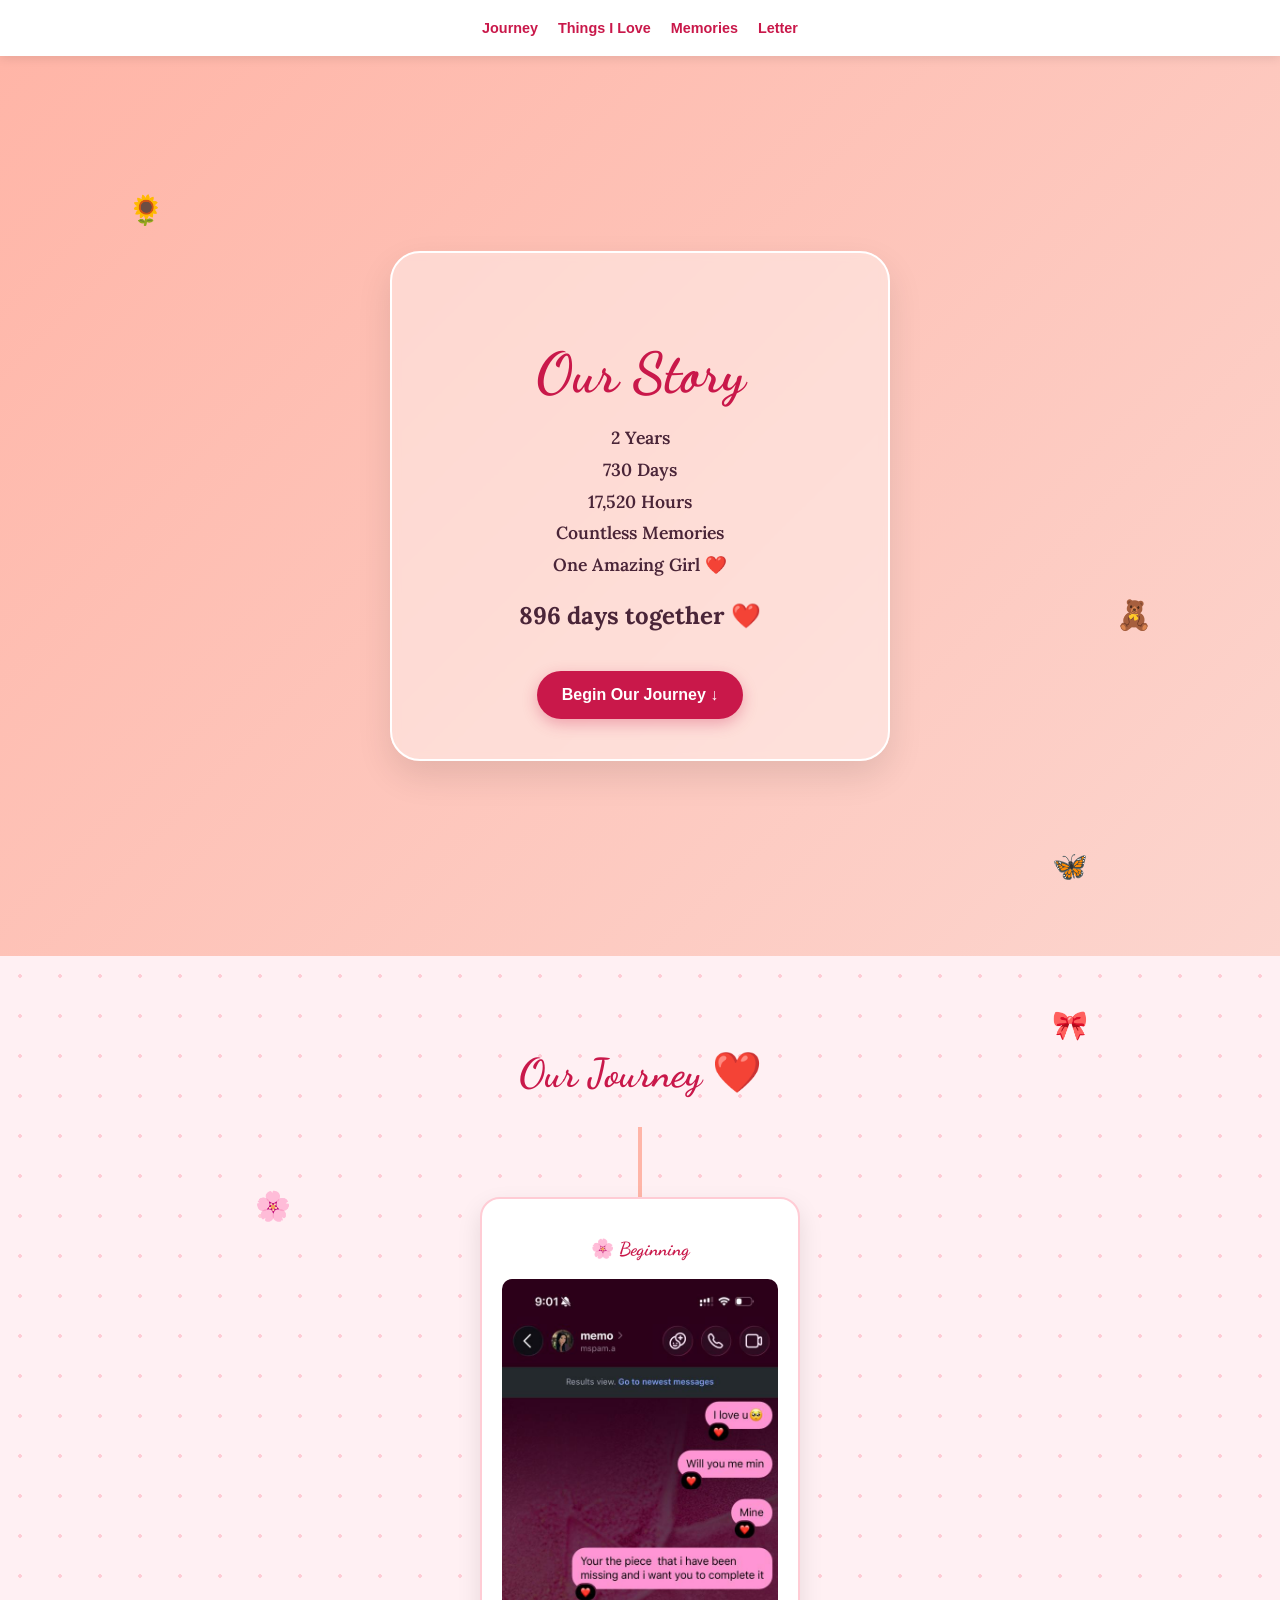
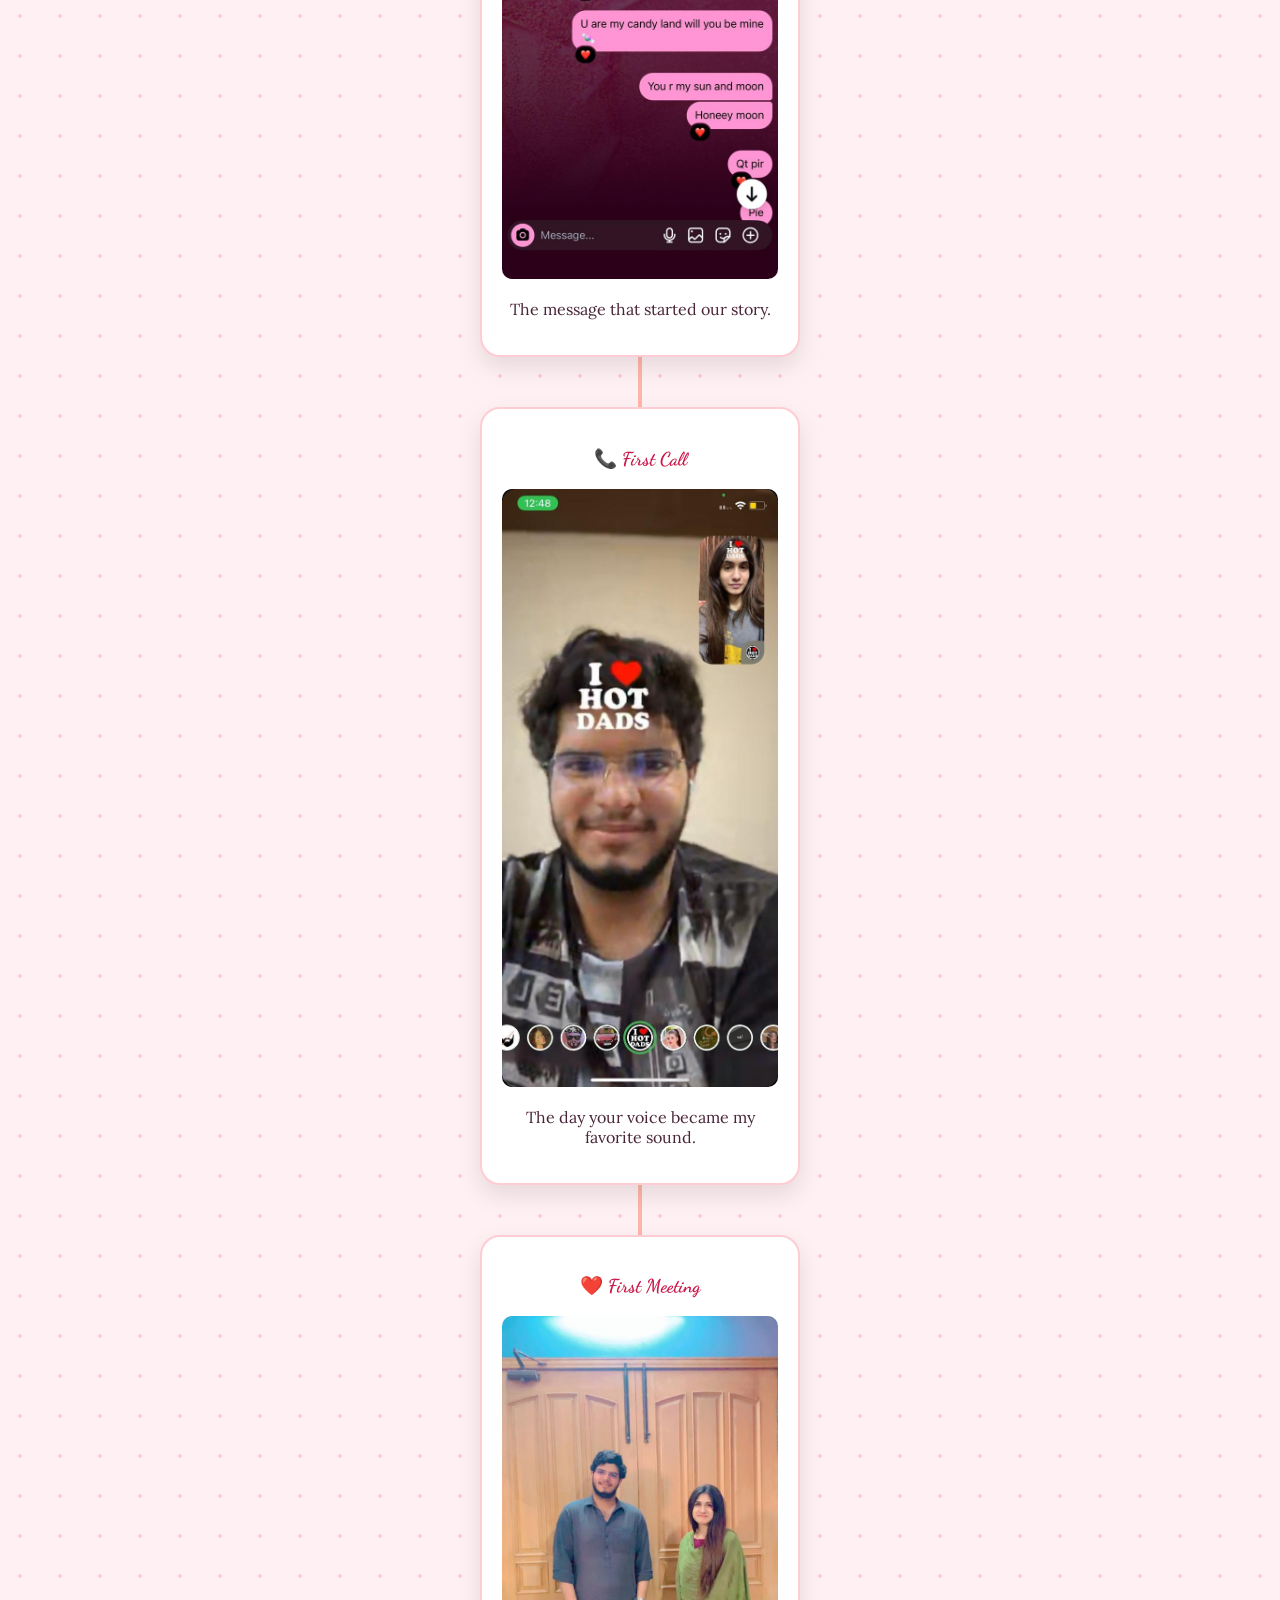
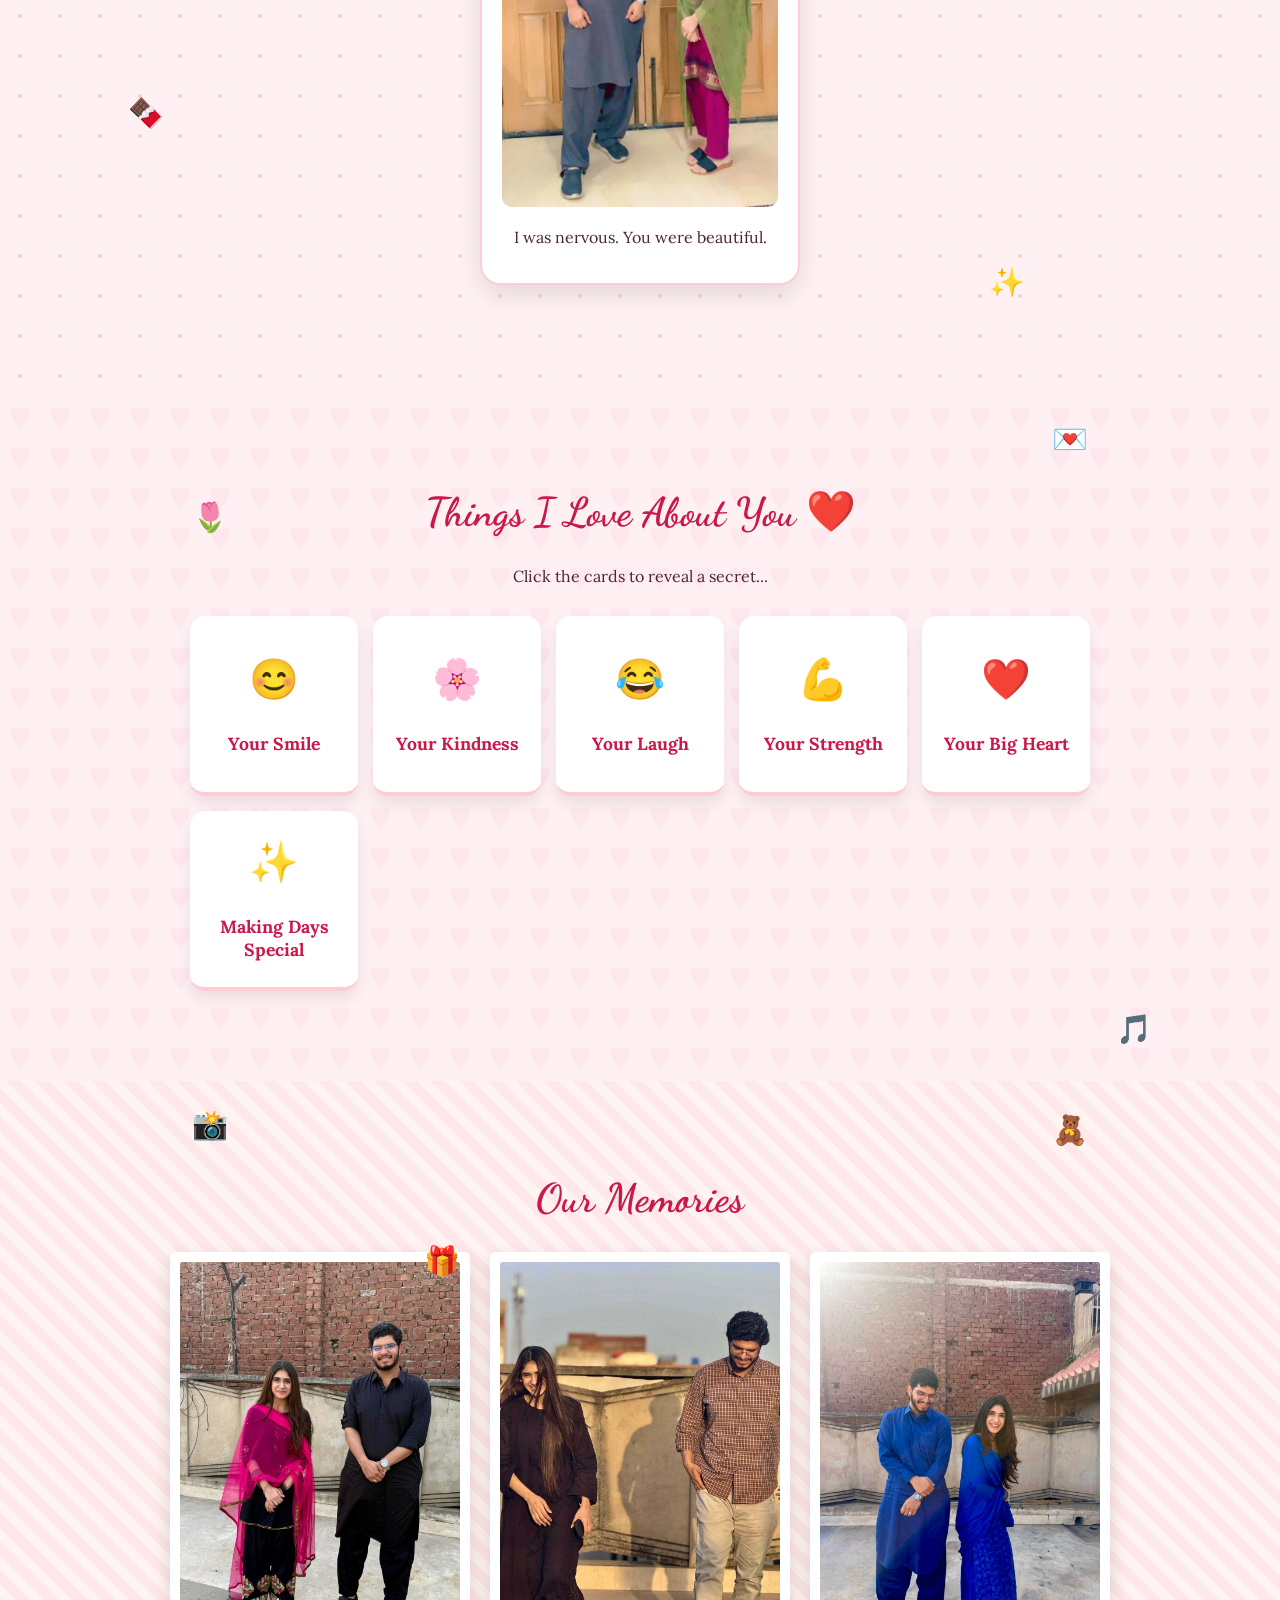
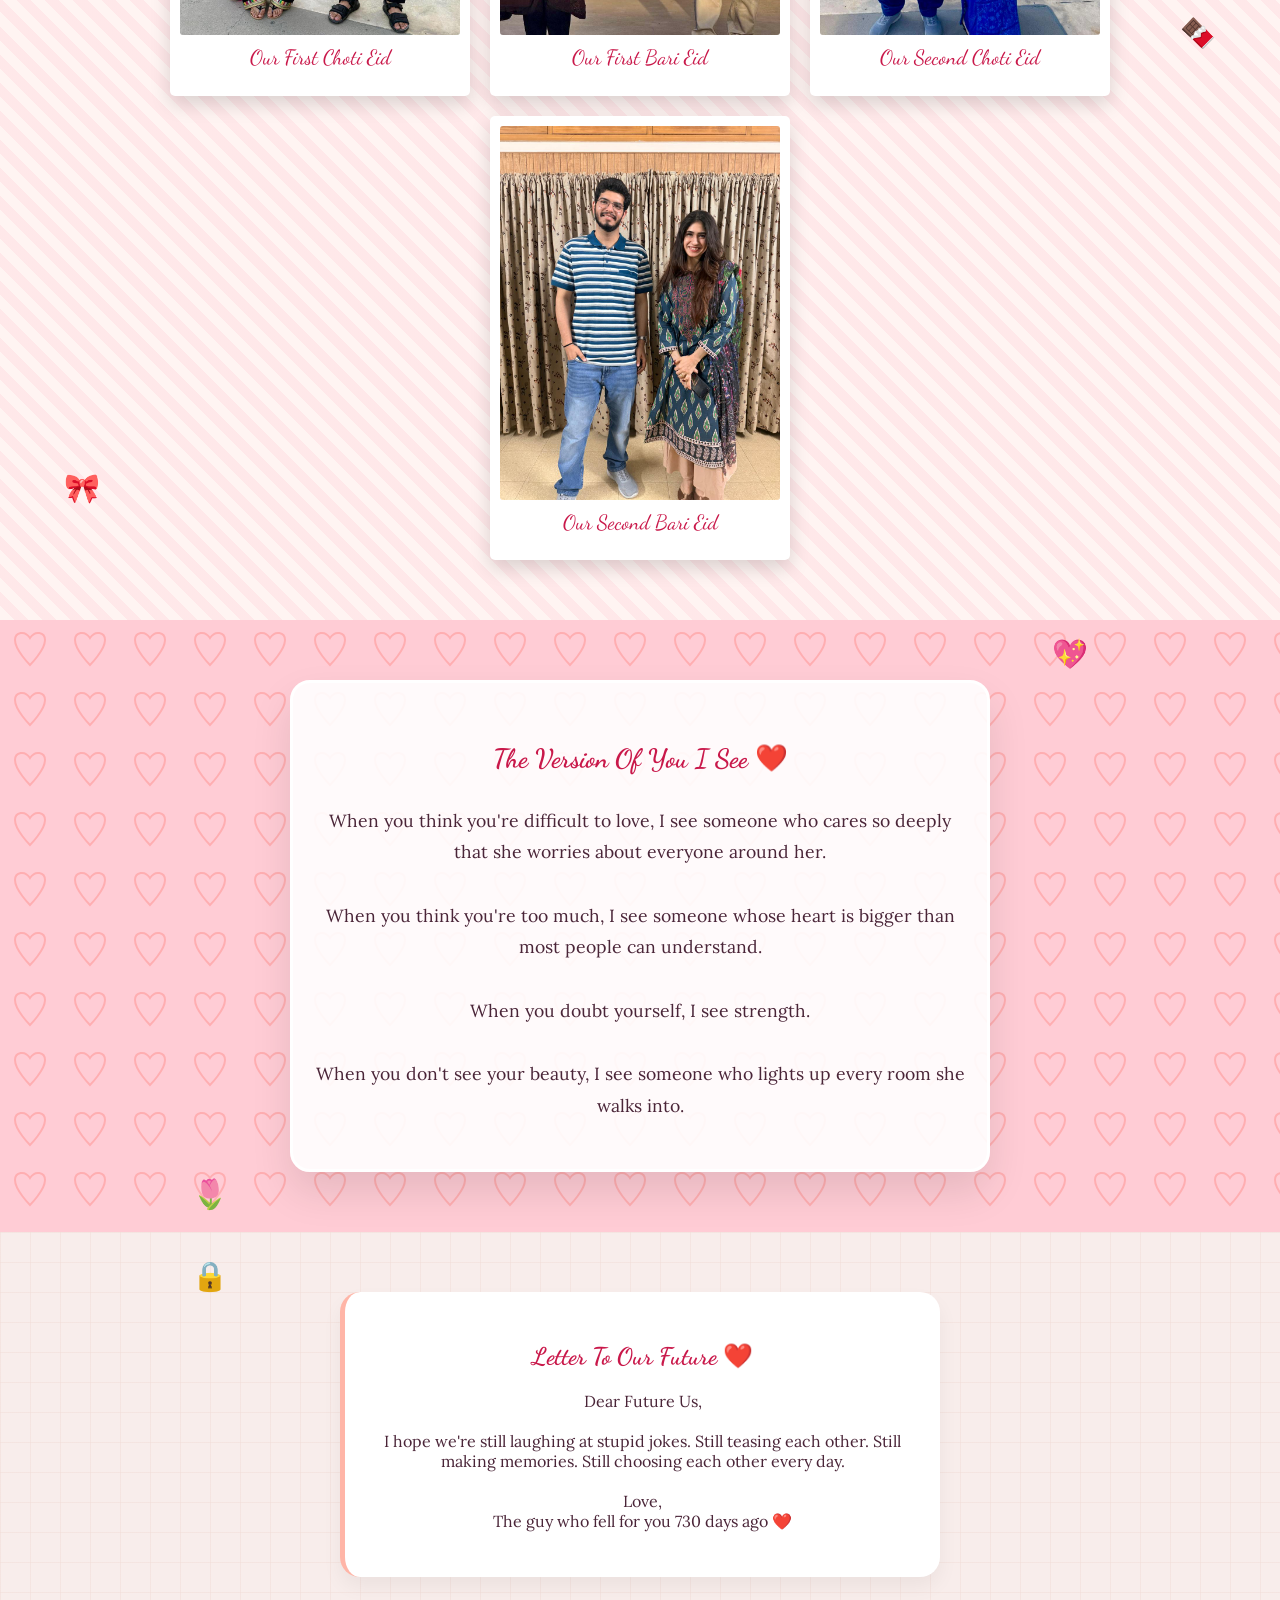
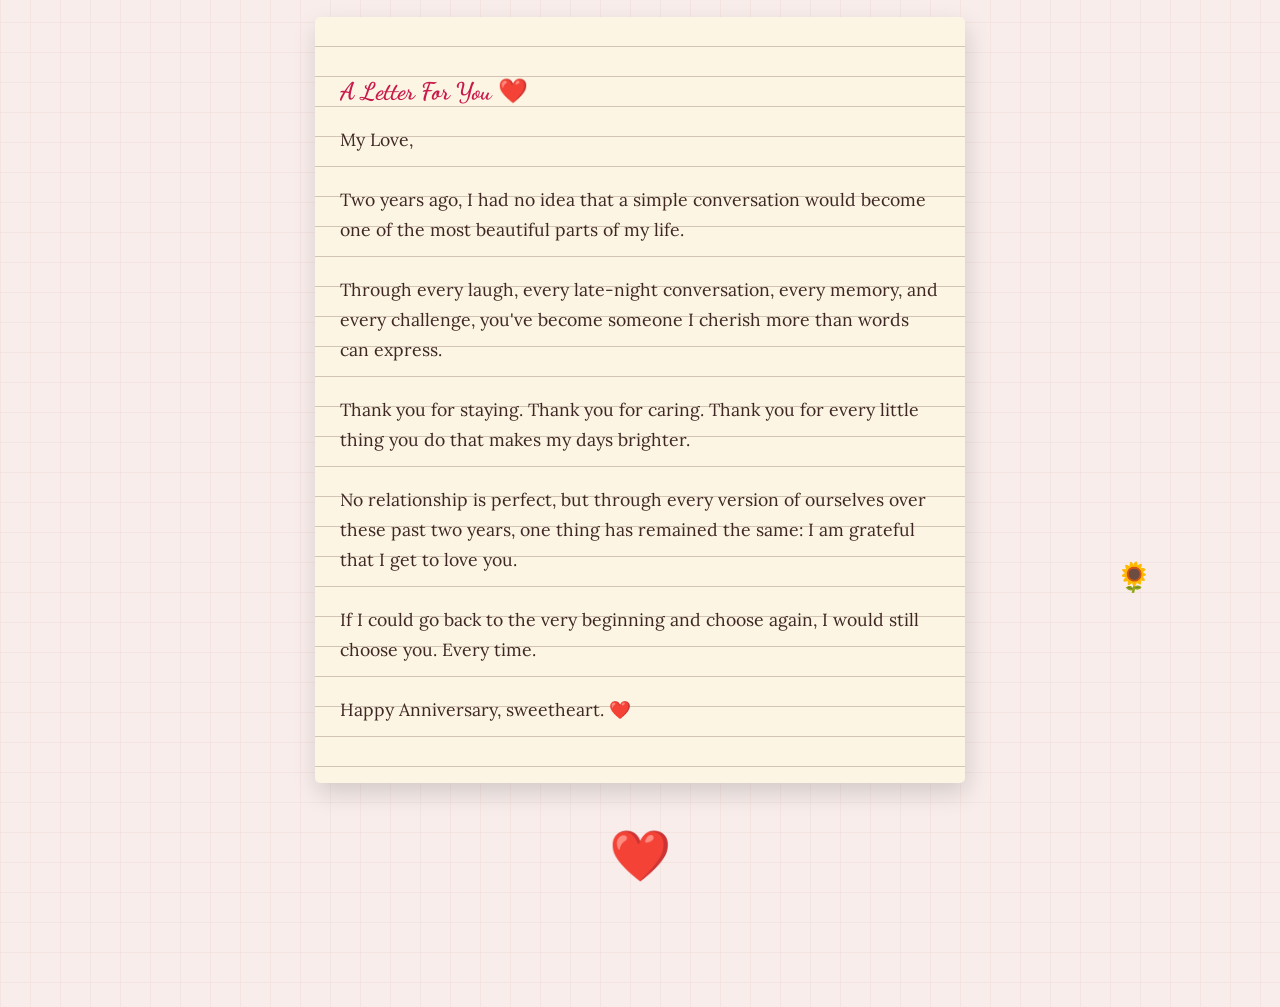
==== index.html @ 5b2b4689 "Add files via upload" ====
<!doctype html>
<html lang="en">
<head>
    <meta charset="UTF-8" />
    <meta name="viewport" content="width=device-width, initial-scale=1.0" />
    <title>Happy Anniversary ❤️</title>
    <!-- Romantic Fonts -->
    <link href="https://fonts.googleapis.com/css2?family=Dancing+Script:wght@600;700&family=Lora:ital,wght@0,400;0,600;1,400&display=swap" rel="stylesheet">
    <link rel="stylesheet" href="./style.css" />
</head>
<body>
    <!-- music -->
    <audio id="bg-music" loop>
        <source src="./images/music.mp3" type="audio/mp3" />
    </audio>

    <!-- LOADING SCREEN -->
    <div id="loading-screen" class="theme-loading">
        <div class="heart-pulse-container">
            <img src="./images/photo0.jpeg" class="loading-photo" alt="Loading Photo">
        </div>
        <h1 class="romantic-text pulse-text">Loading my love for you... ❤️</h1>
        <p>Compiling 730 days of memories...</p>
    </div>

    <!-- NAVIGATION -->
    <header>
        <nav>
            <a href="#timeline">Journey</a>
            <a href="#love">Things I Love</a>
            <a href="#gallery">Memories</a>
            <a href="#letter">Letter</a>
        </nav>
    </header>

    <!-- HERO SECTION -->
    <section class="hero theme-hero">
        <!-- Decoys -->
        <div class="secret-item decoy" style="top: 15%; left: 10%;" onclick="pokeDecoy(this)">🌻</div>
        <div class="secret-item decoy" style="top: 60%; right: 10%;" onclick="pokeDecoy(this)">🧸</div>

        <div class="hero-content fade-in">
            <h1 class="romantic-text huge-text">Our Story</h1>
            <p class="subtitle">
                2 Years <br>
                730 Days <br>
                17,520 Hours <br>
                Countless Memories <br>
                One Amazing Girl ❤️
            </p>
            <h2 id="counter"></h2>
            <button onclick="scrollToTimeline()">Begin Our Journey ↓</button>
        </div>
        
        <!-- Real Secret -->
        <div class="secret-item" style="bottom: 8%; right: 15%;" onclick="showSecret(this, 'I still remember the butterflies I felt on day one 🦋')">🦋</div>
    </section>

    <!-- TIMELINE SECTION (Floral Theme) -->
    <section class="timeline theme-timeline" id="timeline">
        <h2 class="romantic-text section-title fade-in">Our Journey ❤️</h2>
        
        <!-- Decoys -->
        <div class="secret-item decoy" style="top: 50px; right: 15%;" onclick="pokeDecoy(this)">🎀</div>
        <div class="secret-item decoy" style="bottom: 10%; left: 10%;" onclick="pokeDecoy(this)">🍫</div>

        <div class="timeline-container">
            <div class="line"></div>

            <div class="timeline-item slide-in-left">
                <!-- Real Secret -->
                <div class="secret-item" style="top: -10px; left: 15px;" onclick="showSecret(this, 'You smell better than any flower in the world 🌸')">🌸</div>
                <div class="bubble">
                    <h3 class="romantic-text">🌸 Beginning</h3>
                    <img src="./images/photo1.jpeg" alt="First message" />
                    <p>The message that started our story.</p>
                </div>
            </div>

            <div class="timeline-item slide-in-right">
                <div class="bubble">
                    <h3 class="romantic-text">📞 First Call</h3>
                    <img src="./images/photo2.jpeg" alt="First call" />
                    <p>The day your voice became my favorite sound.</p>
                </div>
            </div>

            <div class="timeline-item slide-in-left">
                <!-- Real Secret -->
                <div class="secret-item" style="bottom: -15px; right: 15px;" onclick="showSecret(this, 'Every step of this journey has been magic ✨')">✨</div>
                <div class="bubble">
                    <h3 class="romantic-text">❤️ First Meeting</h3>
                    <img src="./images/photo3.jpeg" alt="First meeting" />
                    <p>I was nervous. You were beautiful.</p>
                </div>
            </div>
        </div>
    </section>

    <!-- THINGS I LOVE ABOUT YOU (Heart Pattern Theme) -->
    <section class="love-section theme-love" id="love">
        <h2 class="romantic-text section-title fade-in">Things I Love About You ❤️</h2>
        <p class="fade-in">Click the cards to reveal a secret...</p>
        
        <!-- Decoys -->
        <div class="secret-item decoy" style="top: 15%; left: 15%;" onclick="pokeDecoy(this)">🌷</div>
        <div class="secret-item decoy" style="bottom: 5%; right: 10%;" onclick="pokeDecoy(this)">🎵</div>

        <!-- Real Secret -->
        <div class="secret-item" style="top: 25px; right: 15%;" onclick="showSecret(this, 'I could write a million cards and still not list everything I love about you 💌')">💌</div>

        <div class="cards">
            <div class="flip-card pop-in" onclick="this.classList.toggle('flipped')">
                <div class="flip-card-inner">
                    <div class="flip-card-front"><span class="emoji">😊</span><br>Your Smile</div>
                    <div class="flip-card-back">It instantly brightens my worst days and makes everything okay.</div>
                </div>
            </div>
            <div class="flip-card pop-in" onclick="this.classList.toggle('flipped')">
                <div class="flip-card-inner">
                    <div class="flip-card-front"><span class="emoji">🌸</span><br>Your Kindness</div>
                    <div class="flip-card-back">The way you care about others makes me so incredibly proud to be yours.</div>
                </div>
            </div>
            <div class="flip-card pop-in" onclick="this.classList.toggle('flipped')">
                <div class="flip-card-inner">
                    <div class="flip-card-front"><span class="emoji">😂</span><br>Your Laugh</div>
                    <div class="flip-card-back">My absolute favorite sound in the whole universe. I love making you laugh.</div>
                </div>
            </div>
            <div class="flip-card pop-in" onclick="this.classList.toggle('flipped')">
                <div class="flip-card-inner">
                    <div class="flip-card-front"><span class="emoji">💪</span><br>Your Strength</div>
                    <div class="flip-card-back">Even when things are hard and you're overwhelmed, you never give up.</div>
                </div>
            </div>
            <div class="flip-card pop-in" onclick="this.classList.toggle('flipped')">
                <div class="flip-card-inner">
                    <div class="flip-card-front"><span class="emoji">❤️</span><br>Your Big Heart</div>
                    <div class="flip-card-back">Your heart is so pure. I'm the luckiest guy alive to have a place in it.</div>
                </div>
            </div>
            <div class="flip-card pop-in" onclick="this.classList.toggle('flipped')">
                <div class="flip-card-inner">
                    <div class="flip-card-front"><span class="emoji">✨</span><br>Making Days Special</div>
                    <div class="flip-card-back">Just a simple text from you turns a boring day into a perfect one.</div>
                </div>
            </div>
        </div>
    </section>

    <!-- MEMORY GALLERY (Polka Dot Theme) -->
    <section class="gallery theme-gallery" id="gallery">
        <h2 class="romantic-text section-title fade-in">Our Memories</h2>
        
        <!-- Decoys -->
        <div class="secret-item decoy" style="top: 30px; right: 15%;" onclick="pokeDecoy(this)">🧸</div>
        <div class="secret-item decoy" style="bottom: 10%; left: 5%;" onclick="pokeDecoy(this)">🎀</div>
        <div class="secret-item decoy" style="bottom: 50%; right: 5%;" onclick="pokeDecoy(this)">🍫</div>
        
        <!-- Real Secrets -->
        <div class="secret-item" style="top: 25px; left: 15%;" onclick="showSecret(this, 'Every picture of you is my favorite picture 📸')">📸</div>

        <div class="gallery-grid">
            <div class="memory-card pop-in">
                <!-- Real Secret -->
                <div class="secret-item" style="top: -10px; right: 10px;" onclick="showSecret(this, 'I want to make a thousand more memories just like this 🎁')">🎁</div>
                <div class="img-wrapper"><img src="./images/photo5.jpeg" alt="Memory"></div>
                <p class="romantic-text">Our First Choti Eid</p>
            </div>
            
            <div class="memory-card pop-in">
                <div class="img-wrapper"><img src="./images/photo6.jpeg" alt="Memory"></div>
                <p class="romantic-text">Our First Bari Eid</p>
            </div>

            <div class="memory-card pop-in">
                <div class="img-wrapper"><img src="./images/photo7.jpeg" alt="Memory"></div>
                <p class="romantic-text">Our Second Choti Eid</p>
            </div>

            <div class="memory-card pop-in">
                <div class="img-wrapper"><img src="./images/photo8.jpeg" alt="Memory"></div>
                <p class="romantic-text">Our Second Bari Eid</p>
            </div>
        </div>
    </section>

    <!-- THE VERSION OF YOU I SEE (Hand-drawn Hearts Theme) -->
    <section class="version theme-version fade-in">
        <!-- Real Secret -->
        <div class="secret-item" style="top: 15px; right: 15%;" onclick="showSecret(this, 'If you could see yourself through my eyes, you would never doubt yourself again 💖')">💖</div>
        <!-- Decoy -->
        <div class="secret-item decoy" style="bottom: 20px; left: 15%;" onclick="pokeDecoy(this)">🌷</div>

        <div class="glass-box">
            <h2 class="romantic-text">The Version Of You I See ❤️</h2>
            <p>
                When you think you're difficult to love, I see someone who cares so deeply that she worries about everyone around her.<br><br>
                When you think you're too much, I see someone whose heart is bigger than most people can understand.<br><br>
                When you doubt yourself, I see strength.<br><br>
                When you don't see your beauty, I see someone who lights up every room she walks into.
            </p>
        </div>
    </section>

    <!-- LETTERS SECTION (Vintage Aesthetic Grid Theme) -->
    <section class="letters-area theme-letters" id="letter">
        
        <!-- Real Secret -->
        <div class="secret-item" style="top: 25px; left: 15%;" onclick="showSecret(this, 'I promise to always choose you. 🔒')">🔒</div>
        <!-- Decoy -->
        <div class="secret-item decoy" style="bottom: 30%; right: 10%;" onclick="pokeDecoy(this)">🌻</div>

        <div class="future-letter fade-in">
            <h2 class="romantic-text">Letter To Our Future ❤️</h2>
            <p>
                Dear Future Us,<br><br>
                I hope we're still laughing at stupid jokes. Still teasing each other. Still making memories. Still choosing each other every day.<br><br>
                Love,<br>
                The guy who fell for you 730 days ago ❤️
            </p>
        </div>

        <div class="real-letter fade-in">
            <h2 class="romantic-text">A Letter For You ❤️</h2>
            <p class="handwriting">
                My Love,<br><br>
                Two years ago, I had no idea that a simple conversation would become one of the most beautiful parts of my life.<br><br>
                Through every laugh, every late-night conversation, every memory, and every challenge, you've become someone I cherish more than words can express.<br><br>
                Thank you for staying. Thank you for caring. Thank you for every little thing you do that makes my days brighter.<br><br>
                No relationship is perfect, but through every version of ourselves over these past two years, one thing has remained the same: I am grateful that I get to love you.<br><br>
                If I could go back to the very beginning and choose again, I would still choose you. Every time.<br><br>
                Happy Anniversary, sweetheart. ❤️
            </p>
        </div>

        <!-- HIDDEN SECRET PORTAL -->
        <a href="secret.html" class="secret-heart fade-in">❤️</a>

    </section>

    <script src="script.js"></script>
</body>
</html>
---- style.css ----
/* GLOBAL & FONTS */
html { scroll-behavior: smooth; }

body {
    margin: 0; font-family: 'Lora', serif; text-align: center;
    color: #4a2538; overflow-x: hidden; width: 100vw;
}

/* Base resets for mobile */
* { box-sizing: border-box; }

.romantic-text { font-family: 'Dancing Script', cursive; color: #c9184a; }

/* NAVIGATION */
nav {
    padding: 15px; background: rgba(255, 255, 255, 0.95); position: sticky;
    top: 0; z-index: 1000; box-shadow: 0 2px 10px rgba(0,0,0,0.1); backdrop-filter: blur(5px);
    display: flex; flex-wrap: wrap; justify-content: center;
}
nav a { text-decoration: none; color: #c9184a; font-weight: bold; margin: 5px 10px; font-family: sans-serif; transition: 0.3s; font-size: 0.9rem; }
nav a:hover { color: #ff8fa3; }

/* NEW ROMANTIC LOADING SCREEN */
.theme-loading {
    background: linear-gradient(135deg, #ffb5a7 0%, #fcd5ce 100%);
}
#loading-screen {
    position: fixed; width: 100%; height: 100vh; z-index: 9999;
    display: flex; flex-direction: column; justify-content: center; align-items: center;
    padding: 20px;
}
.heart-pulse-container { animation: heartbeat 1.5s infinite; margin-bottom: 30px; }
.loading-photo {
    width: 180px; height: 180px; border-radius: 50%; object-fit: cover;
    box-shadow: 0 10px 30px rgba(201, 24, 74, 0.4); border: 4px solid white;
}
.pulse-text { font-size: 2.2rem; animation: pulseOpacity 2s infinite; margin-bottom: 10px; }
@keyframes pulseOpacity { 0%, 100% { opacity: 1; } 50% { opacity: 0.5; } }

/* NEW UNIQUE THEMES FOR EACH SECTION */
.theme-hero { background: linear-gradient(135deg, #ffb5a7 0%, #fcd5ce 100%); }
.theme-timeline { background-color: #fff0f3; background-image: radial-gradient(#ffccd5 2px, transparent 2px); background-size: 40px 40px; }
.theme-love { background-color: #fff0f3; background-image: url("data:image/svg+xml,%3Csvg width='40' height='40' viewBox='0 0 40 40' xmlns='http://www.w3.org/2000/svg'%3E%3Cpath d='M20 33.5C20 33.5 10 23.5 10 16.5C10 11.5 16 10 20 15C24 10 30 11.5 30 16.5C30 23.5 20 33.5 20 33.5Z' fill='%23ffe5ec' fill-opacity='0.8'/%3E%3C/svg%3E"); }
.theme-gallery { background-color: #fff4f2; background-image: repeating-linear-gradient(45deg, transparent, transparent 10px, rgba(255, 204, 213, 0.3) 10px, rgba(255, 204, 213, 0.3) 20px); }
.theme-version { background-color: #ffccd5; background-image: url("data:image/svg+xml,%3Csvg width='60' height='60' viewBox='0 0 60 60' xmlns='http://www.w3.org/2000/svg'%3E%3Cpath d='M30 45C30 45 15 30 15 20C15 12 25 10 30 18C35 10 45 12 45 20C45 30 30 45 30 45Z' fill='none' stroke='%23ff9999' stroke-width='2' stroke-opacity='0.6'/%3E%3C/svg%3E"); }
.theme-letters { background-color: #f8edeb; background-image: linear-gradient(rgba(240, 220, 215, 0.5) 1px, transparent 1px), linear-gradient(90deg, rgba(240, 220, 215, 0.5) 1px, transparent 1px); background-size: 30px 30px; }

/* HERO SECTION */
.hero { height: 100vh; display: flex; flex-direction: column; justify-content: center; align-items: center; position: relative; padding: 0 20px; }
.hero-content { width: 95%; max-width: 500px; background: rgba(255,255,255,0.4); padding: 40px 20px; border-radius: 30px; backdrop-filter: blur(5px); box-shadow: 0 15px 35px rgba(0,0,0,0.1); border: 2px solid white; }
.huge-text { font-size: 3.5rem; margin-bottom: 0; }
.subtitle { font-size: 1.1rem; line-height: 1.8; margin-top: 15px; font-weight: 600; }
button { padding: 15px 25px; border: none; background: #c9184a; color: #fff; font-size: 16px; font-weight: bold; border-radius: 30px; cursor: pointer; margin-top: 20px; box-shadow: 0 5px 15px rgba(201, 24, 74, 0.3); transition: 0.3s; }
button:hover { transform: scale(1.05); background: #ff4d6d; }

/* TIMELINE */
.timeline { padding: 60px 15px; position: relative;}
.section-title { font-size: 2.5rem; margin-bottom: 30px; }
.timeline-container { position: relative; max-width: 800px; margin: auto; padding-top: 20px; }
.line { position: absolute; left: 50%; top: 0; width: 4px; height: 100%; background: #ffb5a7; transform: translateX(-50%); z-index: 1; }
.timeline-item { position: relative; margin: 50px 0; z-index: 2; width: 100%; display: flex; justify-content: center; }
.bubble { background: white; padding: 20px; width: 90%; max-width: 320px; border-radius: 20px; box-shadow: 0 10px 25px rgba(0,0,0,0.1); border: 2px solid #ffccd5; position: relative; }
.bubble img { width: 100%; height: auto; border-radius: 10px; }

/* THINGS I LOVE ABOUT YOU */
.love-section { padding: 60px 15px; position: relative; }
.cards { display: grid; grid-template-columns: repeat(auto-fit, minmax(140px, 1fr)); gap: 15px; max-width: 900px; margin: 30px auto; }
.flip-card { background-color: transparent; width: 100%; height: 180px; perspective: 1000px; cursor: pointer; }
.flip-card-inner { position: relative; width: 100%; height: 100%; text-align: center; transition: transform 0.6s; transform-style: preserve-3d; }
.flip-card.flipped .flip-card-inner { transform: rotateY(180deg); }
.flip-card-front, .flip-card-back { position: absolute; width: 100%; height: 100%; backface-visibility: hidden; border-radius: 15px; display: flex; flex-direction: column; justify-content: center; align-items: center; box-shadow: 0 8px 15px rgba(0,0,0,0.08); padding: 15px; }
.flip-card-front { background: white; color: #c9184a; font-size: 1.1rem; font-weight: bold; border-bottom: 4px solid #ffccd5; }
.flip-card-front .emoji { font-size: 2.5rem; margin-bottom: 5px; }
.flip-card-back { background: #c9184a; color: white; transform: rotateY(180deg); font-size: 0.95rem; line-height: 1.4; }

/* MEMORY GALLERY */
.gallery { padding: 60px 15px; position: relative; }
.gallery-grid { display: flex; flex-wrap: wrap; justify-content: center; gap: 20px; max-width: 1000px; margin: auto; }
.memory-card { background: white; padding: 10px 10px 5px 10px; border-radius: 5px; box-shadow: 0 8px 20px rgba(0,0,0,0.15); width: 90%; max-width: 300px; position: relative; }
.img-wrapper { overflow: hidden; border-radius: 3px; }
.img-wrapper img { width: 100%; height: auto; transition: transform 0.5s; display: block; }
.memory-card:hover .img-wrapper img { transform: scale(1.05); }
.memory-card p { margin-top: 10px; font-size: 1.3rem; }

/* THE VERSION OF YOU I SEE */
.version { padding: 60px 15px; position: relative; }
.glass-box { width: 95%; max-width: 700px; margin: auto; background: rgba(255,255,255,0.9); padding: 30px 20px; border-radius: 20px; box-shadow: 0 20px 40px rgba(0,0,0,0.1); font-size: 1.1rem; line-height: 1.8; border: 3px solid white; }

/* LETTERS SECTION */
.letters-area { padding: 60px 15px; position: relative;}
.future-letter { width: 95%; max-width: 600px; margin: 0 auto 40px auto; padding: 30px 20px; background: white; border-radius: 20px; box-shadow: 0 10px 20px rgba(0,0,0,0.05); border-left: 5px solid #ffb5a7; }
.real-letter { width: 95%; max-width: 650px; margin: auto; padding: 40px 25px; background-color: #fcf5e3; background-image: repeating-linear-gradient(transparent, transparent 29px, #d2c5b3 29px, #d2c5b3 30px); border-radius: 5px; box-shadow: 2px 10px 25px rgba(0,0,0,0.15); text-align: left; transform: rotate(-1deg); }
.handwriting { font-size: 1.1rem; line-height: 30px; color: #3e2723; }

/* HIDDEN SECRET PORTAL (No Text) */
.secret-heart { font-size: 50px; cursor: pointer; display: inline-block; margin: 40px auto 60px auto; text-decoration: none; animation: heartbeat 1.5s infinite; }

/* SECRET PAGE - FIXED SCROLLING */
.secret-page { min-height: 100vh; display: flex; flex-direction: column; justify-content: flex-start; align-items: center; text-align: center; background: #0b0c10; color: white; position: relative; z-index: 1; padding: 60px 20px 100px 20px; overflow-y: auto; }
.secret-content { position: relative; z-index: 2; width: 100%; max-width: 600px; margin-top: 10vh; }
.stars { position: fixed; top: 0; left: 0; width: 100%; height: 100%; background-image: radial-gradient(2px 2px at 20px 30px, #ffffff, rgba(0,0,0,0)), radial-gradient(2px 2px at 40px 70px, #ffffff, rgba(0,0,0,0)), radial-gradient(2px 2px at 90px 40px, #ffffff, rgba(0,0,0,0)); background-repeat: repeat; background-size: 200px 200px; animation: twinkle 5s infinite linear; z-index: -1; }
#typewriter { font-size: 1.3rem; line-height: 1.8; margin-bottom: 40px; min-height: 250px; font-family: 'Lora', serif; }
#final-btn { background: transparent; border: 2px solid #ff4d6d; color: white; padding: 15px 20px; border-radius: 10px; cursor: pointer; font-size: 16px; transition: 0.3s; margin: 20px auto 50px auto; }
#final-message { display: none; margin-top: 20px; font-size: 2rem; font-weight: bold; color: #ff8fa3; font-family: 'Dancing Script', cursive; padding-bottom: 50px; }

/* SCROLL ANIMATIONS */
.fade-in { opacity: 0; transform: translateY(30px); transition: opacity 0.8s ease-out, transform 0.8s ease-out; }
.slide-in-left { opacity: 0; transform: translateX(-30px); transition: opacity 0.8s ease-out, transform 0.8s ease-out; }
.slide-in-right { opacity: 0; transform: translateX(30px); transition: opacity 0.8s ease-out, transform 0.8s ease-out; }
.pop-in { opacity: 0; transform: scale(0.9); transition: opacity 0.6s ease-out, transform 0.6s ease-out; }
.visible { opacity: 1; transform: translateY(0) translateX(0) scale(1); }

/* INTERACTIVE POPUP BUBBLES - iPhone FIXED */
.secret-item { position: absolute; font-size: 1.8rem; cursor: pointer; z-index: 10; animation: float 3s ease-in-out infinite; transition: transform 0.3s; }
.secret-item:hover { transform: scale(1.2); }
@keyframes float { 0%, 100% { transform: translateY(0); } 50% { transform: translateY(-8px); } }

.secret-bubble {
    position: absolute; 
    bottom: 130%; 
    left: 50%; 
    transform: translateX(-50%);
    
    /* THE FIX: Force a specific width so text wraps beautifully */
    width: 220px; 
    background: #c9184a; 
    color: white; 
    padding: 12px 15px; 
    border-radius: 15px;
    font-size: 0.95rem; 
    font-family: 'Lora', serif; 
    box-shadow: 0 8px 20px rgba(0,0,0,0.2);
    pointer-events: none; 
    z-index: 1000; /* Increased z-index so it sits above everything */
    animation: popBubble 0.4s cubic-bezier(0.175, 0.885, 0.32, 1.275) forwards;
    
    /* Ensures the text centers and breaks into multiple lines */
    white-space: normal; 
    text-align: center;
    line-height: 1.4;
}
.secret-bubble::after {
    content: ''; position: absolute; top: 100%; left: 50%; transform: translateX(-50%);
    border-width: 8px; border-style: solid; border-color: #c9184a transparent transparent transparent;
}
@keyframes popBubble { 0% { opacity: 0; transform: translate(-50%, 10px) scale(0.8); } 100% { opacity: 1; transform: translate(-50%, 0) scale(1); } }
@keyframes shakeDecoy { 0%, 100% { transform: translateX(0); } 25% { transform: translateX(-5px) rotate(-10deg); } 75% { transform: translateX(5px) rotate(10deg); } }
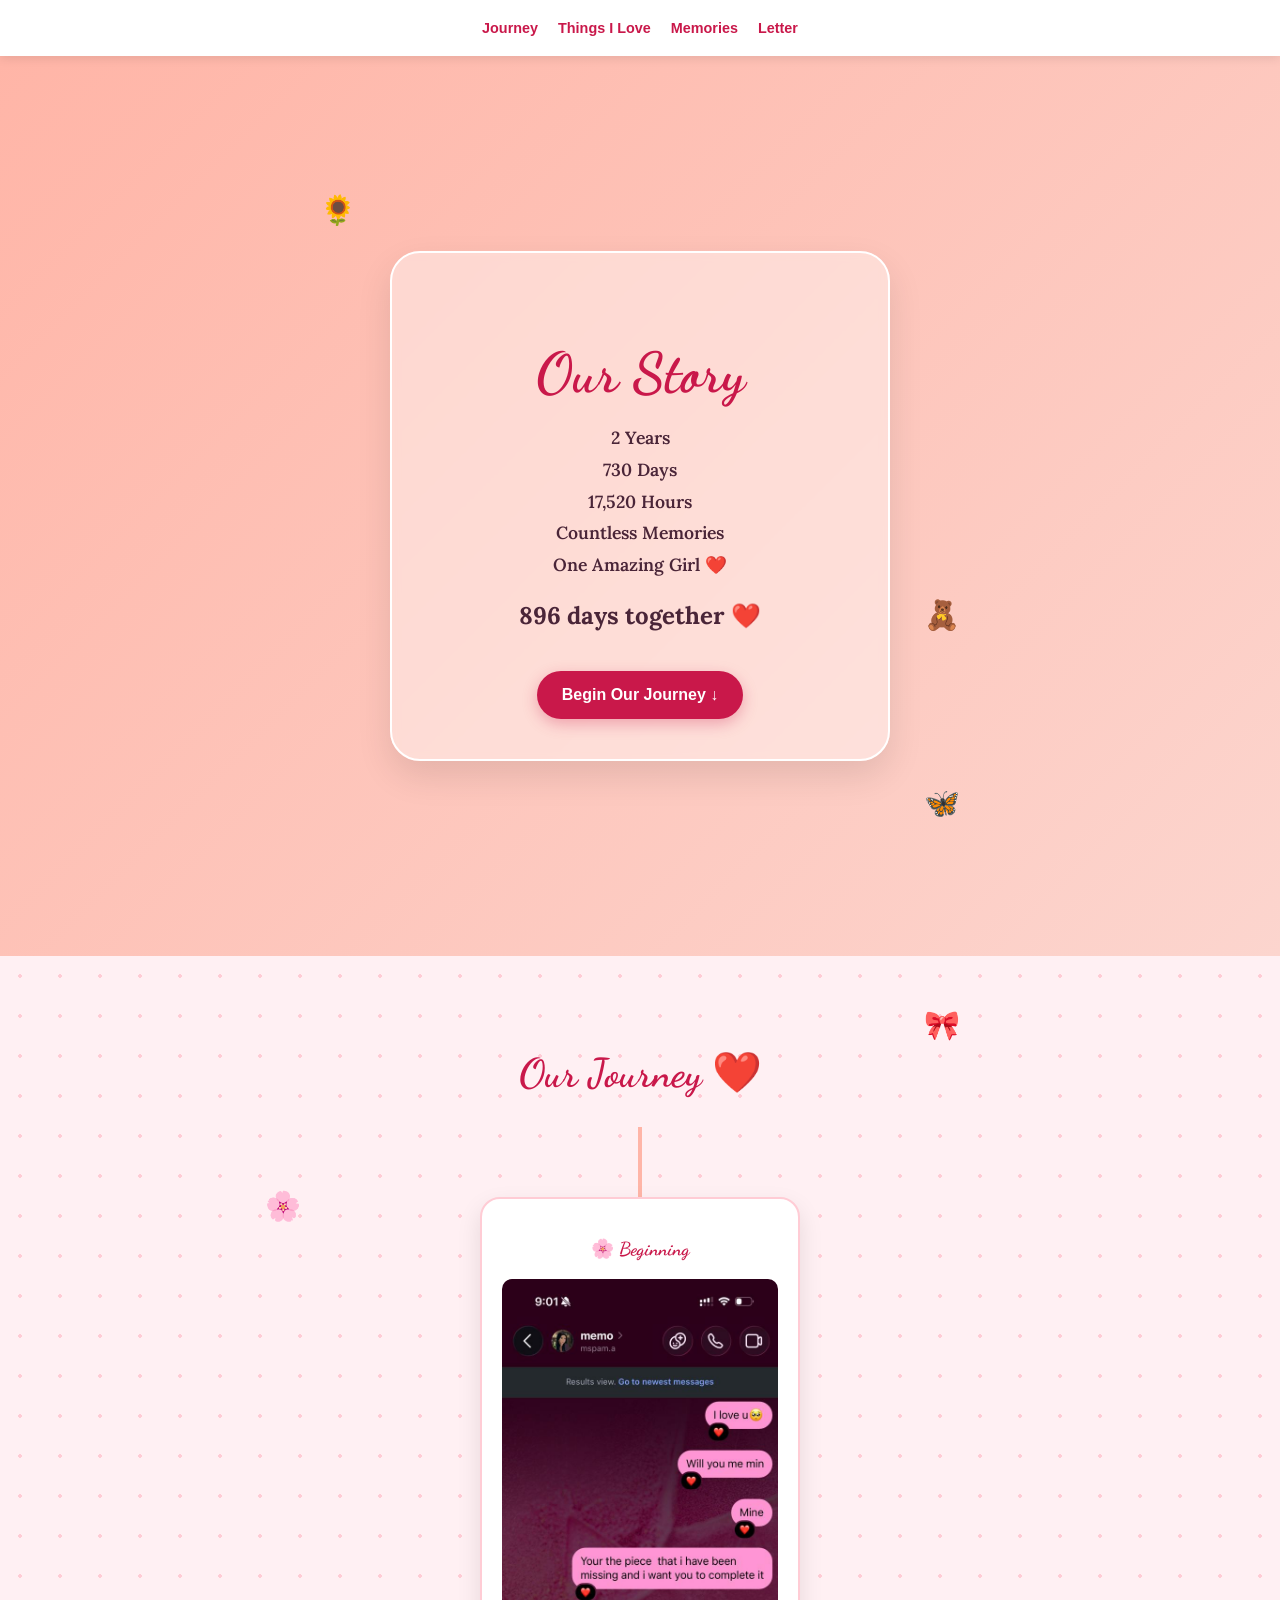
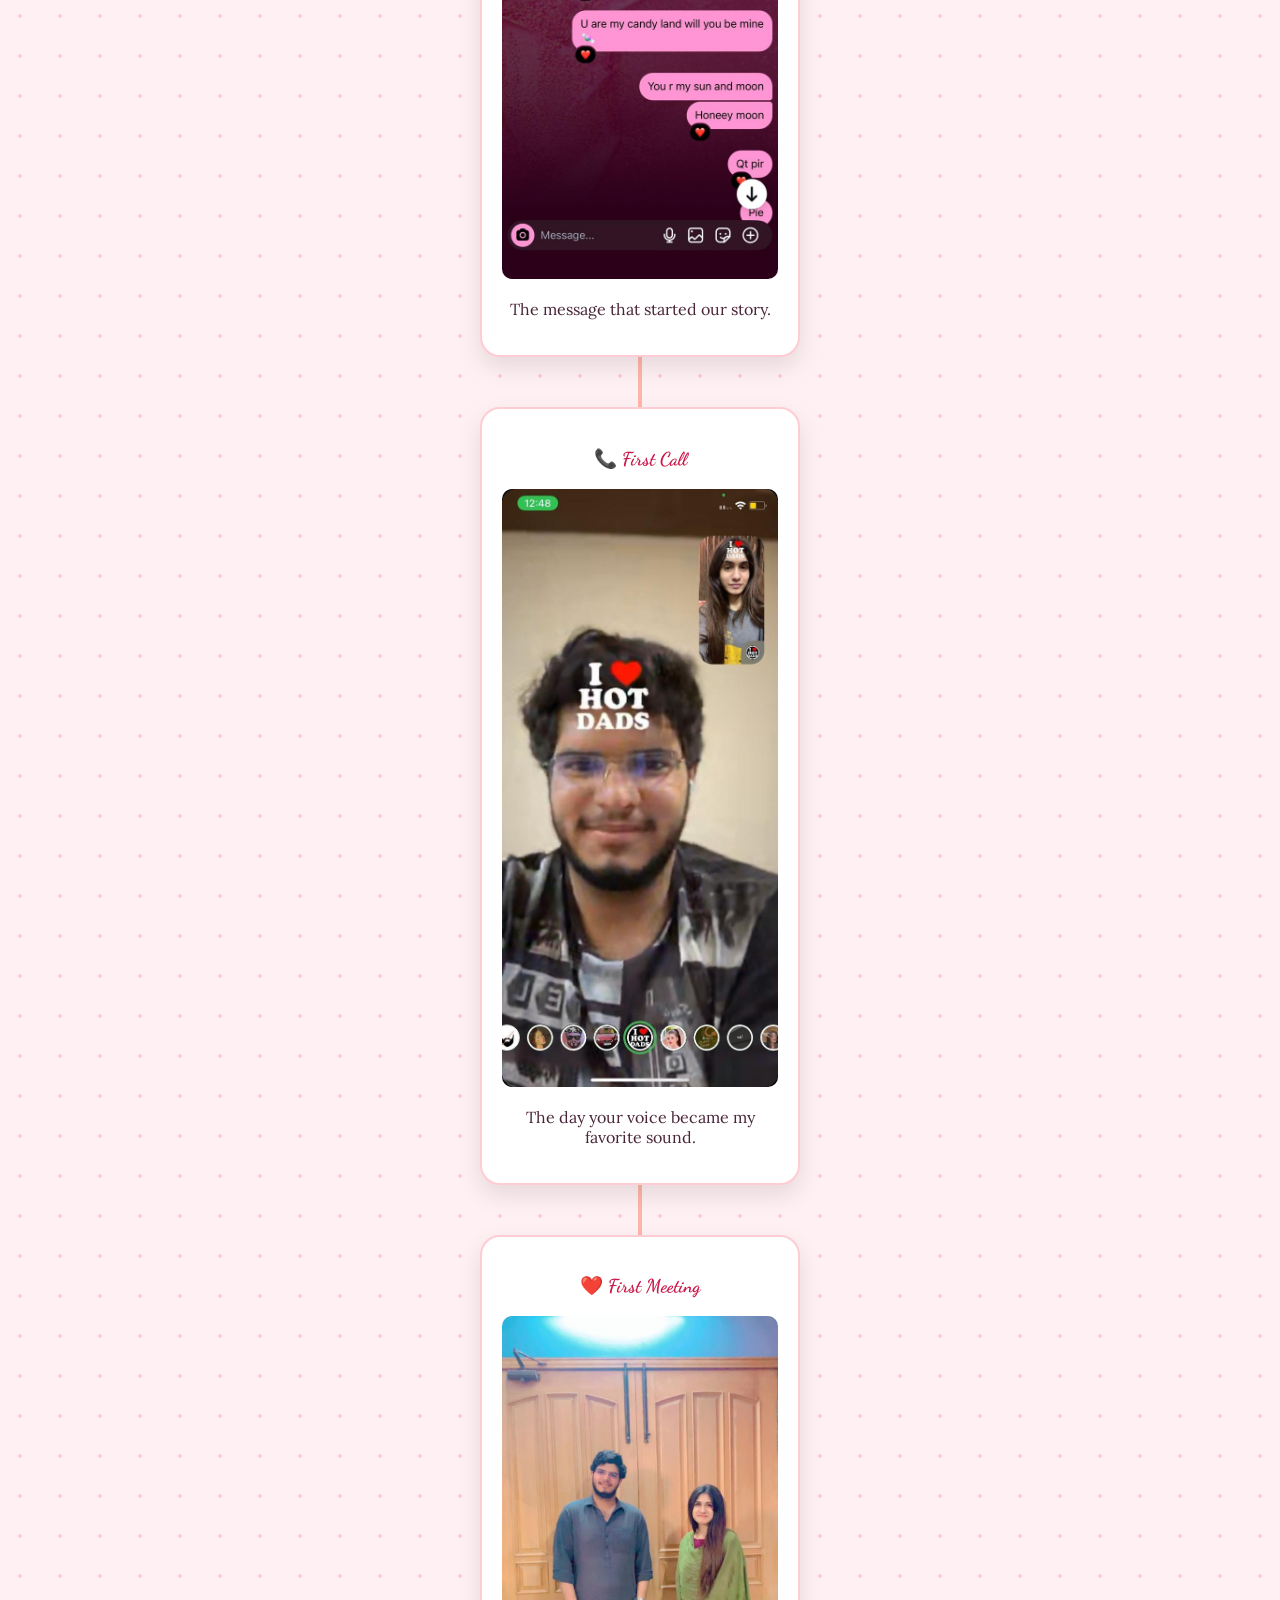
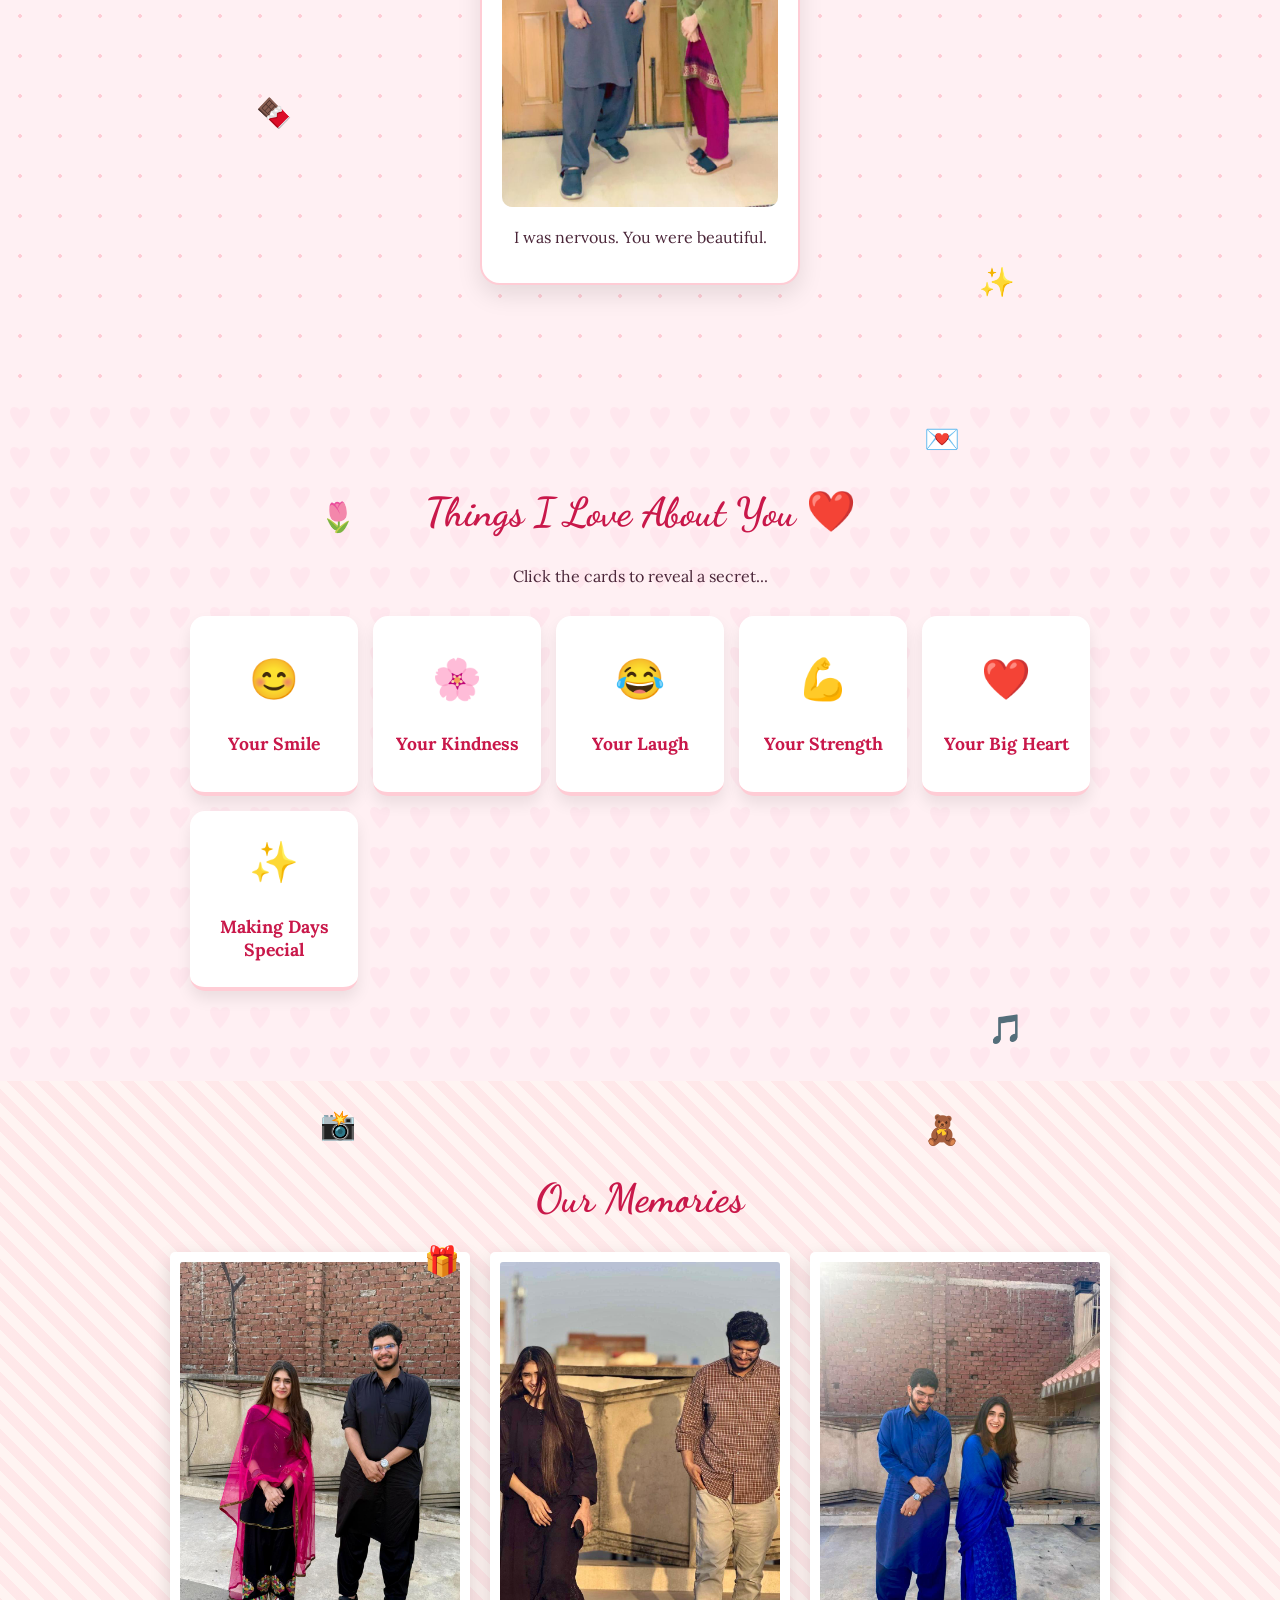
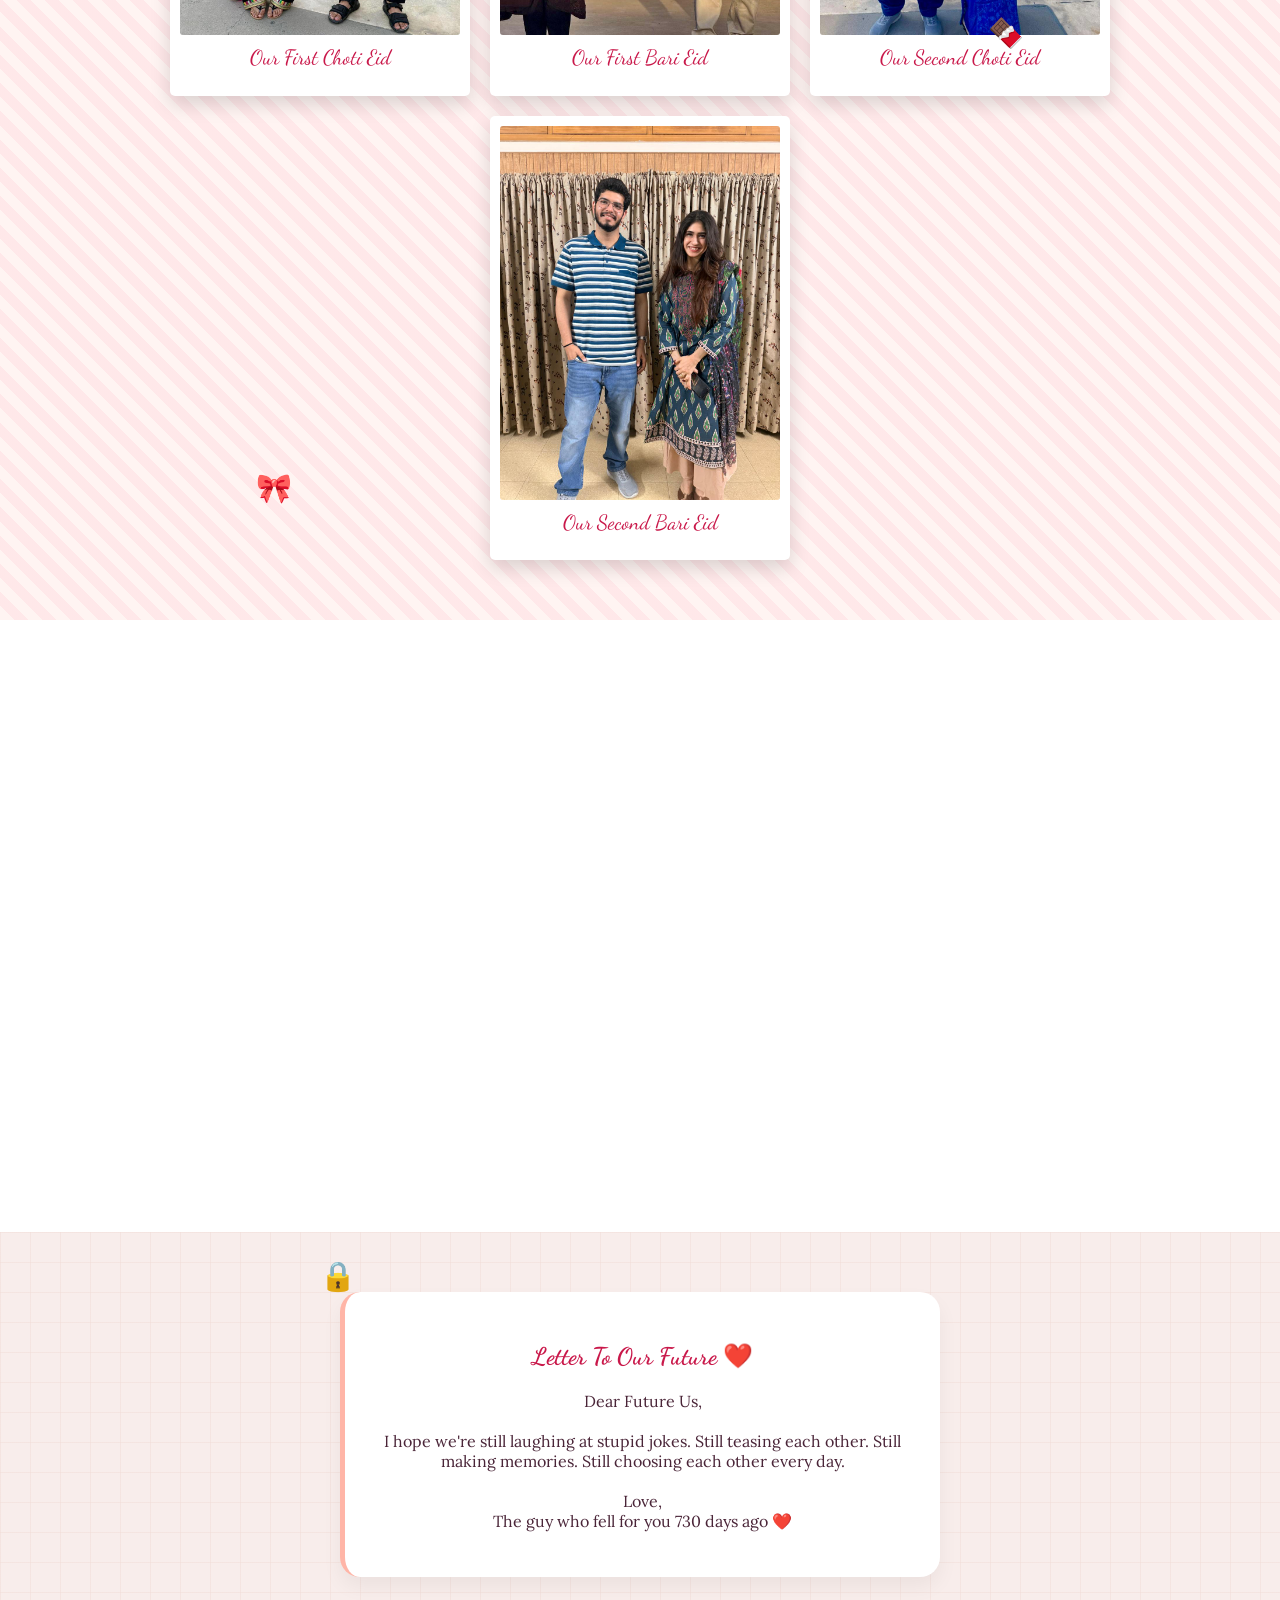
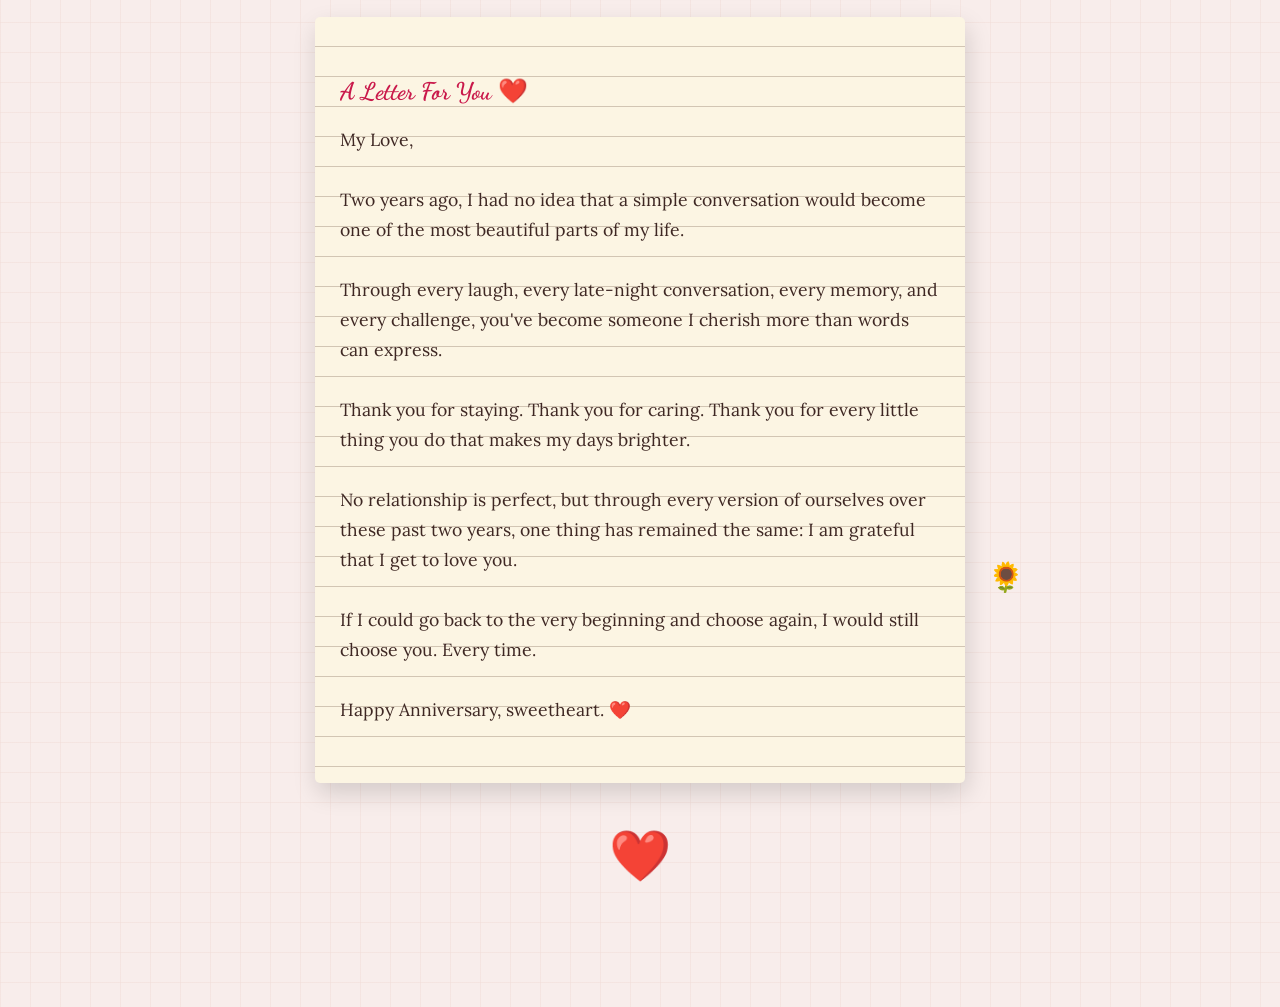
==== commit df3eb45d: "Add files via upload" ====
--- a/index.html
+++ b/index.html
@@ -4,17 +4,15 @@
     <meta charset="UTF-8" />
     <meta name="viewport" content="width=device-width, initial-scale=1.0" />
     <title>Happy Anniversary ❤️</title>
-    <!-- Romantic Fonts -->
     <link href="https://fonts.googleapis.com/css2?family=Dancing+Script:wght@600;700&family=Lora:ital,wght@0,400;0,600;1,400&display=swap" rel="stylesheet">
     <link rel="stylesheet" href="./style.css" />
 </head>
 <body>
-    <!-- music -->
+
     <audio id="bg-music" loop>
         <source src="./images/music.mp3" type="audio/mp3" />
     </audio>
 
-    <!-- LOADING SCREEN -->
     <div id="loading-screen" class="theme-loading">
         <div class="heart-pulse-container">
             <img src="./images/photo0.jpeg" class="loading-photo" alt="Loading Photo">
@@ -23,7 +21,6 @@
         <p>Compiling 730 days of memories...</p>
     </div>
 
-    <!-- NAVIGATION -->
     <header>
         <nav>
             <a href="#timeline">Journey</a>
@@ -33,11 +30,9 @@
         </nav>
     </header>
 
-    <!-- HERO SECTION -->
     <section class="hero theme-hero">
-        <!-- Decoys -->
-        <div class="secret-item decoy" style="top: 15%; left: 10%;" onclick="pokeDecoy(this)">🌻</div>
-        <div class="secret-item decoy" style="top: 60%; right: 10%;" onclick="pokeDecoy(this)">🧸</div>
+        <div class="secret-item decoy" style="top: 15%; left: 25%;" onclick="pokeDecoy(this)">🌻</div>
+        <div class="secret-item decoy" style="top: 60%; right: 25%;" onclick="pokeDecoy(this)">🧸</div>
 
         <div class="hero-content fade-in">
             <h1 class="romantic-text huge-text">Our Story</h1>
@@ -52,24 +47,20 @@
             <button onclick="scrollToTimeline()">Begin Our Journey ↓</button>
         </div>
         
-        <!-- Real Secret -->
-        <div class="secret-item" style="bottom: 8%; right: 15%;" onclick="showSecret(this, 'I still remember the butterflies I felt on day one 🦋')">🦋</div>
-    </section>
-
-    <!-- TIMELINE SECTION (Floral Theme) -->
+        <div class="secret-item" style="bottom: 15%; right: 25%;" onclick="showSecret(this, 'I still remember the butterflies I felt on day one 🦋')">🦋</div>
+    </section>
+
     <section class="timeline theme-timeline" id="timeline">
         <h2 class="romantic-text section-title fade-in">Our Journey ❤️</h2>
         
-        <!-- Decoys -->
-        <div class="secret-item decoy" style="top: 50px; right: 15%;" onclick="pokeDecoy(this)">🎀</div>
-        <div class="secret-item decoy" style="bottom: 10%; left: 10%;" onclick="pokeDecoy(this)">🍫</div>
+        <div class="secret-item decoy" style="top: 50px; right: 25%;" onclick="pokeDecoy(this)">🎀</div>
+        <div class="secret-item decoy" style="bottom: 10%; left: 20%;" onclick="pokeDecoy(this)">🍫</div>
 
         <div class="timeline-container">
             <div class="line"></div>
 
             <div class="timeline-item slide-in-left">
-                <!-- Real Secret -->
-                <div class="secret-item" style="top: -10px; left: 15px;" onclick="showSecret(this, 'You smell better than any flower in the world 🌸')">🌸</div>
+                <div class="secret-item" style="top: -10px; left: 25px;" onclick="showSecret(this, 'You smell better than any flower in the world 🌸')">🌸</div>
                 <div class="bubble">
                     <h3 class="romantic-text">🌸 Beginning</h3>
                     <img src="./images/photo1.jpeg" alt="First message" />
@@ -86,8 +77,7 @@
             </div>
 
             <div class="timeline-item slide-in-left">
-                <!-- Real Secret -->
-                <div class="secret-item" style="bottom: -15px; right: 15px;" onclick="showSecret(this, 'Every step of this journey has been magic ✨')">✨</div>
+                <div class="secret-item" style="bottom: -15px; right: 25px;" onclick="showSecret(this, 'Every step of this journey has been magic ✨')">✨</div>
                 <div class="bubble">
                     <h3 class="romantic-text">❤️ First Meeting</h3>
                     <img src="./images/photo3.jpeg" alt="First meeting" />
@@ -97,17 +87,14 @@
         </div>
     </section>
 
-    <!-- THINGS I LOVE ABOUT YOU (Heart Pattern Theme) -->
     <section class="love-section theme-love" id="love">
         <h2 class="romantic-text section-title fade-in">Things I Love About You ❤️</h2>
         <p class="fade-in">Click the cards to reveal a secret...</p>
         
-        <!-- Decoys -->
-        <div class="secret-item decoy" style="top: 15%; left: 15%;" onclick="pokeDecoy(this)">🌷</div>
-        <div class="secret-item decoy" style="bottom: 5%; right: 10%;" onclick="pokeDecoy(this)">🎵</div>
-
-        <!-- Real Secret -->
-        <div class="secret-item" style="top: 25px; right: 15%;" onclick="showSecret(this, 'I could write a million cards and still not list everything I love about you 💌')">💌</div>
+        <div class="secret-item decoy" style="top: 15%; left: 25%;" onclick="pokeDecoy(this)">🌷</div>
+        <div class="secret-item decoy" style="bottom: 5%; right: 20%;" onclick="pokeDecoy(this)">🎵</div>
+
+        <div class="secret-item" style="top: 25px; right: 25%;" onclick="showSecret(this, 'I could write a million cards and still not list everything I love about you 💌')">💌</div>
 
         <div class="cards">
             <div class="flip-card pop-in" onclick="this.classList.toggle('flipped')">
@@ -149,21 +136,17 @@
         </div>
     </section>
 
-    <!-- MEMORY GALLERY (Polka Dot Theme) -->
     <section class="gallery theme-gallery" id="gallery">
         <h2 class="romantic-text section-title fade-in">Our Memories</h2>
         
-        <!-- Decoys -->
-        <div class="secret-item decoy" style="top: 30px; right: 15%;" onclick="pokeDecoy(this)">🧸</div>
-        <div class="secret-item decoy" style="bottom: 10%; left: 5%;" onclick="pokeDecoy(this)">🎀</div>
-        <div class="secret-item decoy" style="bottom: 50%; right: 5%;" onclick="pokeDecoy(this)">🍫</div>
-        
-        <!-- Real Secrets -->
-        <div class="secret-item" style="top: 25px; left: 15%;" onclick="showSecret(this, 'Every picture of you is my favorite picture 📸')">📸</div>
+        <div class="secret-item decoy" style="top: 30px; right: 25%;" onclick="pokeDecoy(this)">🧸</div>
+        <div class="secret-item decoy" style="bottom: 10%; left: 20%;" onclick="pokeDecoy(this)">🎀</div>
+        <div class="secret-item decoy" style="bottom: 50%; right: 20%;" onclick="pokeDecoy(this)">🍫</div>
+        
+        <div class="secret-item" style="top: 25px; left: 25%;" onclick="showSecret(this, 'Every picture of you is my favorite picture 📸')">📸</div>
 
         <div class="gallery-grid">
             <div class="memory-card pop-in">
-                <!-- Real Secret -->
                 <div class="secret-item" style="top: -10px; right: 10px;" onclick="showSecret(this, 'I want to make a thousand more memories just like this 🎁')">🎁</div>
                 <div class="img-wrapper"><img src="./images/photo5.jpeg" alt="Memory"></div>
                 <p class="romantic-text">Our First Choti Eid</p>
@@ -186,12 +169,9 @@
         </div>
     </section>
 
-    <!-- THE VERSION OF YOU I SEE (Hand-drawn Hearts Theme) -->
     <section class="version theme-version fade-in">
-        <!-- Real Secret -->
-        <div class="secret-item" style="top: 15px; right: 15%;" onclick="showSecret(this, 'If you could see yourself through my eyes, you would never doubt yourself again 💖')">💖</div>
-        <!-- Decoy -->
-        <div class="secret-item decoy" style="bottom: 20px; left: 15%;" onclick="pokeDecoy(this)">🌷</div>
+        <div class="secret-item" style="top: 15px; right: 25%;" onclick="showSecret(this, 'If you could see yourself through my eyes, you would never doubt yourself again 💖')">💖</div>
+        <div class="secret-item decoy" style="bottom: 20px; left: 25%;" onclick="pokeDecoy(this)">🌷</div>
 
         <div class="glass-box">
             <h2 class="romantic-text">The Version Of You I See ❤️</h2>
@@ -204,13 +184,10 @@
         </div>
     </section>
 
-    <!-- LETTERS SECTION (Vintage Aesthetic Grid Theme) -->
     <section class="letters-area theme-letters" id="letter">
         
-        <!-- Real Secret -->
-        <div class="secret-item" style="top: 25px; left: 15%;" onclick="showSecret(this, 'I promise to always choose you. 🔒')">🔒</div>
-        <!-- Decoy -->
-        <div class="secret-item decoy" style="bottom: 30%; right: 10%;" onclick="pokeDecoy(this)">🌻</div>
+        <div class="secret-item" style="top: 25px; left: 25%;" onclick="showSecret(this, 'I promise to always choose you. 🔒')">🔒</div>
+        <div class="secret-item decoy" style="bottom: 30%; right: 20%;" onclick="pokeDecoy(this)">🌻</div>
 
         <div class="future-letter fade-in">
             <h2 class="romantic-text">Letter To Our Future ❤️</h2>
@@ -235,9 +212,7 @@
             </p>
         </div>
 
-        <!-- HIDDEN SECRET PORTAL -->
         <a href="secret.html" class="secret-heart fade-in">❤️</a>
-
     </section>
 
     <script src="script.js"></script>
--- a/style.css
+++ b/style.css
@@ -1,43 +1,25 @@
-/* GLOBAL & FONTS */
 html { scroll-behavior: smooth; }
+/* STOP HORIZONTAL SCROLLING ON IPHONE */
+html, body { overflow-x: hidden; width: 100%; margin: 0; padding: 0; }
 
-body {
-    margin: 0; font-family: 'Lora', serif; text-align: center;
-    color: #4a2538; overflow-x: hidden; width: 100vw;
-}
-
-/* Base resets for mobile */
+body { font-family: 'Lora', serif; text-align: center; color: #4a2538; }
 * { box-sizing: border-box; }
-
 .romantic-text { font-family: 'Dancing Script', cursive; color: #c9184a; }
 
 /* NAVIGATION */
-nav {
-    padding: 15px; background: rgba(255, 255, 255, 0.95); position: sticky;
-    top: 0; z-index: 1000; box-shadow: 0 2px 10px rgba(0,0,0,0.1); backdrop-filter: blur(5px);
-    display: flex; flex-wrap: wrap; justify-content: center;
-}
+nav { padding: 15px; background: rgba(255, 255, 255, 0.95); position: sticky; top: 0; z-index: 1000; box-shadow: 0 2px 10px rgba(0,0,0,0.1); backdrop-filter: blur(5px); display: flex; flex-wrap: wrap; justify-content: center; }
 nav a { text-decoration: none; color: #c9184a; font-weight: bold; margin: 5px 10px; font-family: sans-serif; transition: 0.3s; font-size: 0.9rem; }
 nav a:hover { color: #ff8fa3; }
 
-/* NEW ROMANTIC LOADING SCREEN */
-.theme-loading {
-    background: linear-gradient(135deg, #ffb5a7 0%, #fcd5ce 100%);
-}
-#loading-screen {
-    position: fixed; width: 100%; height: 100vh; z-index: 9999;
-    display: flex; flex-direction: column; justify-content: center; align-items: center;
-    padding: 20px;
-}
+/* LOADING SCREEN - FIXED FOR IPHONE 16 PRO */
+.theme-loading { background: linear-gradient(135deg, #ffb5a7 0%, #fcd5ce 100%); }
+#loading-screen { position: fixed; top: 0; left: 0; right: 0; bottom: 0; width: 100%; height: 100dvh; z-index: 9999; display: flex; flex-direction: column; justify-content: center; align-items: center; padding: 20px; }
 .heart-pulse-container { animation: heartbeat 1.5s infinite; margin-bottom: 30px; }
-.loading-photo {
-    width: 180px; height: 180px; border-radius: 50%; object-fit: cover;
-    box-shadow: 0 10px 30px rgba(201, 24, 74, 0.4); border: 4px solid white;
-}
+.loading-photo { width: 180px; height: 180px; border-radius: 50%; object-fit: cover; box-shadow: 0 10px 30px rgba(201, 24, 74, 0.4); border: 4px solid white; }
 .pulse-text { font-size: 2.2rem; animation: pulseOpacity 2s infinite; margin-bottom: 10px; }
 @keyframes pulseOpacity { 0%, 100% { opacity: 1; } 50% { opacity: 0.5; } }
 
-/* NEW UNIQUE THEMES FOR EACH SECTION */
+/* THEMES */
 .theme-hero { background: linear-gradient(135deg, #ffb5a7 0%, #fcd5ce 100%); }
 .theme-timeline { background-color: #fff0f3; background-image: radial-gradient(#ffccd5 2px, transparent 2px); background-size: 40px 40px; }
 .theme-love { background-color: #fff0f3; background-image: url("data:image/svg+xml,%3Csvg width='40' height='40' viewBox='0 0 40 40' xmlns='http://www.w3.org/2000/svg'%3E%3Cpath d='M20 33.5C20 33.5 10 23.5 10 16.5C10 11.5 16 10 20 15C24 10 30 11.5 30 16.5C30 23.5 20 33.5 20 33.5Z' fill='%23ffe5ec' fill-opacity='0.8'/%3E%3C/svg%3E"); }
@@ -45,7 +27,7 @@
 .theme-version { background-color: #ffccd5; background-image: url("data:image/svg+xml,%3Csvg width='60' height='60' viewBox='0 0 60 60' xmlns='http://www.w3.org/2000/svg'%3E%3Cpath d='M30 45C30 45 15 30 15 20C15 12 25 10 30 18C35 10 45 12 45 20C45 30 30 45 30 45Z' fill='none' stroke='%23ff9999' stroke-width='2' stroke-opacity='0.6'/%3E%3C/svg%3E"); }
 .theme-letters { background-color: #f8edeb; background-image: linear-gradient(rgba(240, 220, 215, 0.5) 1px, transparent 1px), linear-gradient(90deg, rgba(240, 220, 215, 0.5) 1px, transparent 1px); background-size: 30px 30px; }
 
-/* HERO SECTION */
+/* SECTIONS */
 .hero { height: 100vh; display: flex; flex-direction: column; justify-content: center; align-items: center; position: relative; padding: 0 20px; }
 .hero-content { width: 95%; max-width: 500px; background: rgba(255,255,255,0.4); padding: 40px 20px; border-radius: 30px; backdrop-filter: blur(5px); box-shadow: 0 15px 35px rgba(0,0,0,0.1); border: 2px solid white; }
 .huge-text { font-size: 3.5rem; margin-bottom: 0; }
@@ -53,7 +35,6 @@
 button { padding: 15px 25px; border: none; background: #c9184a; color: #fff; font-size: 16px; font-weight: bold; border-radius: 30px; cursor: pointer; margin-top: 20px; box-shadow: 0 5px 15px rgba(201, 24, 74, 0.3); transition: 0.3s; }
 button:hover { transform: scale(1.05); background: #ff4d6d; }
 
-/* TIMELINE */
 .timeline { padding: 60px 15px; position: relative;}
 .section-title { font-size: 2.5rem; margin-bottom: 30px; }
 .timeline-container { position: relative; max-width: 800px; margin: auto; padding-top: 20px; }
@@ -62,7 +43,6 @@
 .bubble { background: white; padding: 20px; width: 90%; max-width: 320px; border-radius: 20px; box-shadow: 0 10px 25px rgba(0,0,0,0.1); border: 2px solid #ffccd5; position: relative; }
 .bubble img { width: 100%; height: auto; border-radius: 10px; }
 
-/* THINGS I LOVE ABOUT YOU */
 .love-section { padding: 60px 15px; position: relative; }
 .cards { display: grid; grid-template-columns: repeat(auto-fit, minmax(140px, 1fr)); gap: 15px; max-width: 900px; margin: 30px auto; }
 .flip-card { background-color: transparent; width: 100%; height: 180px; perspective: 1000px; cursor: pointer; }
@@ -73,29 +53,28 @@
 .flip-card-front .emoji { font-size: 2.5rem; margin-bottom: 5px; }
 .flip-card-back { background: #c9184a; color: white; transform: rotateY(180deg); font-size: 0.95rem; line-height: 1.4; }
 
-/* MEMORY GALLERY */
 .gallery { padding: 60px 15px; position: relative; }
 .gallery-grid { display: flex; flex-wrap: wrap; justify-content: center; gap: 20px; max-width: 1000px; margin: auto; }
-.memory-card { background: white; padding: 10px 10px 5px 10px; border-radius: 5px; box-shadow: 0 8px 20px rgba(0,0,0,0.15); width: 90%; max-width: 300px; position: relative; }
+
+/* FLOATING IMAGES FIX */
+.memory-card { background: white; padding: 10px 10px 5px 10px; border-radius: 5px; box-shadow: 0 8px 20px rgba(0,0,0,0.15); width: 90%; max-width: 300px; position: relative; animation: floatImage 4s ease-in-out infinite; }
+.memory-card:nth-child(even) { animation-delay: 1.5s; }
+@keyframes floatImage { 0%, 100% { transform: translateY(0); } 50% { transform: translateY(-8px); } }
+
 .img-wrapper { overflow: hidden; border-radius: 3px; }
 .img-wrapper img { width: 100%; height: auto; transition: transform 0.5s; display: block; }
-.memory-card:hover .img-wrapper img { transform: scale(1.05); }
 .memory-card p { margin-top: 10px; font-size: 1.3rem; }
 
-/* THE VERSION OF YOU I SEE */
 .version { padding: 60px 15px; position: relative; }
 .glass-box { width: 95%; max-width: 700px; margin: auto; background: rgba(255,255,255,0.9); padding: 30px 20px; border-radius: 20px; box-shadow: 0 20px 40px rgba(0,0,0,0.1); font-size: 1.1rem; line-height: 1.8; border: 3px solid white; }
 
-/* LETTERS SECTION */
 .letters-area { padding: 60px 15px; position: relative;}
 .future-letter { width: 95%; max-width: 600px; margin: 0 auto 40px auto; padding: 30px 20px; background: white; border-radius: 20px; box-shadow: 0 10px 20px rgba(0,0,0,0.05); border-left: 5px solid #ffb5a7; }
 .real-letter { width: 95%; max-width: 650px; margin: auto; padding: 40px 25px; background-color: #fcf5e3; background-image: repeating-linear-gradient(transparent, transparent 29px, #d2c5b3 29px, #d2c5b3 30px); border-radius: 5px; box-shadow: 2px 10px 25px rgba(0,0,0,0.15); text-align: left; transform: rotate(-1deg); }
 .handwriting { font-size: 1.1rem; line-height: 30px; color: #3e2723; }
 
-/* HIDDEN SECRET PORTAL (No Text) */
 .secret-heart { font-size: 50px; cursor: pointer; display: inline-block; margin: 40px auto 60px auto; text-decoration: none; animation: heartbeat 1.5s infinite; }
 
-/* SECRET PAGE - FIXED SCROLLING */
 .secret-page { min-height: 100vh; display: flex; flex-direction: column; justify-content: flex-start; align-items: center; text-align: center; background: #0b0c10; color: white; position: relative; z-index: 1; padding: 60px 20px 100px 20px; overflow-y: auto; }
 .secret-content { position: relative; z-index: 2; width: 100%; max-width: 600px; margin-top: 10vh; }
 .stars { position: fixed; top: 0; left: 0; width: 100%; height: 100%; background-image: radial-gradient(2px 2px at 20px 30px, #ffffff, rgba(0,0,0,0)), radial-gradient(2px 2px at 40px 70px, #ffffff, rgba(0,0,0,0)), radial-gradient(2px 2px at 90px 40px, #ffffff, rgba(0,0,0,0)); background-repeat: repeat; background-size: 200px 200px; animation: twinkle 5s infinite linear; z-index: -1; }
@@ -103,45 +82,26 @@
 #final-btn { background: transparent; border: 2px solid #ff4d6d; color: white; padding: 15px 20px; border-radius: 10px; cursor: pointer; font-size: 16px; transition: 0.3s; margin: 20px auto 50px auto; }
 #final-message { display: none; margin-top: 20px; font-size: 2rem; font-weight: bold; color: #ff8fa3; font-family: 'Dancing Script', cursive; padding-bottom: 50px; }
 
-/* SCROLL ANIMATIONS */
 .fade-in { opacity: 0; transform: translateY(30px); transition: opacity 0.8s ease-out, transform 0.8s ease-out; }
 .slide-in-left { opacity: 0; transform: translateX(-30px); transition: opacity 0.8s ease-out, transform 0.8s ease-out; }
 .slide-in-right { opacity: 0; transform: translateX(30px); transition: opacity 0.8s ease-out, transform 0.8s ease-out; }
 .pop-in { opacity: 0; transform: scale(0.9); transition: opacity 0.6s ease-out, transform 0.6s ease-out; }
 .visible { opacity: 1; transform: translateY(0) translateX(0) scale(1); }
 
-/* INTERACTIVE POPUP BUBBLES - iPhone FIXED */
 .secret-item { position: absolute; font-size: 1.8rem; cursor: pointer; z-index: 10; animation: float 3s ease-in-out infinite; transition: transform 0.3s; }
 .secret-item:hover { transform: scale(1.2); }
 @keyframes float { 0%, 100% { transform: translateY(0); } 50% { transform: translateY(-8px); } }
 
+/* TEXT WRAPPING AND SIZING FIX */
 .secret-bubble {
-    position: absolute; 
-    bottom: 130%; 
-    left: 50%; 
-    transform: translateX(-50%);
-    
-    /* THE FIX: Force a specific width so text wraps beautifully */
-    width: 220px; 
-    background: #c9184a; 
-    color: white; 
-    padding: 12px 15px; 
-    border-radius: 15px;
-    font-size: 0.95rem; 
-    font-family: 'Lora', serif; 
-    box-shadow: 0 8px 20px rgba(0,0,0,0.2);
-    pointer-events: none; 
-    z-index: 1000; /* Increased z-index so it sits above everything */
+    position: absolute; bottom: 130%; left: 50%; transform: translateX(-50%);
+    width: 220px; /* Fixed width stops horizontal bleeding */
+    background: #c9184a; color: white; padding: 12px 15px; border-radius: 15px;
+    font-size: 0.95rem; font-family: 'Lora', serif; box-shadow: 0 8px 20px rgba(0,0,0,0.2);
+    pointer-events: none; z-index: 1000;
     animation: popBubble 0.4s cubic-bezier(0.175, 0.885, 0.32, 1.275) forwards;
-    
-    /* Ensures the text centers and breaks into multiple lines */
-    white-space: normal; 
-    text-align: center;
-    line-height: 1.4;
+    white-space: normal; text-align: center; line-height: 1.4;
 }
-.secret-bubble::after {
-    content: ''; position: absolute; top: 100%; left: 50%; transform: translateX(-50%);
-    border-width: 8px; border-style: solid; border-color: #c9184a transparent transparent transparent;
-}
+.secret-bubble::after { content: ''; position: absolute; top: 100%; left: 50%; transform: translateX(-50%); border-width: 8px; border-style: solid; border-color: #c9184a transparent transparent transparent; }
 @keyframes popBubble { 0% { opacity: 0; transform: translate(-50%, 10px) scale(0.8); } 100% { opacity: 1; transform: translate(-50%, 0) scale(1); } }
 @keyframes shakeDecoy { 0%, 100% { transform: translateX(0); } 25% { transform: translateX(-5px) rotate(-10deg); } 75% { transform: translateX(5px) rotate(10deg); } }
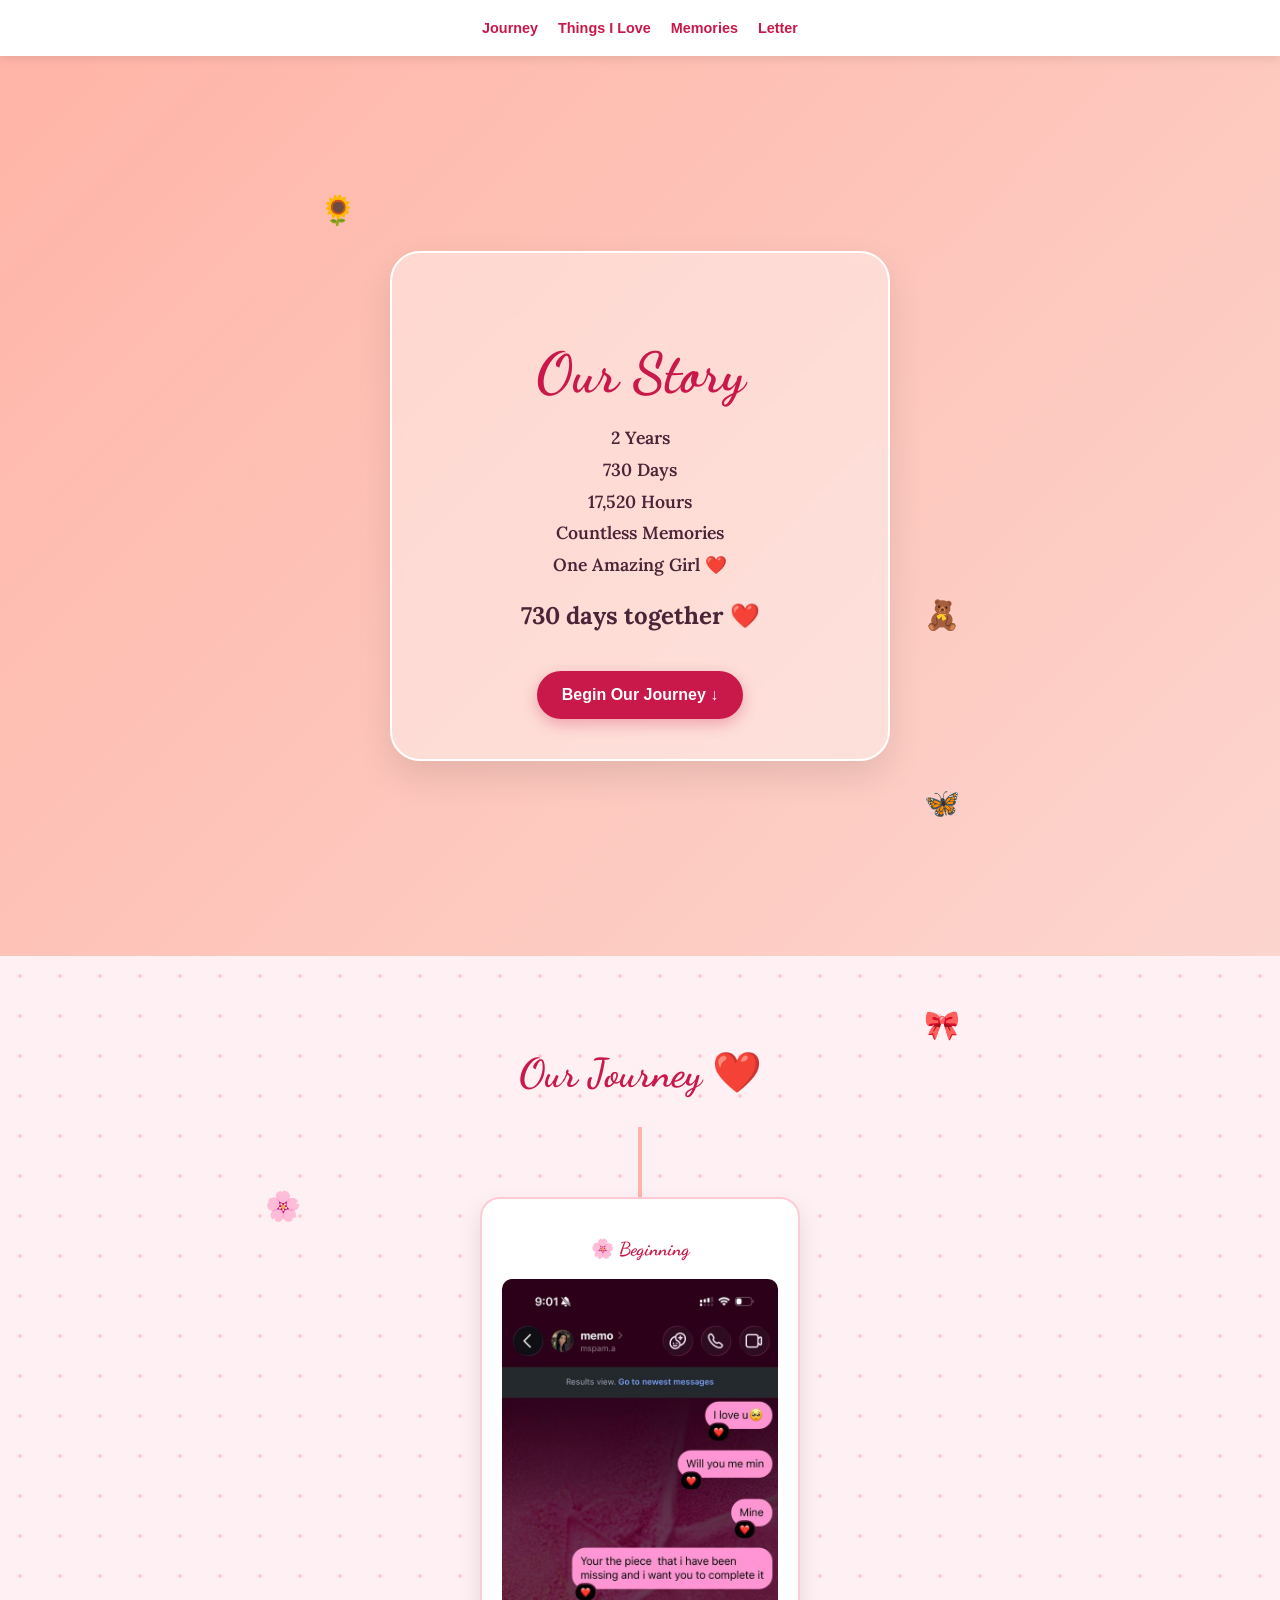
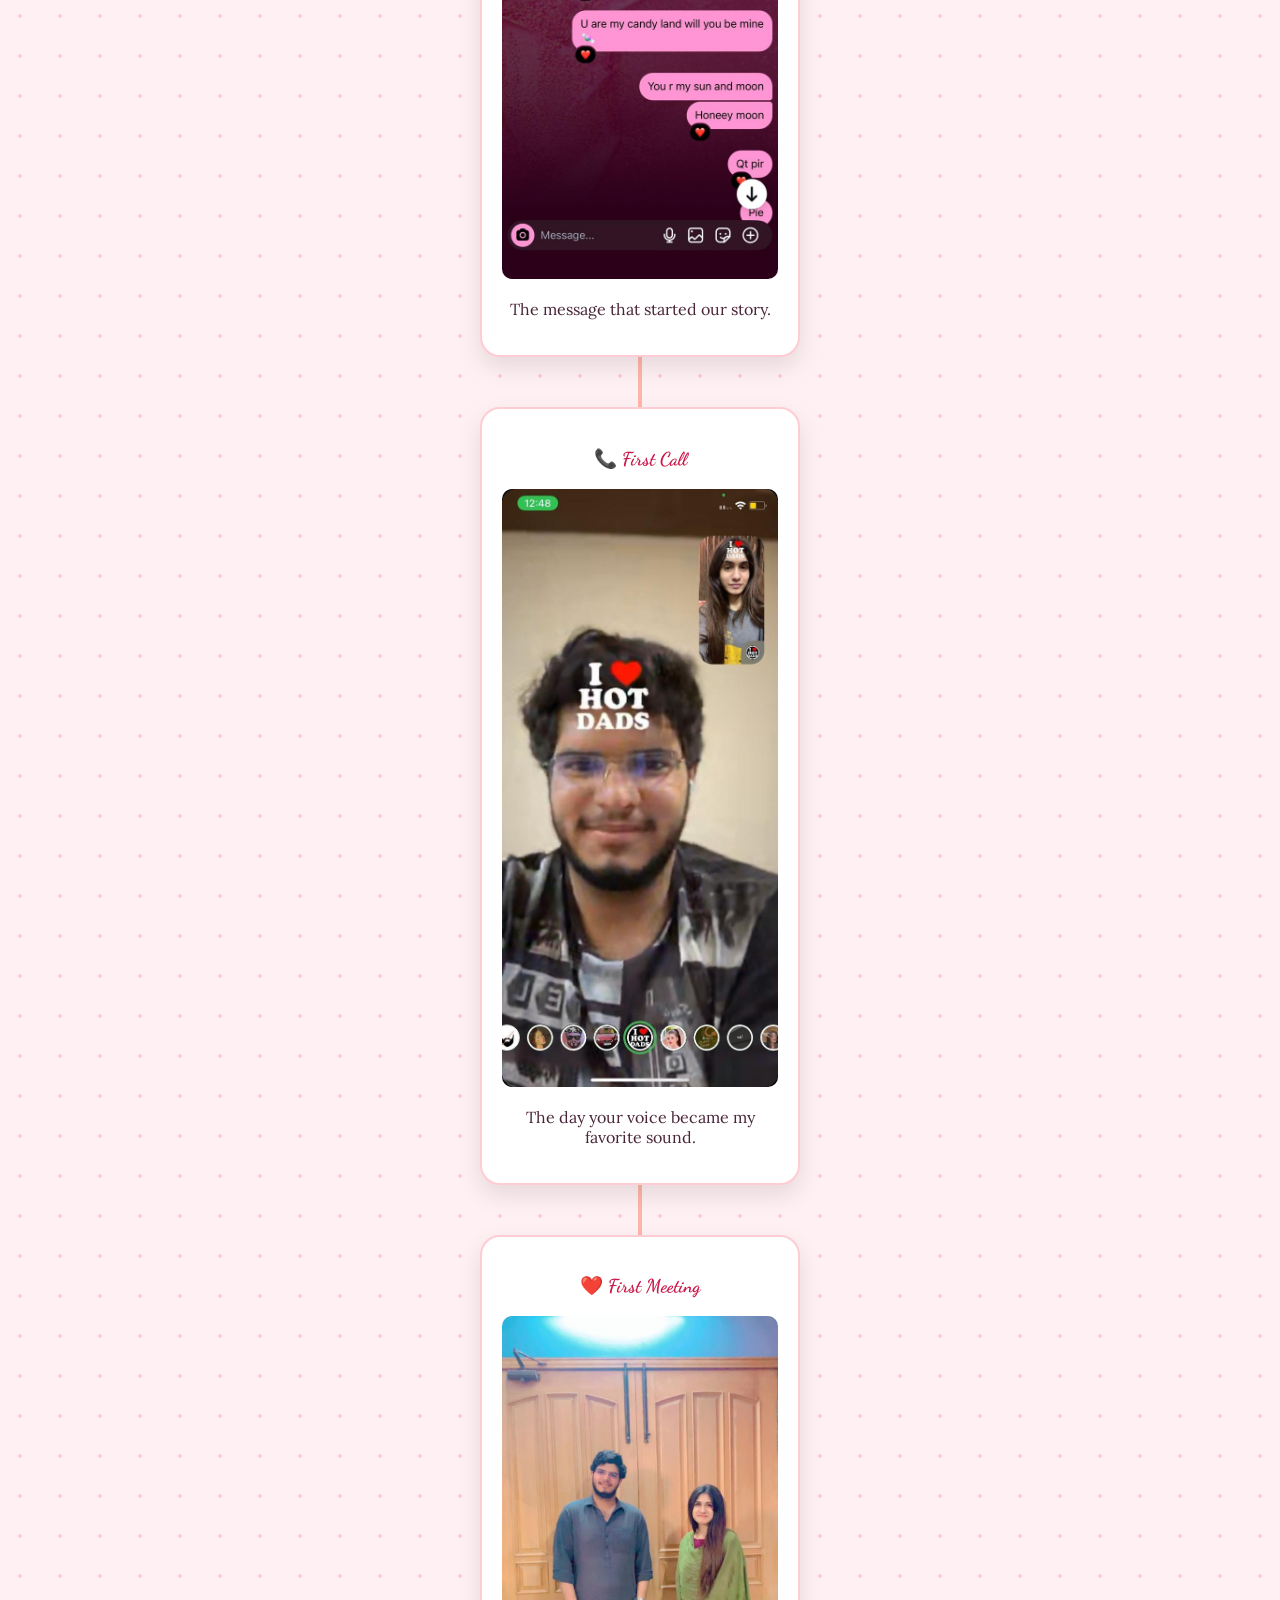
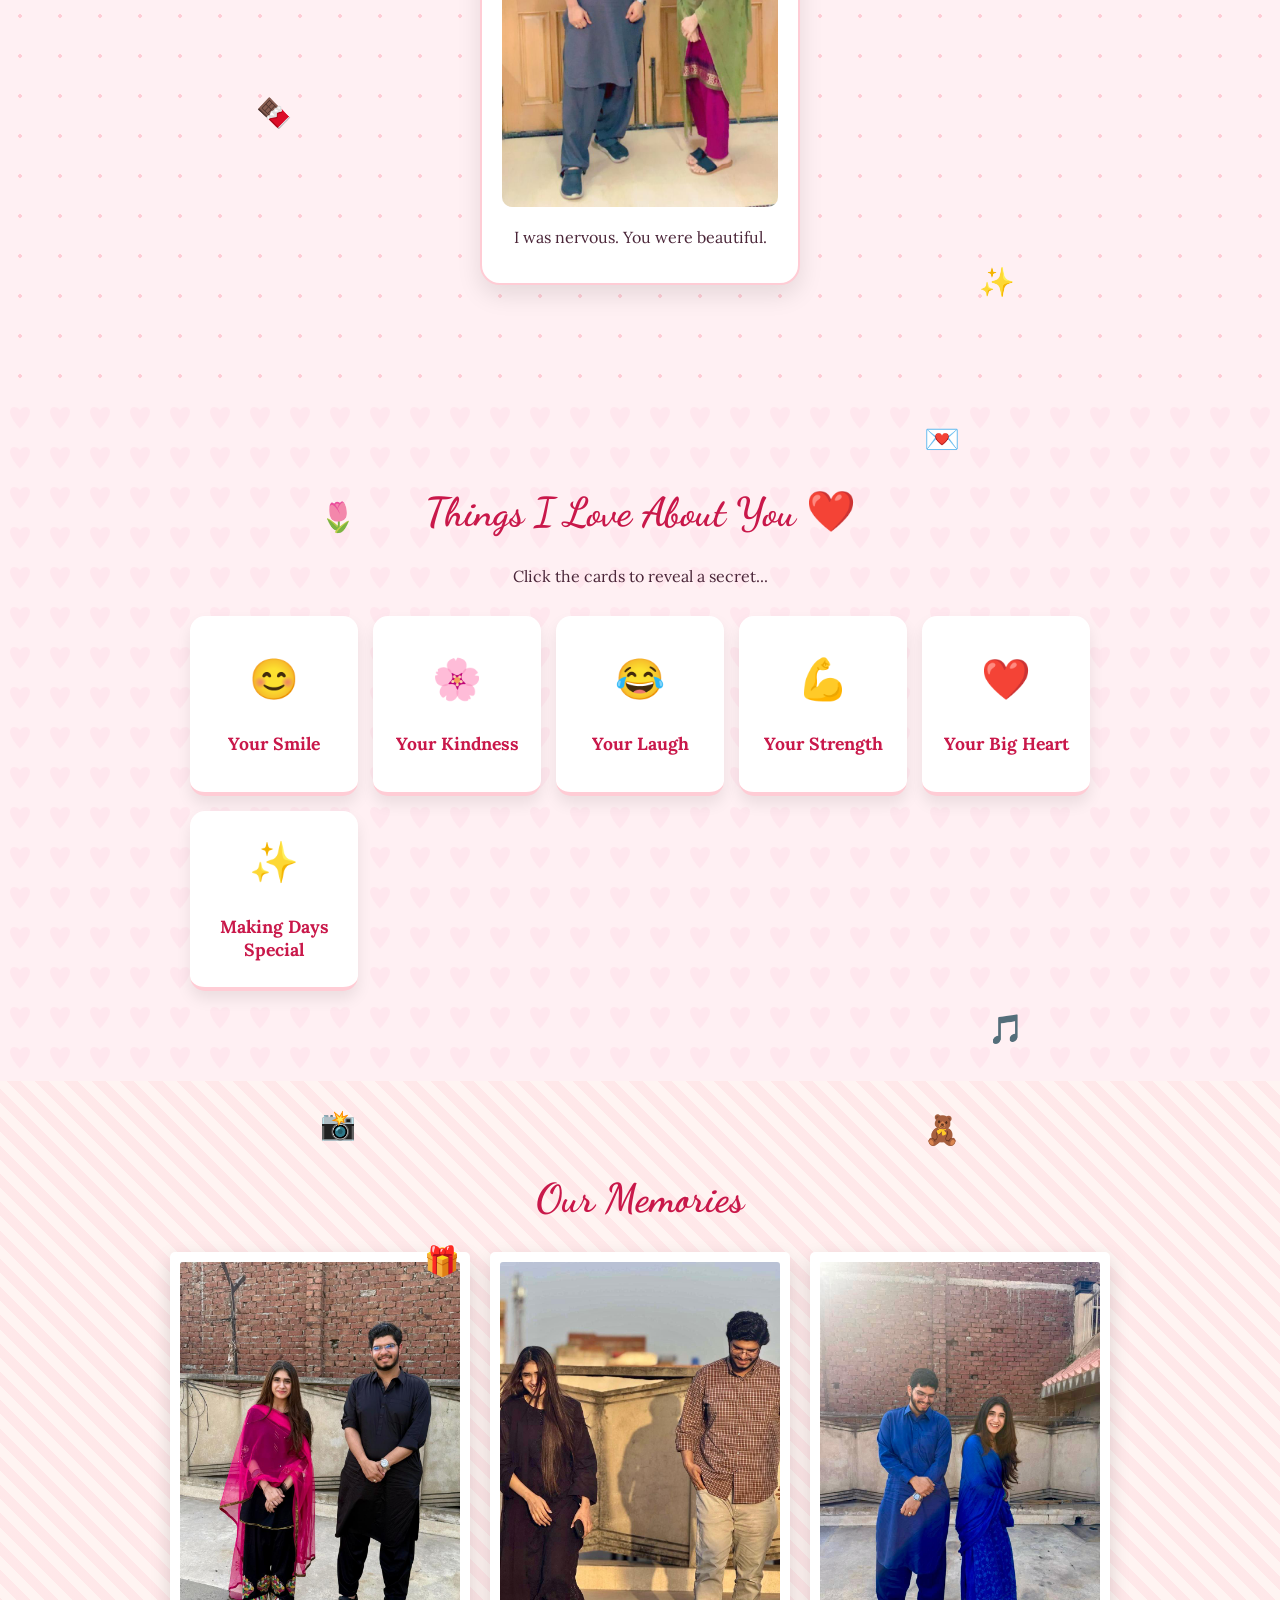
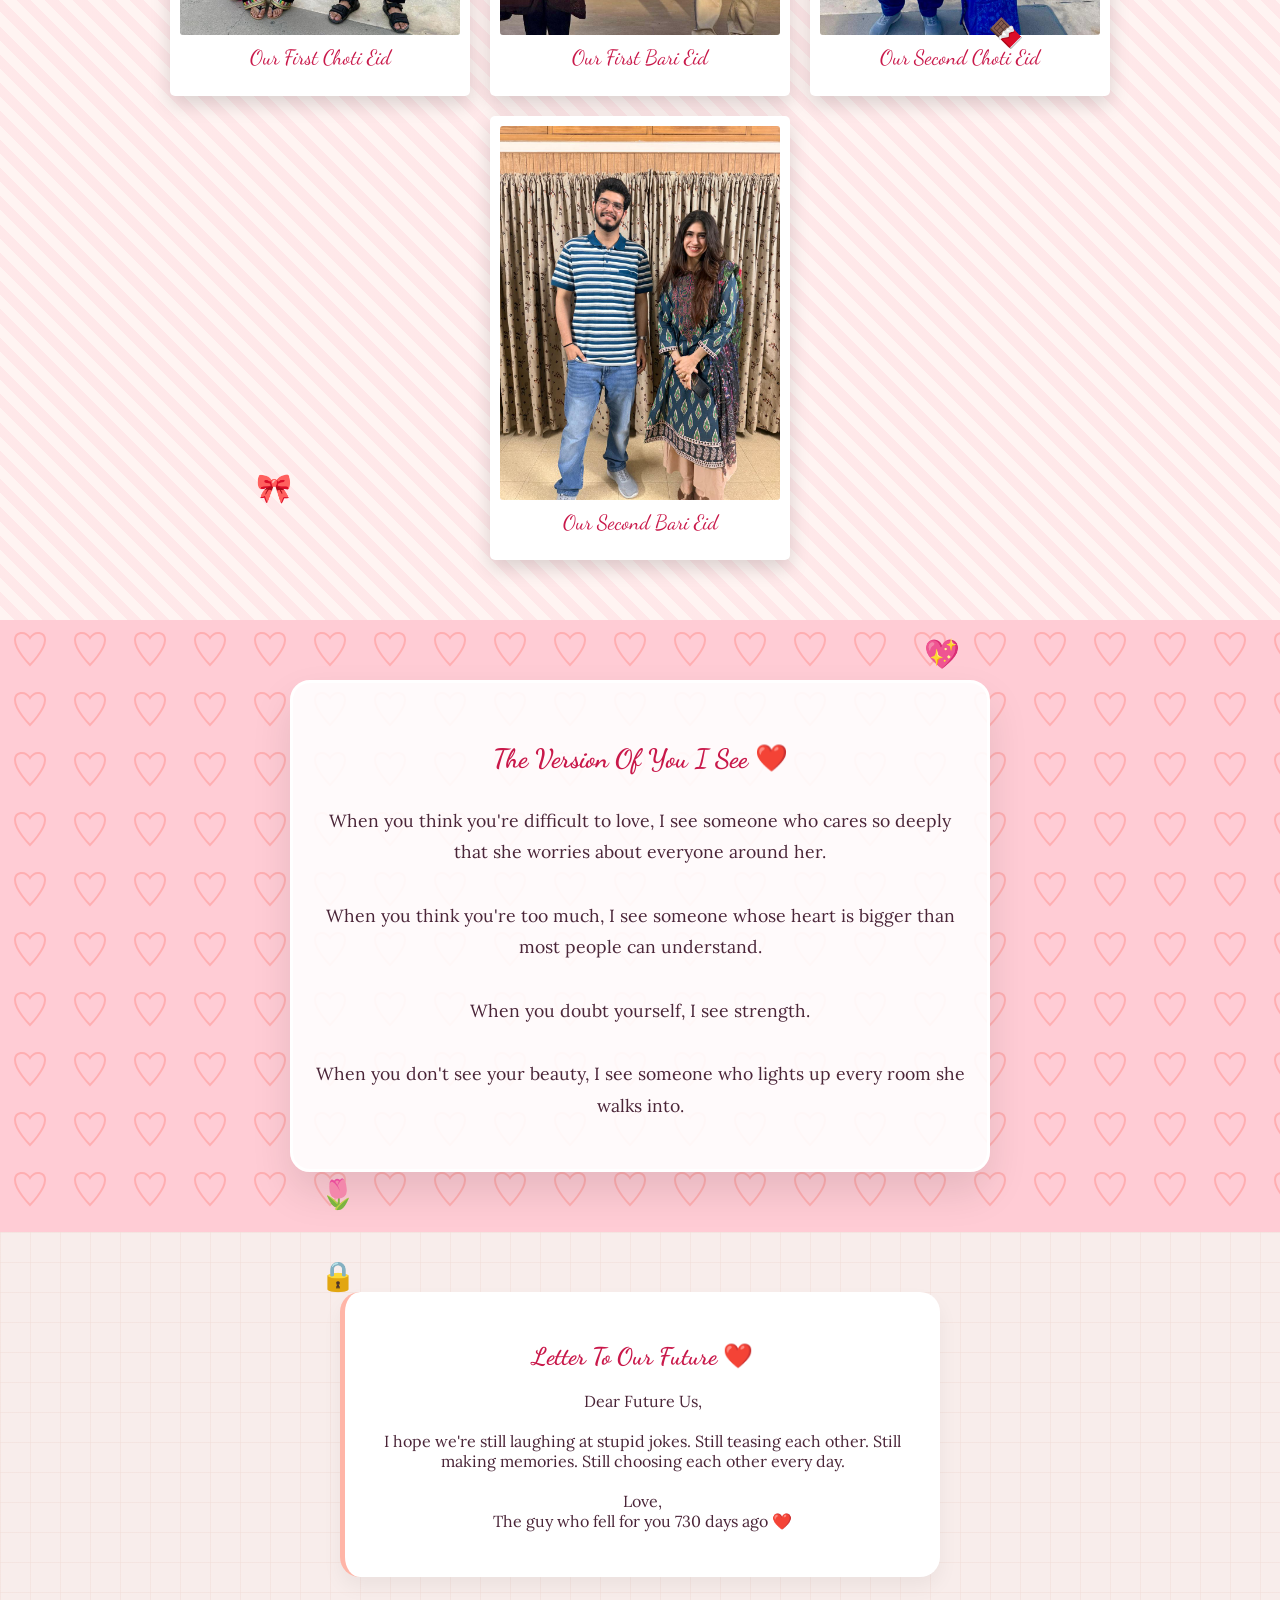
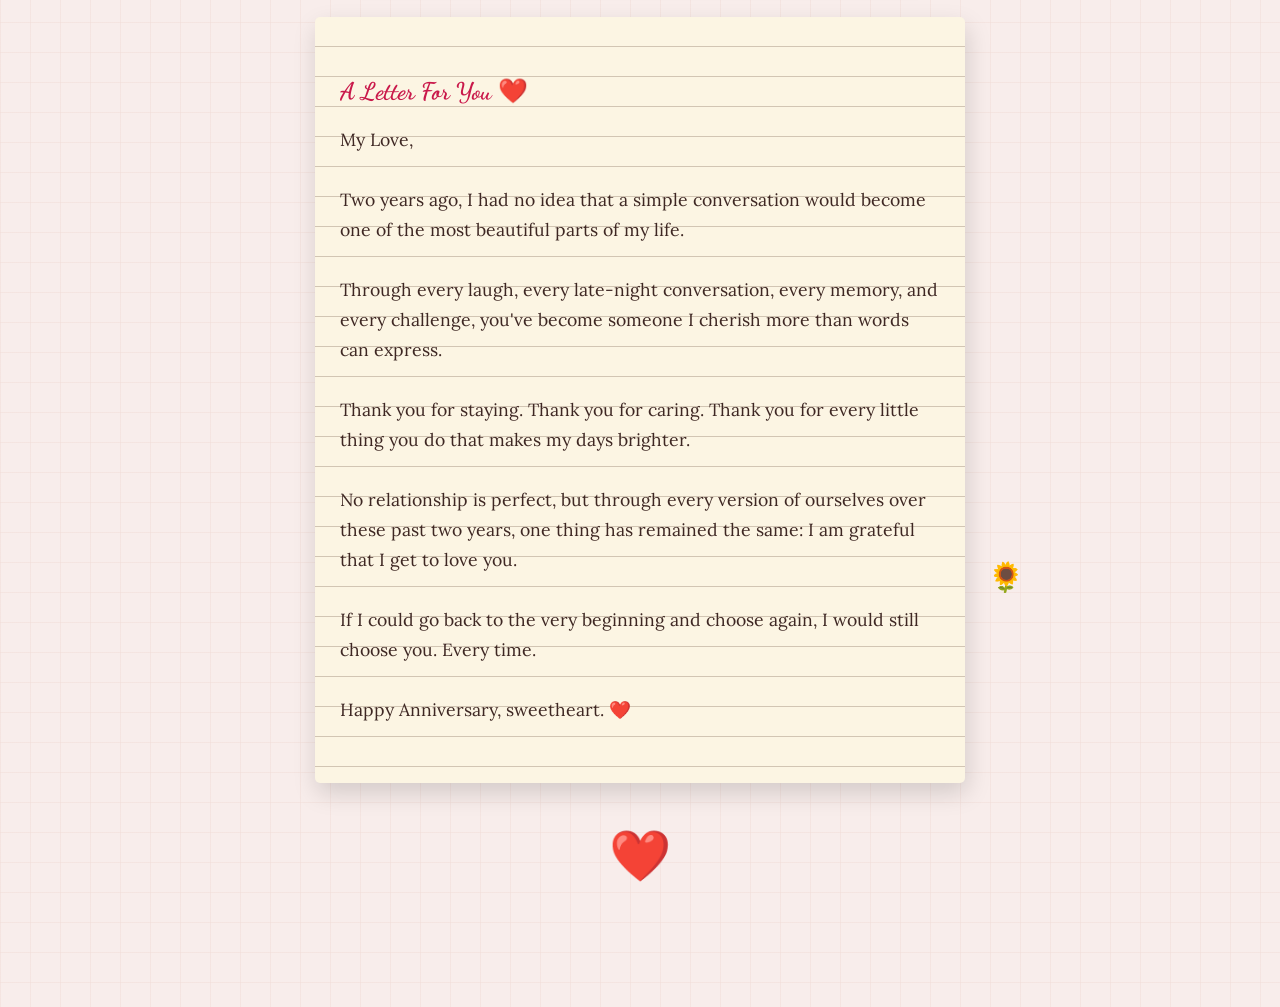
==== commit 80a8134a: "Add files via upload" ====
--- a/index.html
+++ b/index.html
@@ -8,7 +8,6 @@
     <link rel="stylesheet" href="./style.css" />
 </head>
 <body>
-
     <audio id="bg-music" loop>
         <source src="./images/music.mp3" type="audio/mp3" />
     </audio>
@@ -33,32 +32,23 @@
     <section class="hero theme-hero">
         <div class="secret-item decoy" style="top: 15%; left: 25%;" onclick="pokeDecoy(this)">🌻</div>
         <div class="secret-item decoy" style="top: 60%; right: 25%;" onclick="pokeDecoy(this)">🧸</div>
-
         <div class="hero-content fade-in">
             <h1 class="romantic-text huge-text">Our Story</h1>
             <p class="subtitle">
-                2 Years <br>
-                730 Days <br>
-                17,520 Hours <br>
-                Countless Memories <br>
-                One Amazing Girl ❤️
+                2 Years <br>730 Days <br>17,520 Hours <br>Countless Memories <br>One Amazing Girl ❤️
             </p>
             <h2 id="counter"></h2>
             <button onclick="scrollToTimeline()">Begin Our Journey ↓</button>
         </div>
-        
         <div class="secret-item" style="bottom: 15%; right: 25%;" onclick="showSecret(this, 'I still remember the butterflies I felt on day one 🦋')">🦋</div>
     </section>
 
     <section class="timeline theme-timeline" id="timeline">
         <h2 class="romantic-text section-title fade-in">Our Journey ❤️</h2>
-        
         <div class="secret-item decoy" style="top: 50px; right: 25%;" onclick="pokeDecoy(this)">🎀</div>
         <div class="secret-item decoy" style="bottom: 10%; left: 20%;" onclick="pokeDecoy(this)">🍫</div>
-
         <div class="timeline-container">
             <div class="line"></div>
-
             <div class="timeline-item slide-in-left">
                 <div class="secret-item" style="top: -10px; left: 25px;" onclick="showSecret(this, 'You smell better than any flower in the world 🌸')">🌸</div>
                 <div class="bubble">
@@ -67,7 +57,6 @@
                     <p>The message that started our story.</p>
                 </div>
             </div>
-
             <div class="timeline-item slide-in-right">
                 <div class="bubble">
                     <h3 class="romantic-text">📞 First Call</h3>
@@ -75,7 +64,6 @@
                     <p>The day your voice became my favorite sound.</p>
                 </div>
             </div>
-
             <div class="timeline-item slide-in-left">
                 <div class="secret-item" style="bottom: -15px; right: 25px;" onclick="showSecret(this, 'Every step of this journey has been magic ✨')">✨</div>
                 <div class="bubble">
@@ -90,128 +78,50 @@
     <section class="love-section theme-love" id="love">
         <h2 class="romantic-text section-title fade-in">Things I Love About You ❤️</h2>
         <p class="fade-in">Click the cards to reveal a secret...</p>
-        
         <div class="secret-item decoy" style="top: 15%; left: 25%;" onclick="pokeDecoy(this)">🌷</div>
         <div class="secret-item decoy" style="bottom: 5%; right: 20%;" onclick="pokeDecoy(this)">🎵</div>
-
         <div class="secret-item" style="top: 25px; right: 25%;" onclick="showSecret(this, 'I could write a million cards and still not list everything I love about you 💌')">💌</div>
-
         <div class="cards">
-            <div class="flip-card pop-in" onclick="this.classList.toggle('flipped')">
-                <div class="flip-card-inner">
-                    <div class="flip-card-front"><span class="emoji">😊</span><br>Your Smile</div>
-                    <div class="flip-card-back">It instantly brightens my worst days and makes everything okay.</div>
-                </div>
-            </div>
-            <div class="flip-card pop-in" onclick="this.classList.toggle('flipped')">
-                <div class="flip-card-inner">
-                    <div class="flip-card-front"><span class="emoji">🌸</span><br>Your Kindness</div>
-                    <div class="flip-card-back">The way you care about others makes me so incredibly proud to be yours.</div>
-                </div>
-            </div>
-            <div class="flip-card pop-in" onclick="this.classList.toggle('flipped')">
-                <div class="flip-card-inner">
-                    <div class="flip-card-front"><span class="emoji">😂</span><br>Your Laugh</div>
-                    <div class="flip-card-back">My absolute favorite sound in the whole universe. I love making you laugh.</div>
-                </div>
-            </div>
-            <div class="flip-card pop-in" onclick="this.classList.toggle('flipped')">
-                <div class="flip-card-inner">
-                    <div class="flip-card-front"><span class="emoji">💪</span><br>Your Strength</div>
-                    <div class="flip-card-back">Even when things are hard and you're overwhelmed, you never give up.</div>
-                </div>
-            </div>
-            <div class="flip-card pop-in" onclick="this.classList.toggle('flipped')">
-                <div class="flip-card-inner">
-                    <div class="flip-card-front"><span class="emoji">❤️</span><br>Your Big Heart</div>
-                    <div class="flip-card-back">Your heart is so pure. I'm the luckiest guy alive to have a place in it.</div>
-                </div>
-            </div>
-            <div class="flip-card pop-in" onclick="this.classList.toggle('flipped')">
-                <div class="flip-card-inner">
-                    <div class="flip-card-front"><span class="emoji">✨</span><br>Making Days Special</div>
-                    <div class="flip-card-back">Just a simple text from you turns a boring day into a perfect one.</div>
-                </div>
-            </div>
+            <div class="flip-card pop-in" onclick="this.classList.toggle('flipped')"><div class="flip-card-inner"><div class="flip-card-front"><span class="emoji">😊</span><br>Your Smile</div><div class="flip-card-back">It instantly brightens my worst days and makes everything okay.</div></div></div>
+            <div class="flip-card pop-in" onclick="this.classList.toggle('flipped')"><div class="flip-card-inner"><div class="flip-card-front"><span class="emoji">🌸</span><br>Your Kindness</div><div class="flip-card-back">The way you care about others makes me so incredibly proud to be yours.</div></div></div>
+            <div class="flip-card pop-in" onclick="this.classList.toggle('flipped')"><div class="flip-card-inner"><div class="flip-card-front"><span class="emoji">😂</span><br>Your Laugh</div><div class="flip-card-back">My absolute favorite sound in the whole universe. I love making you laugh.</div></div></div>
+            <div class="flip-card pop-in" onclick="this.classList.toggle('flipped')"><div class="flip-card-inner"><div class="flip-card-front"><span class="emoji">💪</span><br>Your Strength</div><div class="flip-card-back">Even when things are hard and you're overwhelmed, you never give up.</div></div></div>
+            <div class="flip-card pop-in" onclick="this.classList.toggle('flipped')"><div class="flip-card-inner"><div class="flip-card-front"><span class="emoji">❤️</span><br>Your Big Heart</div><div class="flip-card-back">Your heart is so pure. I'm the luckiest guy alive to have a place in it.</div></div></div>
+            <div class="flip-card pop-in" onclick="this.classList.toggle('flipped')"><div class="flip-card-inner"><div class="flip-card-front"><span class="emoji">✨</span><br>Making Days Special</div><div class="flip-card-back">Just a simple text from you turns a boring day into a perfect one.</div></div></div>
         </div>
     </section>
 
     <section class="gallery theme-gallery" id="gallery">
         <h2 class="romantic-text section-title fade-in">Our Memories</h2>
-        
         <div class="secret-item decoy" style="top: 30px; right: 25%;" onclick="pokeDecoy(this)">🧸</div>
         <div class="secret-item decoy" style="bottom: 10%; left: 20%;" onclick="pokeDecoy(this)">🎀</div>
         <div class="secret-item decoy" style="bottom: 50%; right: 20%;" onclick="pokeDecoy(this)">🍫</div>
-        
         <div class="secret-item" style="top: 25px; left: 25%;" onclick="showSecret(this, 'Every picture of you is my favorite picture 📸')">📸</div>
-
         <div class="gallery-grid">
             <div class="memory-card pop-in">
                 <div class="secret-item" style="top: -10px; right: 10px;" onclick="showSecret(this, 'I want to make a thousand more memories just like this 🎁')">🎁</div>
-                <div class="img-wrapper"><img src="./images/photo5.jpeg" alt="Memory"></div>
-                <p class="romantic-text">Our First Choti Eid</p>
+                <div class="img-wrapper"><img src="./images/photo5.jpeg" alt="Memory"></div><p class="romantic-text">Our First Choti Eid</p>
             </div>
-            
-            <div class="memory-card pop-in">
-                <div class="img-wrapper"><img src="./images/photo6.jpeg" alt="Memory"></div>
-                <p class="romantic-text">Our First Bari Eid</p>
-            </div>
-
-            <div class="memory-card pop-in">
-                <div class="img-wrapper"><img src="./images/photo7.jpeg" alt="Memory"></div>
-                <p class="romantic-text">Our Second Choti Eid</p>
-            </div>
-
-            <div class="memory-card pop-in">
-                <div class="img-wrapper"><img src="./images/photo8.jpeg" alt="Memory"></div>
-                <p class="romantic-text">Our Second Bari Eid</p>
-            </div>
+            <div class="memory-card pop-in"><div class="img-wrapper"><img src="./images/photo6.jpeg" alt="Memory"></div><p class="romantic-text">Our First Bari Eid</p></div>
+            <div class="memory-card pop-in"><div class="img-wrapper"><img src="./images/photo7.jpeg" alt="Memory"></div><p class="romantic-text">Our Second Choti Eid</p></div>
+            <div class="memory-card pop-in"><div class="img-wrapper"><img src="./images/photo8.jpeg" alt="Memory"></div><p class="romantic-text">Our Second Bari Eid</p></div>
         </div>
     </section>
 
     <section class="version theme-version fade-in">
         <div class="secret-item" style="top: 15px; right: 25%;" onclick="showSecret(this, 'If you could see yourself through my eyes, you would never doubt yourself again 💖')">💖</div>
         <div class="secret-item decoy" style="bottom: 20px; left: 25%;" onclick="pokeDecoy(this)">🌷</div>
-
         <div class="glass-box">
             <h2 class="romantic-text">The Version Of You I See ❤️</h2>
-            <p>
-                When you think you're difficult to love, I see someone who cares so deeply that she worries about everyone around her.<br><br>
-                When you think you're too much, I see someone whose heart is bigger than most people can understand.<br><br>
-                When you doubt yourself, I see strength.<br><br>
-                When you don't see your beauty, I see someone who lights up every room she walks into.
-            </p>
+            <p>When you think you're difficult to love, I see someone who cares so deeply that she worries about everyone around her.<br><br>When you think you're too much, I see someone whose heart is bigger than most people can understand.<br><br>When you doubt yourself, I see strength.<br><br>When you don't see your beauty, I see someone who lights up every room she walks into.</p>
         </div>
     </section>
 
     <section class="letters-area theme-letters" id="letter">
-        
         <div class="secret-item" style="top: 25px; left: 25%;" onclick="showSecret(this, 'I promise to always choose you. 🔒')">🔒</div>
         <div class="secret-item decoy" style="bottom: 30%; right: 20%;" onclick="pokeDecoy(this)">🌻</div>
-
-        <div class="future-letter fade-in">
-            <h2 class="romantic-text">Letter To Our Future ❤️</h2>
-            <p>
-                Dear Future Us,<br><br>
-                I hope we're still laughing at stupid jokes. Still teasing each other. Still making memories. Still choosing each other every day.<br><br>
-                Love,<br>
-                The guy who fell for you 730 days ago ❤️
-            </p>
-        </div>
-
-        <div class="real-letter fade-in">
-            <h2 class="romantic-text">A Letter For You ❤️</h2>
-            <p class="handwriting">
-                My Love,<br><br>
-                Two years ago, I had no idea that a simple conversation would become one of the most beautiful parts of my life.<br><br>
-                Through every laugh, every late-night conversation, every memory, and every challenge, you've become someone I cherish more than words can express.<br><br>
-                Thank you for staying. Thank you for caring. Thank you for every little thing you do that makes my days brighter.<br><br>
-                No relationship is perfect, but through every version of ourselves over these past two years, one thing has remained the same: I am grateful that I get to love you.<br><br>
-                If I could go back to the very beginning and choose again, I would still choose you. Every time.<br><br>
-                Happy Anniversary, sweetheart. ❤️
-            </p>
-        </div>
-
+        <div class="future-letter fade-in"><h2 class="romantic-text">Letter To Our Future ❤️</h2><p>Dear Future Us,<br><br>I hope we're still laughing at stupid jokes. Still teasing each other. Still making memories. Still choosing each other every day.<br><br>Love,<br>The guy who fell for you 730 days ago ❤️</p></div>
+        <div class="real-letter fade-in"><h2 class="romantic-text">A Letter For You ❤️</h2><p class="handwriting">My Love,<br><br>Two years ago, I had no idea that a simple conversation would become one of the most beautiful parts of my life.<br><br>Through every laugh, every late-night conversation, every memory, and every challenge, you've become someone I cherish more than words can express.<br><br>Thank you for staying. Thank you for caring. Thank you for every little thing you do that makes my days brighter.<br><br>No relationship is perfect, but through every version of ourselves over these past two years, one thing has remained the same: I am grateful that I get to love you.<br><br>If I could go back to the very beginning and choose again, I would still choose you. Every time.<br><br>Happy Anniversary, sweetheart. ❤️</p></div>
         <a href="secret.html" class="secret-heart fade-in">❤️</a>
     </section>
 
--- a/style.css
+++ b/style.css
@@ -1,107 +1,624 @@
-html { scroll-behavior: smooth; }
-/* STOP HORIZONTAL SCROLLING ON IPHONE */
-html, body { overflow-x: hidden; width: 100%; margin: 0; padding: 0; }
-
-body { font-family: 'Lora', serif; text-align: center; color: #4a2538; }
-* { box-sizing: border-box; }
-.romantic-text { font-family: 'Dancing Script', cursive; color: #c9184a; }
+html {
+  scroll-behavior: smooth;
+}
+html,
+body {
+  overflow-x: hidden;
+  width: 100%;
+  margin: 0;
+  padding: 0;
+}
+
+body {
+  font-family: "Lora", serif;
+  text-align: center;
+  color: #4a2538;
+}
+* {
+  box-sizing: border-box;
+}
+.romantic-text {
+  font-family: "Dancing Script", cursive;
+  color: #c9184a;
+}
 
 /* NAVIGATION */
-nav { padding: 15px; background: rgba(255, 255, 255, 0.95); position: sticky; top: 0; z-index: 1000; box-shadow: 0 2px 10px rgba(0,0,0,0.1); backdrop-filter: blur(5px); display: flex; flex-wrap: wrap; justify-content: center; }
-nav a { text-decoration: none; color: #c9184a; font-weight: bold; margin: 5px 10px; font-family: sans-serif; transition: 0.3s; font-size: 0.9rem; }
-nav a:hover { color: #ff8fa3; }
-
-/* LOADING SCREEN - FIXED FOR IPHONE 16 PRO */
-.theme-loading { background: linear-gradient(135deg, #ffb5a7 0%, #fcd5ce 100%); }
-#loading-screen { position: fixed; top: 0; left: 0; right: 0; bottom: 0; width: 100%; height: 100dvh; z-index: 9999; display: flex; flex-direction: column; justify-content: center; align-items: center; padding: 20px; }
-.heart-pulse-container { animation: heartbeat 1.5s infinite; margin-bottom: 30px; }
-.loading-photo { width: 180px; height: 180px; border-radius: 50%; object-fit: cover; box-shadow: 0 10px 30px rgba(201, 24, 74, 0.4); border: 4px solid white; }
-.pulse-text { font-size: 2.2rem; animation: pulseOpacity 2s infinite; margin-bottom: 10px; }
-@keyframes pulseOpacity { 0%, 100% { opacity: 1; } 50% { opacity: 0.5; } }
+nav {
+  padding: 15px;
+  background: rgba(255, 255, 255, 0.95);
+  position: sticky;
+  top: 0;
+  z-index: 1000;
+  box-shadow: 0 2px 10px rgba(0, 0, 0, 0.1);
+  backdrop-filter: blur(5px);
+  display: flex;
+  flex-wrap: wrap;
+  justify-content: center;
+}
+nav a {
+  text-decoration: none;
+  color: #c9184a;
+  font-weight: bold;
+  margin: 5px 10px;
+  font-family: sans-serif;
+  transition: 0.3s;
+  font-size: 0.9rem;
+}
+nav a:hover {
+  color: #ff8fa3;
+}
+
+/* LOADING SCREEN */
+.theme-loading {
+  background: linear-gradient(135deg, #ffb5a7 0%, #fcd5ce 100%);
+}
+#loading-screen {
+  position: fixed;
+  top: 0;
+  left: 0;
+  right: 0;
+  bottom: 0;
+  width: 100%;
+  height: 100dvh;
+  z-index: 9999;
+  display: flex;
+  flex-direction: column;
+  justify-content: center;
+  align-items: center;
+  padding: 20px;
+}
+.heart-pulse-container {
+  animation: heartbeat 1.5s infinite;
+  margin-bottom: 30px;
+}
+.loading-photo {
+  width: 180px;
+  height: 180px;
+  border-radius: 50%;
+  object-fit: cover;
+  box-shadow: 0 10px 30px rgba(201, 24, 74, 0.4);
+  border: 4px solid white;
+}
+.pulse-text {
+  font-size: 2.2rem;
+  animation: pulseOpacity 2s infinite;
+  margin-bottom: 10px;
+}
+@keyframes pulseOpacity {
+  0%,
+  100% {
+    opacity: 1;
+  }
+  50% {
+    opacity: 0.5;
+  }
+}
 
 /* THEMES */
-.theme-hero { background: linear-gradient(135deg, #ffb5a7 0%, #fcd5ce 100%); }
-.theme-timeline { background-color: #fff0f3; background-image: radial-gradient(#ffccd5 2px, transparent 2px); background-size: 40px 40px; }
-.theme-love { background-color: #fff0f3; background-image: url("data:image/svg+xml,%3Csvg width='40' height='40' viewBox='0 0 40 40' xmlns='http://www.w3.org/2000/svg'%3E%3Cpath d='M20 33.5C20 33.5 10 23.5 10 16.5C10 11.5 16 10 20 15C24 10 30 11.5 30 16.5C30 23.5 20 33.5 20 33.5Z' fill='%23ffe5ec' fill-opacity='0.8'/%3E%3C/svg%3E"); }
-.theme-gallery { background-color: #fff4f2; background-image: repeating-linear-gradient(45deg, transparent, transparent 10px, rgba(255, 204, 213, 0.3) 10px, rgba(255, 204, 213, 0.3) 20px); }
-.theme-version { background-color: #ffccd5; background-image: url("data:image/svg+xml,%3Csvg width='60' height='60' viewBox='0 0 60 60' xmlns='http://www.w3.org/2000/svg'%3E%3Cpath d='M30 45C30 45 15 30 15 20C15 12 25 10 30 18C35 10 45 12 45 20C45 30 30 45 30 45Z' fill='none' stroke='%23ff9999' stroke-width='2' stroke-opacity='0.6'/%3E%3C/svg%3E"); }
-.theme-letters { background-color: #f8edeb; background-image: linear-gradient(rgba(240, 220, 215, 0.5) 1px, transparent 1px), linear-gradient(90deg, rgba(240, 220, 215, 0.5) 1px, transparent 1px); background-size: 30px 30px; }
+.theme-hero {
+  background: linear-gradient(135deg, #ffb5a7 0%, #fcd5ce 100%);
+}
+.theme-timeline {
+  background-color: #fff0f3;
+  background-image: radial-gradient(#ffccd5 2px, transparent 2px);
+  background-size: 40px 40px;
+}
+.theme-love {
+  background-color: #fff0f3;
+  background-image: url("data:image/svg+xml,%3Csvg width='40' height='40' viewBox='0 0 40 40' xmlns='http://www.w3.org/2000/svg'%3E%3Cpath d='M20 33.5C20 33.5 10 23.5 10 16.5C10 11.5 16 10 20 15C24 10 30 11.5 30 16.5C30 23.5 20 33.5 20 33.5Z' fill='%23ffe5ec' fill-opacity='0.8'/%3E%3C/svg%3E");
+}
+.theme-gallery {
+  background-color: #fff4f2;
+  background-image: repeating-linear-gradient(
+    45deg,
+    transparent,
+    transparent 10px,
+    rgba(255, 204, 213, 0.3) 10px,
+    rgba(255, 204, 213, 0.3) 20px
+  );
+}
+.theme-version {
+  background-color: #ffccd5;
+  background-image: url("data:image/svg+xml,%3Csvg width='60' height='60' viewBox='0 0 60 60' xmlns='http://www.w3.org/2000/svg'%3E%3Cpath d='M30 45C30 45 15 30 15 20C15 12 25 10 30 18C35 10 45 12 45 20C45 30 30 45 30 45Z' fill='none' stroke='%23ff9999' stroke-width='2' stroke-opacity='0.6'/%3E%3C/svg%3E");
+}
+.theme-letters {
+  background-color: #f8edeb;
+  background-image:
+    linear-gradient(rgba(240, 220, 215, 0.5) 1px, transparent 1px),
+    linear-gradient(90deg, rgba(240, 220, 215, 0.5) 1px, transparent 1px);
+  background-size: 30px 30px;
+}
 
 /* SECTIONS */
-.hero { height: 100vh; display: flex; flex-direction: column; justify-content: center; align-items: center; position: relative; padding: 0 20px; }
-.hero-content { width: 95%; max-width: 500px; background: rgba(255,255,255,0.4); padding: 40px 20px; border-radius: 30px; backdrop-filter: blur(5px); box-shadow: 0 15px 35px rgba(0,0,0,0.1); border: 2px solid white; }
-.huge-text { font-size: 3.5rem; margin-bottom: 0; }
-.subtitle { font-size: 1.1rem; line-height: 1.8; margin-top: 15px; font-weight: 600; }
-button { padding: 15px 25px; border: none; background: #c9184a; color: #fff; font-size: 16px; font-weight: bold; border-radius: 30px; cursor: pointer; margin-top: 20px; box-shadow: 0 5px 15px rgba(201, 24, 74, 0.3); transition: 0.3s; }
-button:hover { transform: scale(1.05); background: #ff4d6d; }
-
-.timeline { padding: 60px 15px; position: relative;}
-.section-title { font-size: 2.5rem; margin-bottom: 30px; }
-.timeline-container { position: relative; max-width: 800px; margin: auto; padding-top: 20px; }
-.line { position: absolute; left: 50%; top: 0; width: 4px; height: 100%; background: #ffb5a7; transform: translateX(-50%); z-index: 1; }
-.timeline-item { position: relative; margin: 50px 0; z-index: 2; width: 100%; display: flex; justify-content: center; }
-.bubble { background: white; padding: 20px; width: 90%; max-width: 320px; border-radius: 20px; box-shadow: 0 10px 25px rgba(0,0,0,0.1); border: 2px solid #ffccd5; position: relative; }
-.bubble img { width: 100%; height: auto; border-radius: 10px; }
-
-.love-section { padding: 60px 15px; position: relative; }
-.cards { display: grid; grid-template-columns: repeat(auto-fit, minmax(140px, 1fr)); gap: 15px; max-width: 900px; margin: 30px auto; }
-.flip-card { background-color: transparent; width: 100%; height: 180px; perspective: 1000px; cursor: pointer; }
-.flip-card-inner { position: relative; width: 100%; height: 100%; text-align: center; transition: transform 0.6s; transform-style: preserve-3d; }
-.flip-card.flipped .flip-card-inner { transform: rotateY(180deg); }
-.flip-card-front, .flip-card-back { position: absolute; width: 100%; height: 100%; backface-visibility: hidden; border-radius: 15px; display: flex; flex-direction: column; justify-content: center; align-items: center; box-shadow: 0 8px 15px rgba(0,0,0,0.08); padding: 15px; }
-.flip-card-front { background: white; color: #c9184a; font-size: 1.1rem; font-weight: bold; border-bottom: 4px solid #ffccd5; }
-.flip-card-front .emoji { font-size: 2.5rem; margin-bottom: 5px; }
-.flip-card-back { background: #c9184a; color: white; transform: rotateY(180deg); font-size: 0.95rem; line-height: 1.4; }
-
-.gallery { padding: 60px 15px; position: relative; }
-.gallery-grid { display: flex; flex-wrap: wrap; justify-content: center; gap: 20px; max-width: 1000px; margin: auto; }
-
-/* FLOATING IMAGES FIX */
-.memory-card { background: white; padding: 10px 10px 5px 10px; border-radius: 5px; box-shadow: 0 8px 20px rgba(0,0,0,0.15); width: 90%; max-width: 300px; position: relative; animation: floatImage 4s ease-in-out infinite; }
-.memory-card:nth-child(even) { animation-delay: 1.5s; }
-@keyframes floatImage { 0%, 100% { transform: translateY(0); } 50% { transform: translateY(-8px); } }
-
-.img-wrapper { overflow: hidden; border-radius: 3px; }
-.img-wrapper img { width: 100%; height: auto; transition: transform 0.5s; display: block; }
-.memory-card p { margin-top: 10px; font-size: 1.3rem; }
-
-.version { padding: 60px 15px; position: relative; }
-.glass-box { width: 95%; max-width: 700px; margin: auto; background: rgba(255,255,255,0.9); padding: 30px 20px; border-radius: 20px; box-shadow: 0 20px 40px rgba(0,0,0,0.1); font-size: 1.1rem; line-height: 1.8; border: 3px solid white; }
-
-.letters-area { padding: 60px 15px; position: relative;}
-.future-letter { width: 95%; max-width: 600px; margin: 0 auto 40px auto; padding: 30px 20px; background: white; border-radius: 20px; box-shadow: 0 10px 20px rgba(0,0,0,0.05); border-left: 5px solid #ffb5a7; }
-.real-letter { width: 95%; max-width: 650px; margin: auto; padding: 40px 25px; background-color: #fcf5e3; background-image: repeating-linear-gradient(transparent, transparent 29px, #d2c5b3 29px, #d2c5b3 30px); border-radius: 5px; box-shadow: 2px 10px 25px rgba(0,0,0,0.15); text-align: left; transform: rotate(-1deg); }
-.handwriting { font-size: 1.1rem; line-height: 30px; color: #3e2723; }
-
-.secret-heart { font-size: 50px; cursor: pointer; display: inline-block; margin: 40px auto 60px auto; text-decoration: none; animation: heartbeat 1.5s infinite; }
-
-.secret-page { min-height: 100vh; display: flex; flex-direction: column; justify-content: flex-start; align-items: center; text-align: center; background: #0b0c10; color: white; position: relative; z-index: 1; padding: 60px 20px 100px 20px; overflow-y: auto; }
-.secret-content { position: relative; z-index: 2; width: 100%; max-width: 600px; margin-top: 10vh; }
-.stars { position: fixed; top: 0; left: 0; width: 100%; height: 100%; background-image: radial-gradient(2px 2px at 20px 30px, #ffffff, rgba(0,0,0,0)), radial-gradient(2px 2px at 40px 70px, #ffffff, rgba(0,0,0,0)), radial-gradient(2px 2px at 90px 40px, #ffffff, rgba(0,0,0,0)); background-repeat: repeat; background-size: 200px 200px; animation: twinkle 5s infinite linear; z-index: -1; }
-#typewriter { font-size: 1.3rem; line-height: 1.8; margin-bottom: 40px; min-height: 250px; font-family: 'Lora', serif; }
-#final-btn { background: transparent; border: 2px solid #ff4d6d; color: white; padding: 15px 20px; border-radius: 10px; cursor: pointer; font-size: 16px; transition: 0.3s; margin: 20px auto 50px auto; }
-#final-message { display: none; margin-top: 20px; font-size: 2rem; font-weight: bold; color: #ff8fa3; font-family: 'Dancing Script', cursive; padding-bottom: 50px; }
-
-.fade-in { opacity: 0; transform: translateY(30px); transition: opacity 0.8s ease-out, transform 0.8s ease-out; }
-.slide-in-left { opacity: 0; transform: translateX(-30px); transition: opacity 0.8s ease-out, transform 0.8s ease-out; }
-.slide-in-right { opacity: 0; transform: translateX(30px); transition: opacity 0.8s ease-out, transform 0.8s ease-out; }
-.pop-in { opacity: 0; transform: scale(0.9); transition: opacity 0.6s ease-out, transform 0.6s ease-out; }
-.visible { opacity: 1; transform: translateY(0) translateX(0) scale(1); }
-
-.secret-item { position: absolute; font-size: 1.8rem; cursor: pointer; z-index: 10; animation: float 3s ease-in-out infinite; transition: transform 0.3s; }
-.secret-item:hover { transform: scale(1.2); }
-@keyframes float { 0%, 100% { transform: translateY(0); } 50% { transform: translateY(-8px); } }
-
-/* TEXT WRAPPING AND SIZING FIX */
+.hero {
+  height: 100vh;
+  display: flex;
+  flex-direction: column;
+  justify-content: center;
+  align-items: center;
+  position: relative;
+  padding: 0 20px;
+  overflow: hidden;
+}
+.hero-content {
+  width: 95%;
+  max-width: 500px;
+  background: rgba(255, 255, 255, 0.4);
+  padding: 40px 20px;
+  border-radius: 30px;
+  backdrop-filter: blur(5px);
+  box-shadow: 0 15px 35px rgba(0, 0, 0, 0.1);
+  border: 2px solid white;
+}
+.huge-text {
+  font-size: 3.5rem;
+  margin-bottom: 0;
+}
+.subtitle {
+  font-size: 1.1rem;
+  line-height: 1.8;
+  margin-top: 15px;
+  font-weight: 600;
+}
+button {
+  padding: 15px 25px;
+  border: none;
+  background: #c9184a;
+  color: #fff;
+  font-size: 16px;
+  font-weight: bold;
+  border-radius: 30px;
+  cursor: pointer;
+  margin-top: 20px;
+  box-shadow: 0 5px 15px rgba(201, 24, 74, 0.3);
+  transition: 0.3s;
+}
+button:hover {
+  transform: scale(1.05);
+  background: #ff4d6d;
+}
+
+.timeline {
+  padding: 60px 15px;
+  position: relative;
+  overflow: hidden;
+}
+.section-title {
+  font-size: 2.5rem;
+  margin-bottom: 30px;
+}
+.timeline-container {
+  position: relative;
+  max-width: 800px;
+  margin: auto;
+  padding-top: 20px;
+}
+.line {
+  position: absolute;
+  left: 50%;
+  top: 0;
+  width: 4px;
+  height: 100%;
+  background: #ffb5a7;
+  transform: translateX(-50%);
+  z-index: 1;
+}
+.timeline-item {
+  position: relative;
+  margin: 50px 0;
+  z-index: 2;
+  width: 100%;
+  display: flex;
+  justify-content: center;
+}
+.bubble {
+  background: white;
+  padding: 20px;
+  width: 90%;
+  max-width: 320px;
+  border-radius: 20px;
+  box-shadow: 0 10px 25px rgba(0, 0, 0, 0.1);
+  border: 2px solid #ffccd5;
+  position: relative;
+}
+.bubble img {
+  width: 100%;
+  height: auto;
+  border-radius: 10px;
+}
+
+.love-section {
+  padding: 60px 15px;
+  position: relative;
+  overflow: hidden;
+}
+.cards {
+  display: grid;
+  grid-template-columns: repeat(auto-fit, minmax(140px, 1fr));
+  gap: 15px;
+  max-width: 900px;
+  margin: 30px auto;
+}
+.flip-card {
+  background-color: transparent;
+  width: 100%;
+  height: 180px;
+  perspective: 1000px;
+  cursor: pointer;
+}
+.flip-card-inner {
+  position: relative;
+  width: 100%;
+  height: 100%;
+  text-align: center;
+  transition: transform 0.6s;
+  transform-style: preserve-3d;
+}
+.flip-card.flipped .flip-card-inner {
+  transform: rotateY(180deg);
+}
+.flip-card-front,
+.flip-card-back {
+  position: absolute;
+  width: 100%;
+  height: 100%;
+  backface-visibility: hidden;
+  border-radius: 15px;
+  display: flex;
+  flex-direction: column;
+  justify-content: center;
+  align-items: center;
+  box-shadow: 0 8px 15px rgba(0, 0, 0, 0.08);
+  padding: 15px;
+}
+.flip-card-front {
+  background: white;
+  color: #c9184a;
+  font-size: 1.1rem;
+  font-weight: bold;
+  border-bottom: 4px solid #ffccd5;
+}
+.flip-card-front .emoji {
+  font-size: 2.5rem;
+  margin-bottom: 5px;
+}
+.flip-card-back {
+  background: #c9184a;
+  color: white;
+  transform: rotateY(180deg);
+  font-size: 0.95rem;
+  line-height: 1.4;
+}
+
+.gallery {
+  padding: 60px 15px;
+  position: relative;
+  overflow: hidden;
+}
+.gallery-grid {
+  display: flex;
+  flex-wrap: wrap;
+  justify-content: center;
+  gap: 20px;
+  max-width: 1000px;
+  margin: auto;
+}
+.memory-card {
+  background: white;
+  padding: 10px 10px 5px 10px;
+  border-radius: 5px;
+  box-shadow: 0 8px 20px rgba(0, 0, 0, 0.15);
+  width: 90%;
+  max-width: 300px;
+  position: relative;
+  animation: floatImage 4s ease-in-out infinite;
+}
+.memory-card:nth-child(even) {
+  animation-delay: 1.5s;
+}
+@keyframes floatImage {
+  0%,
+  100% {
+    transform: translateY(0);
+  }
+  50% {
+    transform: translateY(-8px);
+  }
+}
+
+.img-wrapper {
+  overflow: hidden;
+  border-radius: 3px;
+}
+.img-wrapper img {
+  width: 100%;
+  height: auto;
+  transition: transform 0.5s;
+  display: block;
+}
+.memory-card p {
+  margin-top: 10px;
+  font-size: 1.3rem;
+}
+
+.version {
+  padding: 60px 15px;
+  position: relative;
+  overflow: hidden;
+}
+.glass-box {
+  width: 95%;
+  max-width: 700px;
+  margin: auto;
+  background: rgba(255, 255, 255, 0.9);
+  padding: 30px 20px;
+  border-radius: 20px;
+  box-shadow: 0 20px 40px rgba(0, 0, 0, 0.1);
+  font-size: 1.1rem;
+  line-height: 1.8;
+  border: 3px solid white;
+}
+
+.letters-area {
+  padding: 60px 15px;
+  position: relative;
+  overflow: hidden;
+}
+.future-letter {
+  width: 95%;
+  max-width: 600px;
+  margin: 0 auto 40px auto;
+  padding: 30px 20px;
+  background: white;
+  border-radius: 20px;
+  box-shadow: 0 10px 20px rgba(0, 0, 0, 0.05);
+  border-left: 5px solid #ffb5a7;
+}
+.real-letter {
+  width: 95%;
+  max-width: 650px;
+  margin: auto;
+  padding: 40px 25px;
+  background-color: #fcf5e3;
+  background-image: repeating-linear-gradient(
+    transparent,
+    transparent 29px,
+    #d2c5b3 29px,
+    #d2c5b3 30px
+  );
+  border-radius: 5px;
+  box-shadow: 2px 10px 25px rgba(0, 0, 0, 0.15);
+  text-align: left;
+  transform: rotate(-1deg);
+}
+.handwriting {
+  font-size: 1.1rem;
+  line-height: 30px;
+  color: #3e2723;
+}
+
+.secret-heart {
+  font-size: 50px;
+  cursor: pointer;
+  display: inline-block;
+  margin: 40px auto 60px auto;
+  text-decoration: none;
+  animation: heartbeat 1.5s infinite;
+}
+
+.secret-page {
+  min-height: 100vh;
+  display: flex;
+  flex-direction: column;
+  justify-content: flex-start;
+  align-items: center;
+  text-align: center;
+  background: #0b0c10;
+  color: white;
+  position: relative;
+  z-index: 1;
+  padding: 60px 20px 100px 20px;
+  overflow-y: auto;
+}
+.secret-content {
+  position: relative;
+  z-index: 2;
+  width: 100%;
+  max-width: 600px;
+  margin-top: 10vh;
+}
+.stars {
+  position: fixed;
+  top: 0;
+  left: 0;
+  width: 100%;
+  height: 100%;
+  background-image:
+    radial-gradient(2px 2px at 20px 30px, #ffffff, rgba(0, 0, 0, 0)),
+    radial-gradient(2px 2px at 40px 70px, #ffffff, rgba(0, 0, 0, 0)),
+    radial-gradient(2px 2px at 90px 40px, #ffffff, rgba(0, 0, 0, 0));
+  background-repeat: repeat;
+  background-size: 200px 200px;
+  animation: twinkle 5s infinite linear;
+  z-index: -1;
+}
+#typewriter {
+  font-size: 1.3rem;
+  line-height: 1.8;
+  margin-bottom: 40px;
+  min-height: 250px;
+  font-family: "Lora", serif;
+}
+#final-btn {
+  background: transparent;
+  border: 2px solid #ff4d6d;
+  color: white;
+  padding: 15px 20px;
+  border-radius: 10px;
+  cursor: pointer;
+  font-size: 16px;
+  transition: 0.3s;
+  margin: 20px auto 50px auto;
+}
+#final-message {
+  display: none;
+  margin-top: 20px;
+  font-size: 2rem;
+  font-weight: bold;
+  color: #ff8fa3;
+  font-family: "Dancing Script", cursive;
+  padding-bottom: 50px;
+}
+
+.fade-in {
+  opacity: 0;
+  transform: translateY(30px);
+  transition:
+    opacity 0.8s ease-out,
+    transform 0.8s ease-out;
+}
+.slide-in-left {
+  opacity: 0;
+  transform: translateX(-30px);
+  transition:
+    opacity 0.8s ease-out,
+    transform 0.8s ease-out;
+}
+.slide-in-right {
+  opacity: 0;
+  transform: translateX(30px);
+  transition:
+    opacity 0.8s ease-out,
+    transform 0.8s ease-out;
+}
+.pop-in {
+  opacity: 0;
+  transform: scale(0.9);
+  transition:
+    opacity 0.6s ease-out,
+    transform 0.6s ease-out;
+}
+.visible {
+  opacity: 1;
+  transform: translateY(0) translateX(0) scale(1);
+}
+
+.secret-item {
+  position: absolute;
+  font-size: 1.8rem;
+  cursor: pointer;
+  z-index: 10;
+  animation: float 3s ease-in-out infinite;
+  transition: transform 0.3s;
+}
+.secret-item:hover {
+  transform: scale(1.2);
+}
+@keyframes float {
+  0%,
+  100% {
+    transform: translateY(0);
+  }
+  50% {
+    transform: translateY(-8px);
+  }
+}
+
+/* BULLETPROOF BUBBLE FIX */
 .secret-bubble {
-    position: absolute; bottom: 130%; left: 50%; transform: translateX(-50%);
-    width: 220px; /* Fixed width stops horizontal bleeding */
-    background: #c9184a; color: white; padding: 12px 15px; border-radius: 15px;
-    font-size: 0.95rem; font-family: 'Lora', serif; box-shadow: 0 8px 20px rgba(0,0,0,0.2);
-    pointer-events: none; z-index: 1000;
-    animation: popBubble 0.4s cubic-bezier(0.175, 0.885, 0.32, 1.275) forwards;
-    white-space: normal; text-align: center; line-height: 1.4;
-}
-.secret-bubble::after { content: ''; position: absolute; top: 100%; left: 50%; transform: translateX(-50%); border-width: 8px; border-style: solid; border-color: #c9184a transparent transparent transparent; }
-@keyframes popBubble { 0% { opacity: 0; transform: translate(-50%, 10px) scale(0.8); } 100% { opacity: 1; transform: translate(-50%, 0) scale(1); } }
-@keyframes shakeDecoy { 0%, 100% { transform: translateX(0); } 25% { transform: translateX(-5px) rotate(-10deg); } 75% { transform: translateX(5px) rotate(10deg); } }+  position: absolute;
+  bottom: 130%;
+  width: 220px;
+  max-width: 80vw;
+  background: #c9184a;
+  color: white;
+  padding: 12px 15px;
+  border-radius: 15px;
+  font-size: 0.95rem;
+  font-family: "Lora", serif;
+  box-shadow: 0 8px 20px rgba(0, 0, 0, 0.2);
+  pointer-events: none;
+  z-index: 1000;
+  white-space: normal;
+  text-align: center;
+  line-height: 1.4;
+  animation: popBubble 0.3s ease-out forwards;
+}
+
+.secret-bubble::after {
+  content: "";
+  position: absolute;
+  top: 100%;
+  border-width: 8px;
+  border-style: solid;
+  border-color: #c9184a transparent transparent transparent;
+}
+
+/* Logic controlled by JS depending on screen side */
+.bubble-center {
+  left: 50%;
+  transform: translateX(-50%);
+}
+.bubble-center::after {
+  left: 50%;
+  transform: translateX(-50%);
+}
+
+.bubble-align-left {
+  left: 50%;
+  transform: translateX(-20%);
+}
+.bubble-align-left::after {
+  left: 20%;
+  transform: translateX(-50%);
+}
+
+.bubble-align-right {
+  left: 50%;
+  transform: translateX(-80%);
+}
+.bubble-align-right::after {
+  left: 80%;
+  transform: translateX(-50%);
+}
+
+@keyframes popBubble {
+  0% {
+    opacity: 0;
+    margin-bottom: -10px;
+  }
+  100% {
+    opacity: 1;
+    margin-bottom: 0;
+  }
+}
+@keyframes shakeDecoy {
+  0%,
+  100% {
+    transform: translateX(0);
+  }
+  25% {
+    transform: translateX(-5px) rotate(-10deg);
+  }
+  75% {
+    transform: translateX(5px) rotate(10deg);
+  }
+}
+/* EMERGENCY 12:59 AM FIX - STOP CLIPPING BUBBLES */
+section,
+.hero,
+.timeline,
+.love-section,
+.gallery,
+.version,
+.letters-area {
+  overflow: visible !important;
+}
+
+.secret-bubble {
+  z-index: 999999 !important;
+}
+
+.secret-item {
+  z-index: 99999 !important;
+}
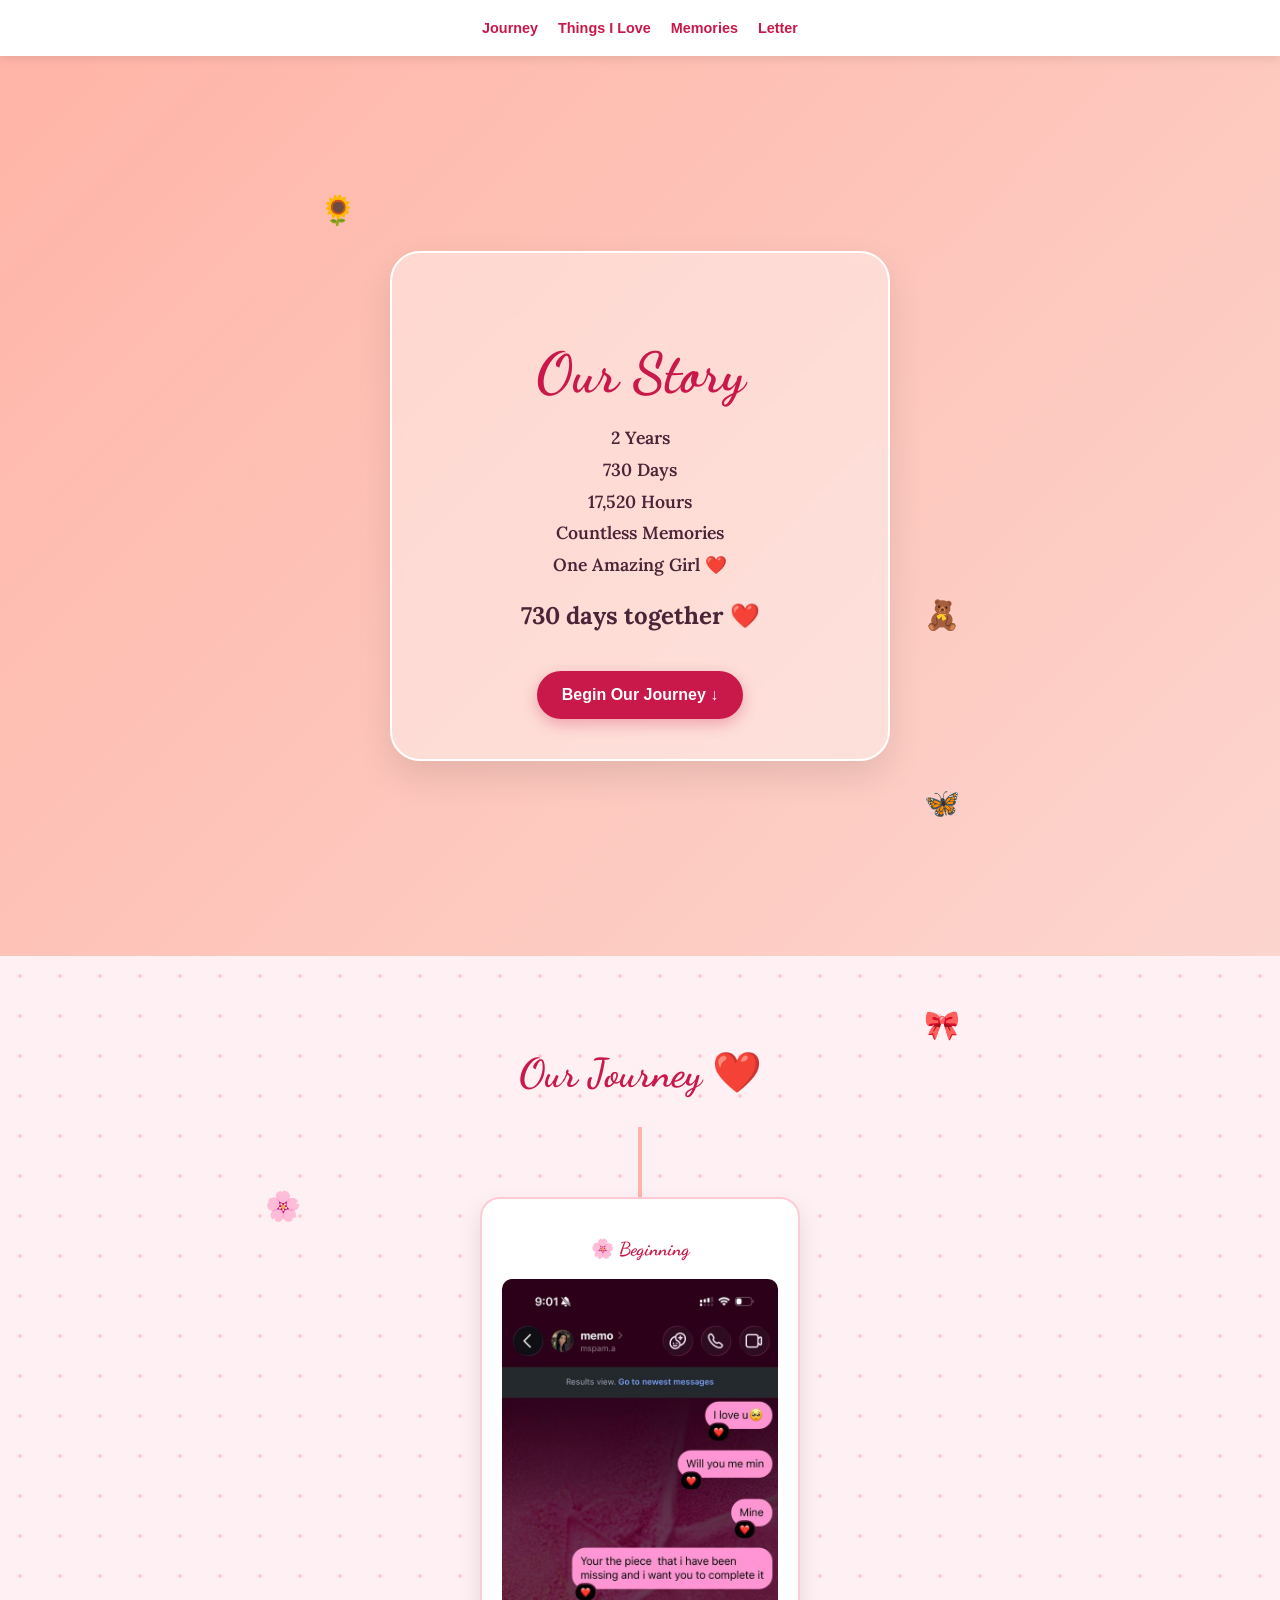
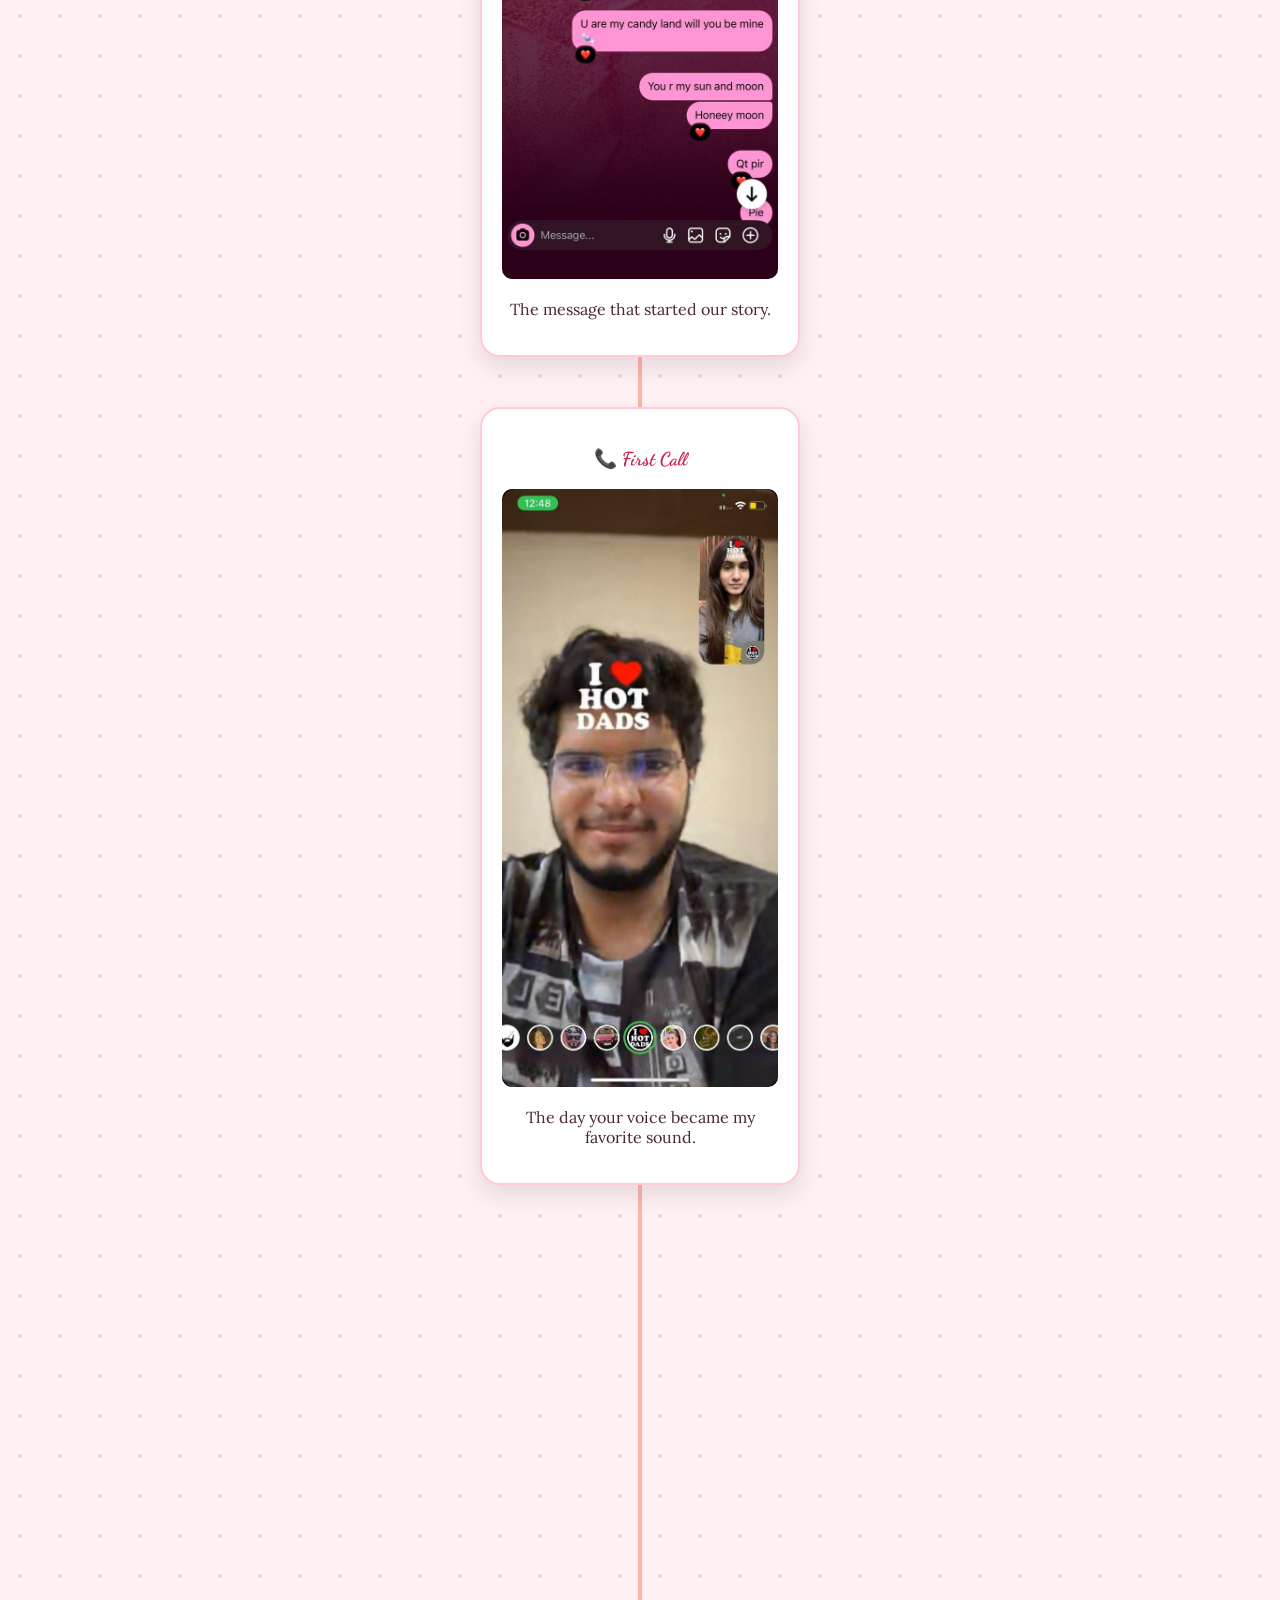
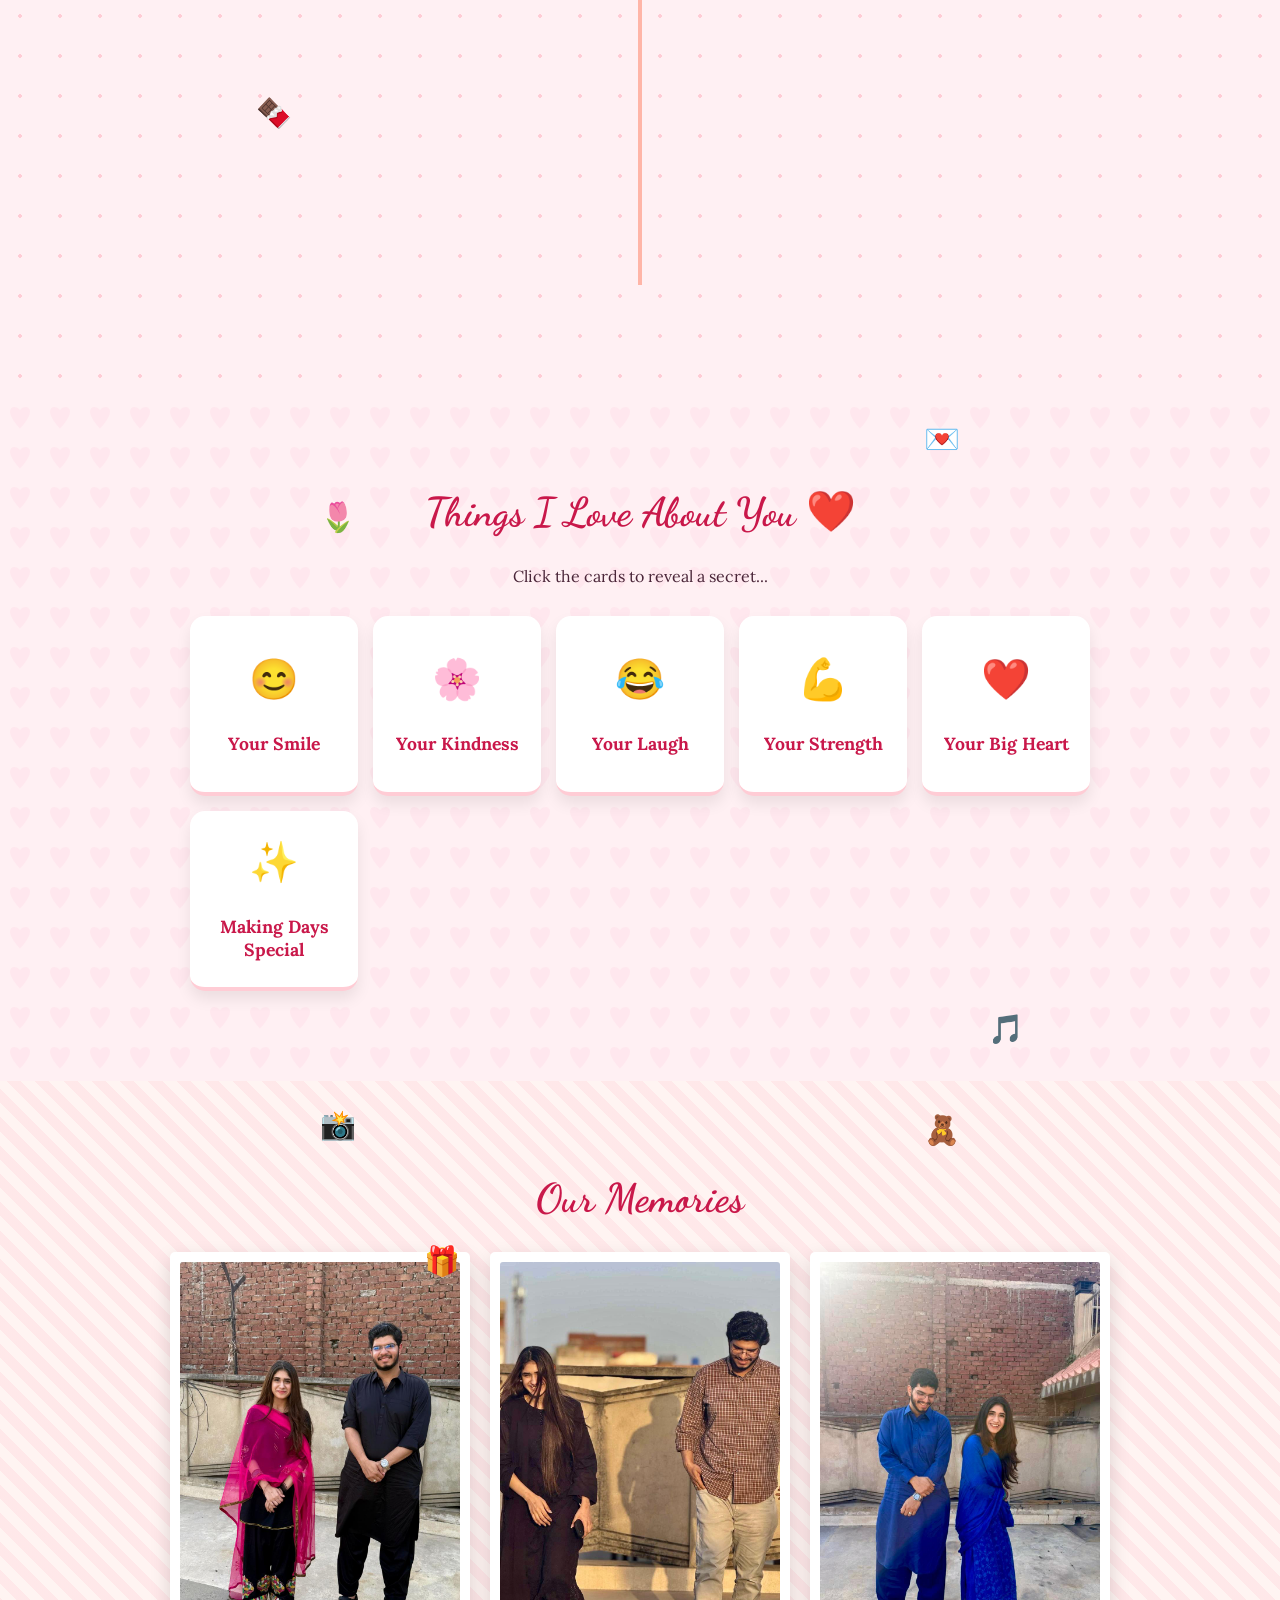
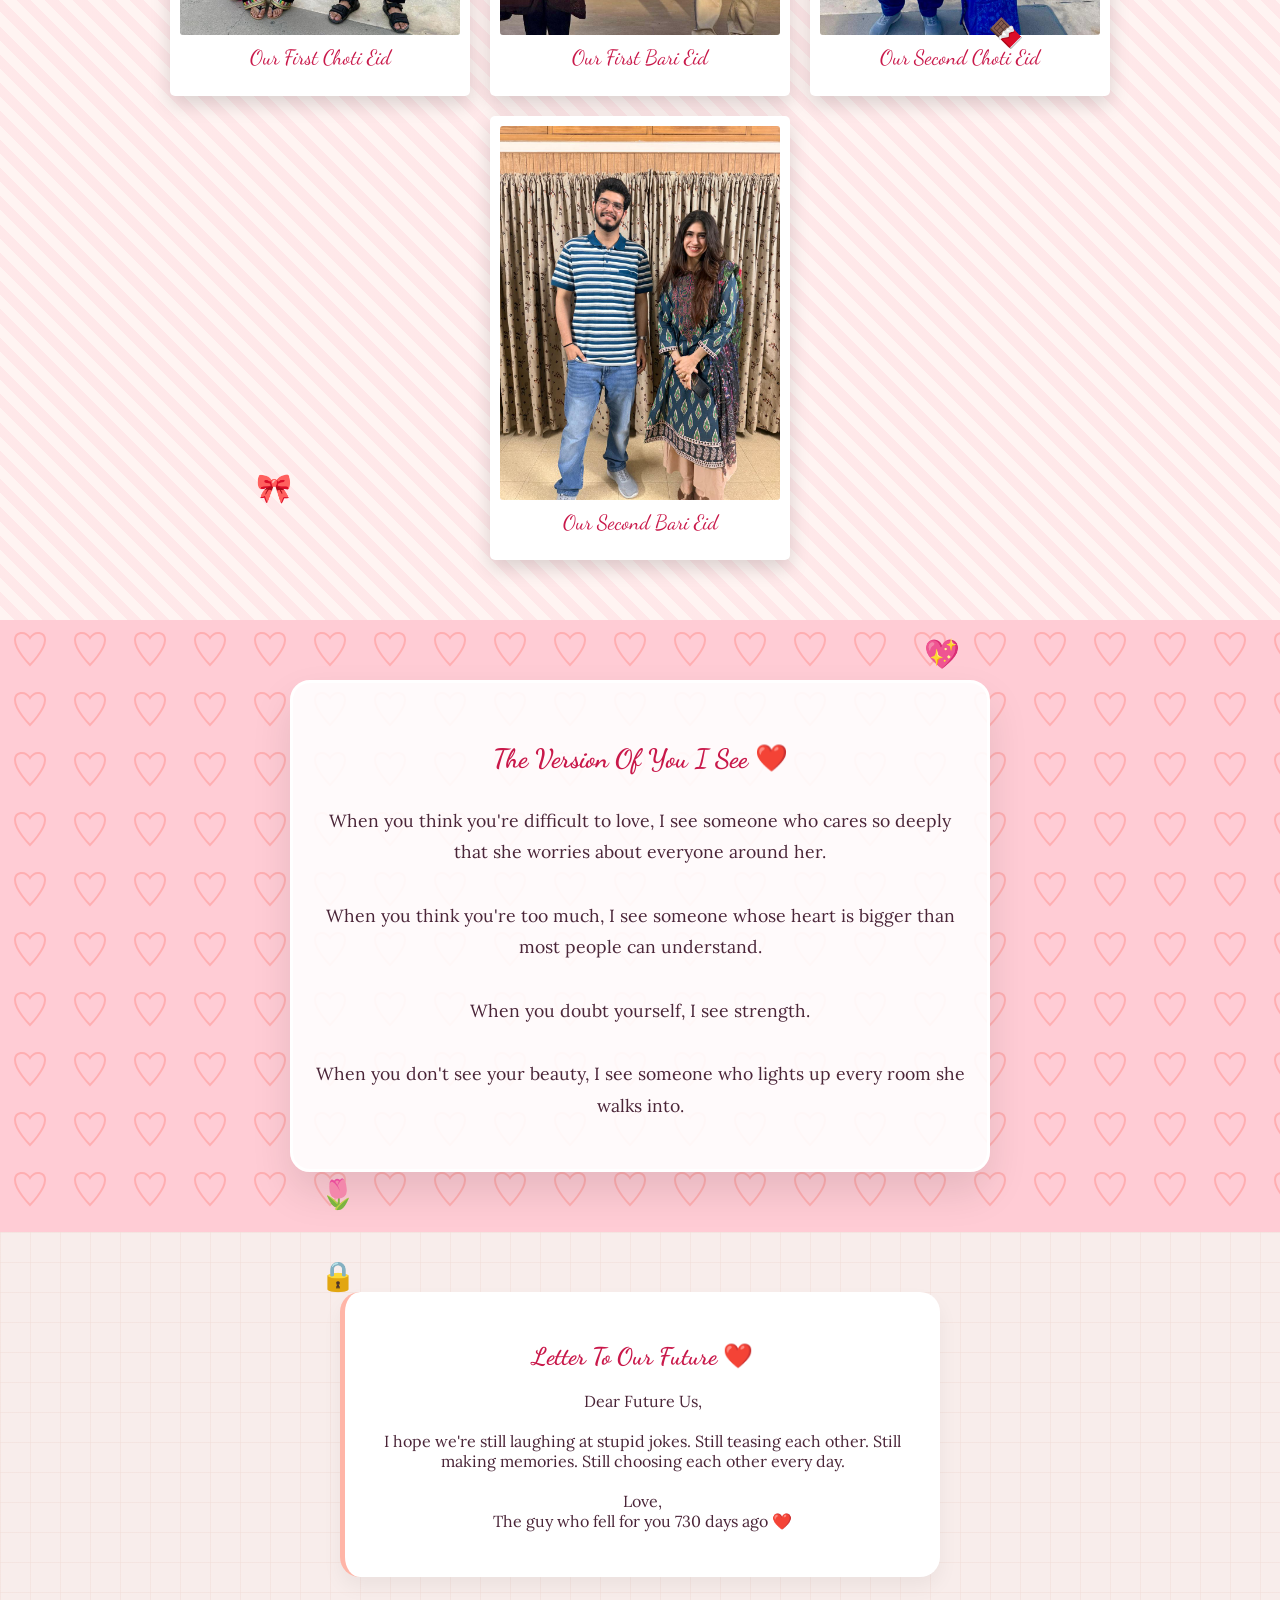
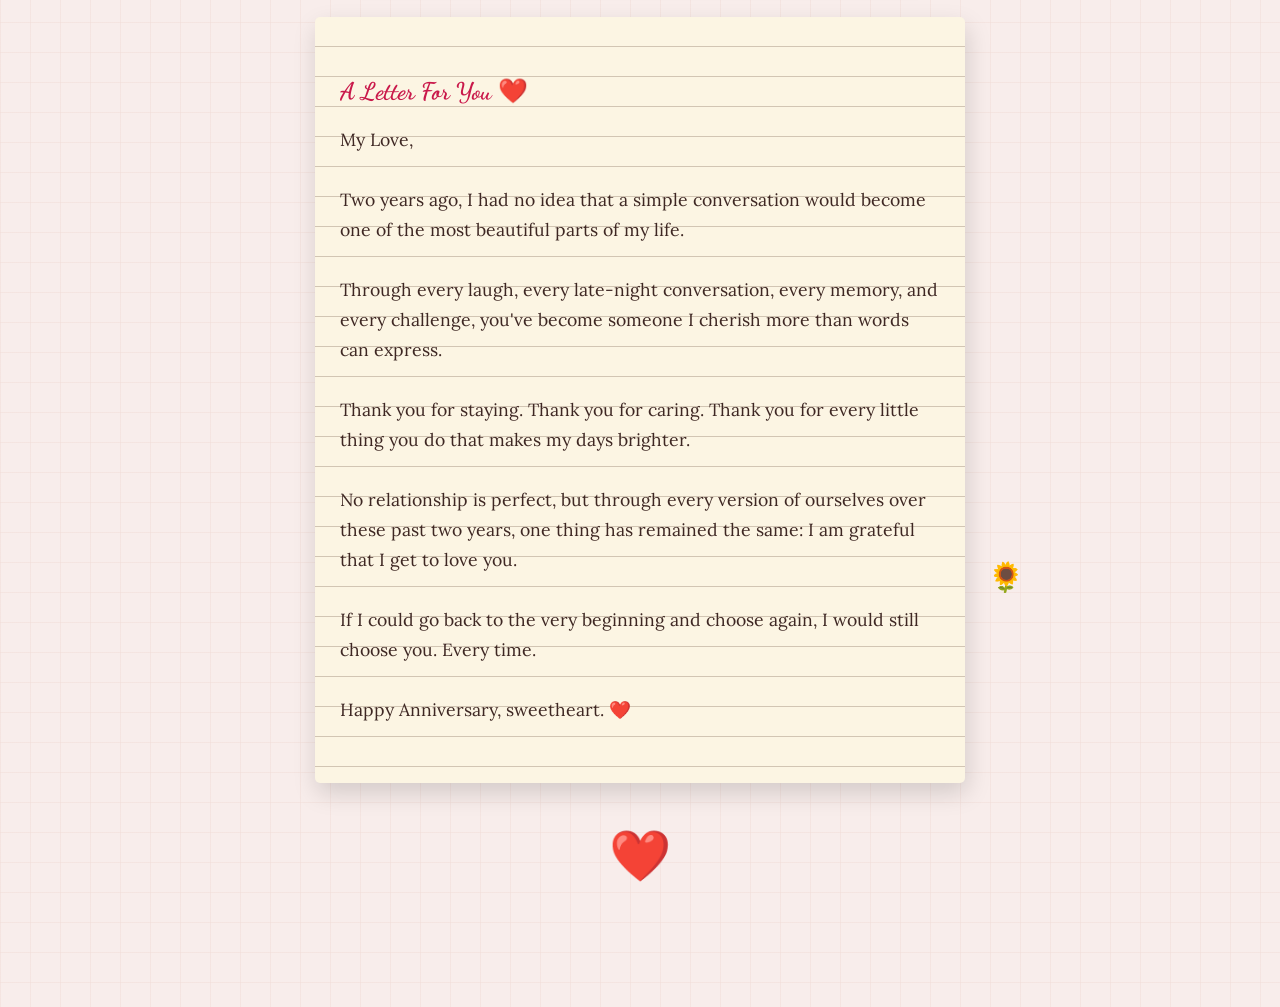
==== commit 0dc28f59: "Add files via upload" ====
--- a/index.html
+++ b/index.html
@@ -1,130 +1,407 @@
 <!doctype html>
 <html lang="en">
-<head>
+  <head>
     <meta charset="UTF-8" />
     <meta name="viewport" content="width=device-width, initial-scale=1.0" />
     <title>Happy Anniversary ❤️</title>
-    <link href="https://fonts.googleapis.com/css2?family=Dancing+Script:wght@600;700&family=Lora:ital,wght@0,400;0,600;1,400&display=swap" rel="stylesheet">
+    <link
+      href="https://fonts.googleapis.com/css2?family=Dancing+Script:wght@600;700&family=Lora:ital,wght@0,400;0,600;1,400&display=swap"
+      rel="stylesheet"
+    />
     <link rel="stylesheet" href="./style.css" />
-</head>
-<body>
+  </head>
+  <body>
     <audio id="bg-music" loop>
-        <source src="./images/music.mp3" type="audio/mp3" />
+      <source src="./images/music.mp3" type="audio/mp3" />
     </audio>
 
     <div id="loading-screen" class="theme-loading">
-        <div class="heart-pulse-container">
-            <img src="./images/photo0.jpeg" class="loading-photo" alt="Loading Photo">
-        </div>
-        <h1 class="romantic-text pulse-text">Loading my love for you... ❤️</h1>
-        <p>Compiling 730 days of memories...</p>
+      <div class="heart-pulse-container">
+        <img
+          src="./images/photo0.jpeg"
+          class="loading-photo"
+          alt="Loading Photo"
+        />
+      </div>
+      <h1 class="romantic-text pulse-text">Loading my love for you... ❤️</h1>
+      <p>Compiling 730 days of memories...</p>
     </div>
 
     <header>
-        <nav>
-            <a href="#timeline">Journey</a>
-            <a href="#love">Things I Love</a>
-            <a href="#gallery">Memories</a>
-            <a href="#letter">Letter</a>
-        </nav>
+      <nav>
+        <a href="#timeline">Journey</a>
+        <a href="#love">Things I Love</a>
+        <a href="#gallery">Memories</a>
+        <a href="#letter">Letter</a>
+      </nav>
     </header>
 
     <section class="hero theme-hero">
-        <div class="secret-item decoy" style="top: 15%; left: 25%;" onclick="pokeDecoy(this)">🌻</div>
-        <div class="secret-item decoy" style="top: 60%; right: 25%;" onclick="pokeDecoy(this)">🧸</div>
-        <div class="hero-content fade-in">
-            <h1 class="romantic-text huge-text">Our Story</h1>
-            <p class="subtitle">
-                2 Years <br>730 Days <br>17,520 Hours <br>Countless Memories <br>One Amazing Girl ❤️
-            </p>
-            <h2 id="counter"></h2>
-            <button onclick="scrollToTimeline()">Begin Our Journey ↓</button>
-        </div>
-        <div class="secret-item" style="bottom: 15%; right: 25%;" onclick="showSecret(this, 'I still remember the butterflies I felt on day one 🦋')">🦋</div>
+      <div
+        class="secret-item decoy"
+        style="top: 15%; left: 25%"
+        onclick="pokeDecoy(this)"
+      >
+        🌻
+      </div>
+      <div
+        class="secret-item decoy"
+        style="top: 60%; right: 25%"
+        onclick="pokeDecoy(this)"
+      >
+        🧸
+      </div>
+      <div class="hero-content fade-in">
+        <h1 class="romantic-text huge-text">Our Story</h1>
+        <p class="subtitle">
+          2 Years <br />730 Days <br />17,520 Hours <br />Countless Memories
+          <br />One Amazing Girl ❤️
+        </p>
+        <h2 id="counter"></h2>
+        <button onclick="scrollToTimeline()">Begin Our Journey ↓</button>
+      </div>
+      <div
+        class="secret-item"
+        style="bottom: 15%; right: 25%"
+        onclick="
+          showSecret(
+            this,
+            'I still remember the butterflies I felt on day one 🦋',
+          )
+        "
+      >
+        🦋
+      </div>
     </section>
 
     <section class="timeline theme-timeline" id="timeline">
-        <h2 class="romantic-text section-title fade-in">Our Journey ❤️</h2>
-        <div class="secret-item decoy" style="top: 50px; right: 25%;" onclick="pokeDecoy(this)">🎀</div>
-        <div class="secret-item decoy" style="bottom: 10%; left: 20%;" onclick="pokeDecoy(this)">🍫</div>
-        <div class="timeline-container">
-            <div class="line"></div>
-            <div class="timeline-item slide-in-left">
-                <div class="secret-item" style="top: -10px; left: 25px;" onclick="showSecret(this, 'You smell better than any flower in the world 🌸')">🌸</div>
-                <div class="bubble">
-                    <h3 class="romantic-text">🌸 Beginning</h3>
-                    <img src="./images/photo1.jpeg" alt="First message" />
-                    <p>The message that started our story.</p>
-                </div>
-            </div>
-            <div class="timeline-item slide-in-right">
-                <div class="bubble">
-                    <h3 class="romantic-text">📞 First Call</h3>
-                    <img src="./images/photo2.jpeg" alt="First call" />
-                    <p>The day your voice became my favorite sound.</p>
-                </div>
-            </div>
-            <div class="timeline-item slide-in-left">
-                <div class="secret-item" style="bottom: -15px; right: 25px;" onclick="showSecret(this, 'Every step of this journey has been magic ✨')">✨</div>
-                <div class="bubble">
-                    <h3 class="romantic-text">❤️ First Meeting</h3>
-                    <img src="./images/photo3.jpeg" alt="First meeting" />
-                    <p>I was nervous. You were beautiful.</p>
-                </div>
-            </div>
-        </div>
+      <h2 class="romantic-text section-title fade-in">Our Journey ❤️</h2>
+      <div
+        class="secret-item decoy"
+        style="top: 50px; right: 25%"
+        onclick="pokeDecoy(this)"
+      >
+        🎀
+      </div>
+      <div
+        class="secret-item decoy"
+        style="bottom: 10%; left: 20%"
+        onclick="pokeDecoy(this)"
+      >
+        🍫
+      </div>
+      <div class="timeline-container">
+        <div class="line"></div>
+        <div class="timeline-item slide-in-left">
+          <div
+            class="secret-item"
+            style="top: -10px; left: 25px"
+            onclick="
+              showSecret(
+                this,
+                'You smell better than any flower in the world 🌸',
+              )
+            "
+          >
+            🌸
+          </div>
+          <div class="bubble">
+            <h3 class="romantic-text">🌸 Beginning</h3>
+            <img src="./images/photo1.jpeg" alt="First message" />
+            <p>The message that started our story.</p>
+          </div>
+        </div>
+        <div class="timeline-item slide-in-right">
+          <div class="bubble">
+            <h3 class="romantic-text">📞 First Call</h3>
+            <img src="./images/photo2.jpeg" alt="First call" />
+            <p>The day your voice became my favorite sound.</p>
+          </div>
+        </div>
+        <div class="timeline-item slide-in-left">
+          <div
+            class="secret-item"
+            style="bottom: -15px; right: 25px"
+            onclick="
+              showSecret(this, 'Every step of this journey has been magic ✨')
+            "
+          >
+            ✨
+          </div>
+          <div class="bubble">
+            <h3 class="romantic-text">❤️ First Meeting</h3>
+            <img src="./images/photo3.jpeg" alt="First meeting" />
+            <p>I was nervous. You were beautiful.</p>
+          </div>
+        </div>
+      </div>
     </section>
 
     <section class="love-section theme-love" id="love">
-        <h2 class="romantic-text section-title fade-in">Things I Love About You ❤️</h2>
-        <p class="fade-in">Click the cards to reveal a secret...</p>
-        <div class="secret-item decoy" style="top: 15%; left: 25%;" onclick="pokeDecoy(this)">🌷</div>
-        <div class="secret-item decoy" style="bottom: 5%; right: 20%;" onclick="pokeDecoy(this)">🎵</div>
-        <div class="secret-item" style="top: 25px; right: 25%;" onclick="showSecret(this, 'I could write a million cards and still not list everything I love about you 💌')">💌</div>
-        <div class="cards">
-            <div class="flip-card pop-in" onclick="this.classList.toggle('flipped')"><div class="flip-card-inner"><div class="flip-card-front"><span class="emoji">😊</span><br>Your Smile</div><div class="flip-card-back">It instantly brightens my worst days and makes everything okay.</div></div></div>
-            <div class="flip-card pop-in" onclick="this.classList.toggle('flipped')"><div class="flip-card-inner"><div class="flip-card-front"><span class="emoji">🌸</span><br>Your Kindness</div><div class="flip-card-back">The way you care about others makes me so incredibly proud to be yours.</div></div></div>
-            <div class="flip-card pop-in" onclick="this.classList.toggle('flipped')"><div class="flip-card-inner"><div class="flip-card-front"><span class="emoji">😂</span><br>Your Laugh</div><div class="flip-card-back">My absolute favorite sound in the whole universe. I love making you laugh.</div></div></div>
-            <div class="flip-card pop-in" onclick="this.classList.toggle('flipped')"><div class="flip-card-inner"><div class="flip-card-front"><span class="emoji">💪</span><br>Your Strength</div><div class="flip-card-back">Even when things are hard and you're overwhelmed, you never give up.</div></div></div>
-            <div class="flip-card pop-in" onclick="this.classList.toggle('flipped')"><div class="flip-card-inner"><div class="flip-card-front"><span class="emoji">❤️</span><br>Your Big Heart</div><div class="flip-card-back">Your heart is so pure. I'm the luckiest guy alive to have a place in it.</div></div></div>
-            <div class="flip-card pop-in" onclick="this.classList.toggle('flipped')"><div class="flip-card-inner"><div class="flip-card-front"><span class="emoji">✨</span><br>Making Days Special</div><div class="flip-card-back">Just a simple text from you turns a boring day into a perfect one.</div></div></div>
-        </div>
+      <h2 class="romantic-text section-title fade-in">
+        Things I Love About You ❤️
+      </h2>
+      <p class="fade-in">Click the cards to reveal a secret...</p>
+      <div
+        class="secret-item decoy"
+        style="top: 15%; left: 25%"
+        onclick="pokeDecoy(this)"
+      >
+        🌷
+      </div>
+      <div
+        class="secret-item decoy"
+        style="bottom: 5%; right: 20%"
+        onclick="pokeDecoy(this)"
+      >
+        🎵
+      </div>
+      <div
+        class="secret-item"
+        style="top: 25px; right: 25%"
+        onclick="
+          showSecret(
+            this,
+            'I could write a million cards and still not list everything I love about you 💌',
+          )
+        "
+      >
+        💌
+      </div>
+      <div class="cards">
+        <div
+          class="flip-card pop-in"
+          onclick="this.classList.toggle('flipped')"
+        >
+          <div class="flip-card-inner">
+            <div class="flip-card-front">
+              <span class="emoji">😊</span><br />Your Smile
+            </div>
+            <div class="flip-card-back">
+              It instantly brightens my worst days and makes everything okay.
+            </div>
+          </div>
+        </div>
+        <div
+          class="flip-card pop-in"
+          onclick="this.classList.toggle('flipped')"
+        >
+          <div class="flip-card-inner">
+            <div class="flip-card-front">
+              <span class="emoji">🌸</span><br />Your Kindness
+            </div>
+            <div class="flip-card-back">
+              The way you care about others makes me so incredibly proud to be
+              yours.
+            </div>
+          </div>
+        </div>
+        <div
+          class="flip-card pop-in"
+          onclick="this.classList.toggle('flipped')"
+        >
+          <div class="flip-card-inner">
+            <div class="flip-card-front">
+              <span class="emoji">😂</span><br />Your Laugh
+            </div>
+            <div class="flip-card-back">
+              My absolute favorite sound in the whole universe. I love making
+              you laugh.
+            </div>
+          </div>
+        </div>
+        <div
+          class="flip-card pop-in"
+          onclick="this.classList.toggle('flipped')"
+        >
+          <div class="flip-card-inner">
+            <div class="flip-card-front">
+              <span class="emoji">💪</span><br />Your Strength
+            </div>
+            <div class="flip-card-back">
+              Even when things are hard and you're overwhelmed, you never give
+              up.
+            </div>
+          </div>
+        </div>
+        <div
+          class="flip-card pop-in"
+          onclick="this.classList.toggle('flipped')"
+        >
+          <div class="flip-card-inner">
+            <div class="flip-card-front">
+              <span class="emoji">❤️</span><br />Your Big Heart
+            </div>
+            <div class="flip-card-back">
+              Your heart is so pure. I'm the luckiest guy alive to have a place
+              in it.
+            </div>
+          </div>
+        </div>
+        <div
+          class="flip-card pop-in"
+          onclick="this.classList.toggle('flipped')"
+        >
+          <div class="flip-card-inner">
+            <div class="flip-card-front">
+              <span class="emoji">✨</span><br />Making Days Special
+            </div>
+            <div class="flip-card-back">
+              Just a simple text from you turns a boring day into a perfect one.
+            </div>
+          </div>
+        </div>
+      </div>
     </section>
 
     <section class="gallery theme-gallery" id="gallery">
-        <h2 class="romantic-text section-title fade-in">Our Memories</h2>
-        <div class="secret-item decoy" style="top: 30px; right: 25%;" onclick="pokeDecoy(this)">🧸</div>
-        <div class="secret-item decoy" style="bottom: 10%; left: 20%;" onclick="pokeDecoy(this)">🎀</div>
-        <div class="secret-item decoy" style="bottom: 50%; right: 20%;" onclick="pokeDecoy(this)">🍫</div>
-        <div class="secret-item" style="top: 25px; left: 25%;" onclick="showSecret(this, 'Every picture of you is my favorite picture 📸')">📸</div>
-        <div class="gallery-grid">
-            <div class="memory-card pop-in">
-                <div class="secret-item" style="top: -10px; right: 10px;" onclick="showSecret(this, 'I want to make a thousand more memories just like this 🎁')">🎁</div>
-                <div class="img-wrapper"><img src="./images/photo5.jpeg" alt="Memory"></div><p class="romantic-text">Our First Choti Eid</p>
-            </div>
-            <div class="memory-card pop-in"><div class="img-wrapper"><img src="./images/photo6.jpeg" alt="Memory"></div><p class="romantic-text">Our First Bari Eid</p></div>
-            <div class="memory-card pop-in"><div class="img-wrapper"><img src="./images/photo7.jpeg" alt="Memory"></div><p class="romantic-text">Our Second Choti Eid</p></div>
-            <div class="memory-card pop-in"><div class="img-wrapper"><img src="./images/photo8.jpeg" alt="Memory"></div><p class="romantic-text">Our Second Bari Eid</p></div>
-        </div>
+      <h2 class="romantic-text section-title fade-in">Our Memories</h2>
+      <div
+        class="secret-item decoy"
+        style="top: 30px; right: 25%"
+        onclick="pokeDecoy(this)"
+      >
+        🧸
+      </div>
+      <div
+        class="secret-item decoy"
+        style="bottom: 10%; left: 20%"
+        onclick="pokeDecoy(this)"
+      >
+        🎀
+      </div>
+      <div
+        class="secret-item decoy"
+        style="bottom: 50%; right: 20%"
+        onclick="pokeDecoy(this)"
+      >
+        🍫
+      </div>
+      <div
+        class="secret-item"
+        style="top: 25px; left: 25%"
+        onclick="
+          showSecret(this, 'Every picture of you is my favorite picture 📸')
+        "
+      >
+        📸
+      </div>
+      <div class="gallery-grid">
+        <div class="memory-card pop-in">
+          <div
+            class="secret-item"
+            style="top: -10px; right: 10px"
+            onclick="
+              showSecret(
+                this,
+                'I want to make a thousand more memories just like this 🎁',
+              )
+            "
+          >
+            🎁
+          </div>
+          <div class="img-wrapper">
+            <img src="./images/photo5.jpeg" alt="Memory" />
+          </div>
+          <p class="romantic-text">Our First Choti Eid</p>
+        </div>
+        <div class="memory-card pop-in">
+          <div class="img-wrapper">
+            <img src="./images/photo6.jpeg" alt="Memory" />
+          </div>
+          <p class="romantic-text">Our First Bari Eid</p>
+        </div>
+        <div class="memory-card pop-in">
+          <div class="img-wrapper">
+            <img src="./images/photo7.jpeg" alt="Memory" />
+          </div>
+          <p class="romantic-text">Our Second Choti Eid</p>
+        </div>
+        <div class="memory-card pop-in">
+          <div class="img-wrapper">
+            <img src="./images/photo8.jpeg" alt="Memory" />
+          </div>
+          <p class="romantic-text">Our Second Bari Eid</p>
+        </div>
+      </div>
     </section>
 
     <section class="version theme-version fade-in">
-        <div class="secret-item" style="top: 15px; right: 25%;" onclick="showSecret(this, 'If you could see yourself through my eyes, you would never doubt yourself again 💖')">💖</div>
-        <div class="secret-item decoy" style="bottom: 20px; left: 25%;" onclick="pokeDecoy(this)">🌷</div>
-        <div class="glass-box">
-            <h2 class="romantic-text">The Version Of You I See ❤️</h2>
-            <p>When you think you're difficult to love, I see someone who cares so deeply that she worries about everyone around her.<br><br>When you think you're too much, I see someone whose heart is bigger than most people can understand.<br><br>When you doubt yourself, I see strength.<br><br>When you don't see your beauty, I see someone who lights up every room she walks into.</p>
-        </div>
+      <div
+        class="secret-item"
+        style="top: 15px; right: 25%"
+        onclick="
+          showSecret(
+            this,
+            'If you could see yourself through my eyes, you would never doubt yourself again 💖',
+          )
+        "
+      >
+        💖
+      </div>
+      <div
+        class="secret-item decoy"
+        style="bottom: 20px; left: 25%"
+        onclick="pokeDecoy(this)"
+      >
+        🌷
+      </div>
+      <div class="glass-box">
+        <h2 class="romantic-text">The Version Of You I See ❤️</h2>
+        <p>
+          When you think you're difficult to love, I see someone who cares so
+          deeply that she worries about everyone around her.<br /><br />When you
+          think you're too much, I see someone whose heart is bigger than most
+          people can understand.<br /><br />When you doubt yourself, I see
+          strength.<br /><br />When you don't see your beauty, I see someone who
+          lights up every room she walks into.
+        </p>
+      </div>
     </section>
 
     <section class="letters-area theme-letters" id="letter">
-        <div class="secret-item" style="top: 25px; left: 25%;" onclick="showSecret(this, 'I promise to always choose you. 🔒')">🔒</div>
-        <div class="secret-item decoy" style="bottom: 30%; right: 20%;" onclick="pokeDecoy(this)">🌻</div>
-        <div class="future-letter fade-in"><h2 class="romantic-text">Letter To Our Future ❤️</h2><p>Dear Future Us,<br><br>I hope we're still laughing at stupid jokes. Still teasing each other. Still making memories. Still choosing each other every day.<br><br>Love,<br>The guy who fell for you 730 days ago ❤️</p></div>
-        <div class="real-letter fade-in"><h2 class="romantic-text">A Letter For You ❤️</h2><p class="handwriting">My Love,<br><br>Two years ago, I had no idea that a simple conversation would become one of the most beautiful parts of my life.<br><br>Through every laugh, every late-night conversation, every memory, and every challenge, you've become someone I cherish more than words can express.<br><br>Thank you for staying. Thank you for caring. Thank you for every little thing you do that makes my days brighter.<br><br>No relationship is perfect, but through every version of ourselves over these past two years, one thing has remained the same: I am grateful that I get to love you.<br><br>If I could go back to the very beginning and choose again, I would still choose you. Every time.<br><br>Happy Anniversary, sweetheart. ❤️</p></div>
-        <a href="secret.html" class="secret-heart fade-in">❤️</a>
+      <div
+        class="secret-item"
+        style="top: 25px; left: 25%"
+        onclick="showSecret(this, 'I promise to always choose you. 🔒')"
+      >
+        🔒
+      </div>
+      <div
+        class="secret-item decoy"
+        style="bottom: 30%; right: 20%"
+        onclick="pokeDecoy(this)"
+      >
+        🌻
+      </div>
+      <div class="future-letter fade-in">
+        <h2 class="romantic-text">Letter To Our Future ❤️</h2>
+        <p>
+          Dear Future Us,<br /><br />I hope we're still laughing at stupid
+          jokes. Still teasing each other. Still making memories. Still choosing
+          each other every day.<br /><br />Love,<br />The guy who fell for you
+          730 days ago ❤️
+        </p>
+      </div>
+      <div class="real-letter fade-in">
+        <h2 class="romantic-text">A Letter For You ❤️</h2>
+        <p class="handwriting">
+          My Love,<br /><br />Two years ago, I had no idea that a simple
+          conversation would become one of the most beautiful parts of my
+          life.<br /><br />Through every laugh, every late-night conversation,
+          every memory, and every challenge, you've become someone I cherish
+          more than words can express.<br /><br />Thank you for staying. Thank
+          you for caring. Thank you for every little thing you do that makes my
+          days brighter.<br /><br />No relationship is perfect, but through
+          every version of ourselves over these past two years, one thing has
+          remained the same: I am grateful that I get to love you.<br /><br />If
+          I could go back to the very beginning and choose again, I would still
+          choose you. Every time.<br /><br />Happy Anniversary, sweetheart. ❤️
+        </p>
+      </div>
+      <a href="secret.html" class="secret-heart fade-in">❤️</a>
     </section>
 
     <script src="script.js"></script>
-</body>
-</html>+  </body>
+</html>
